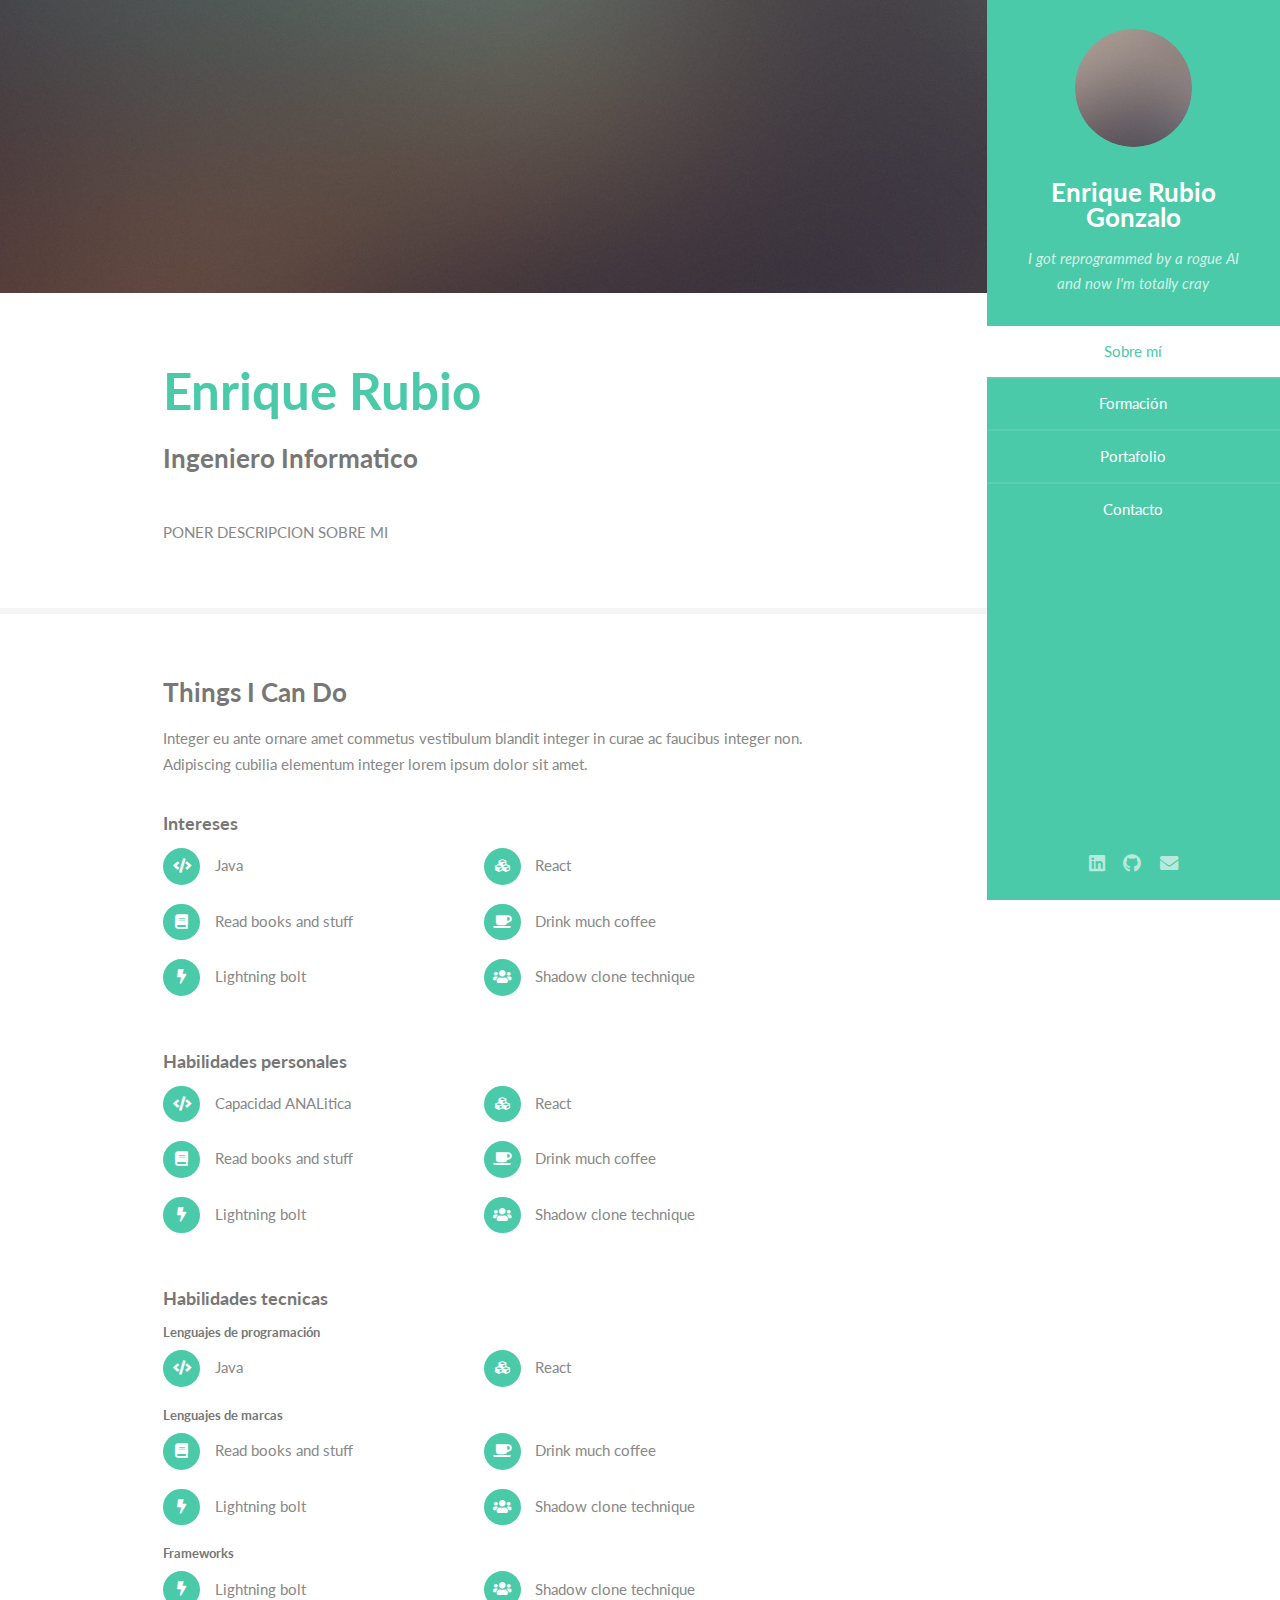
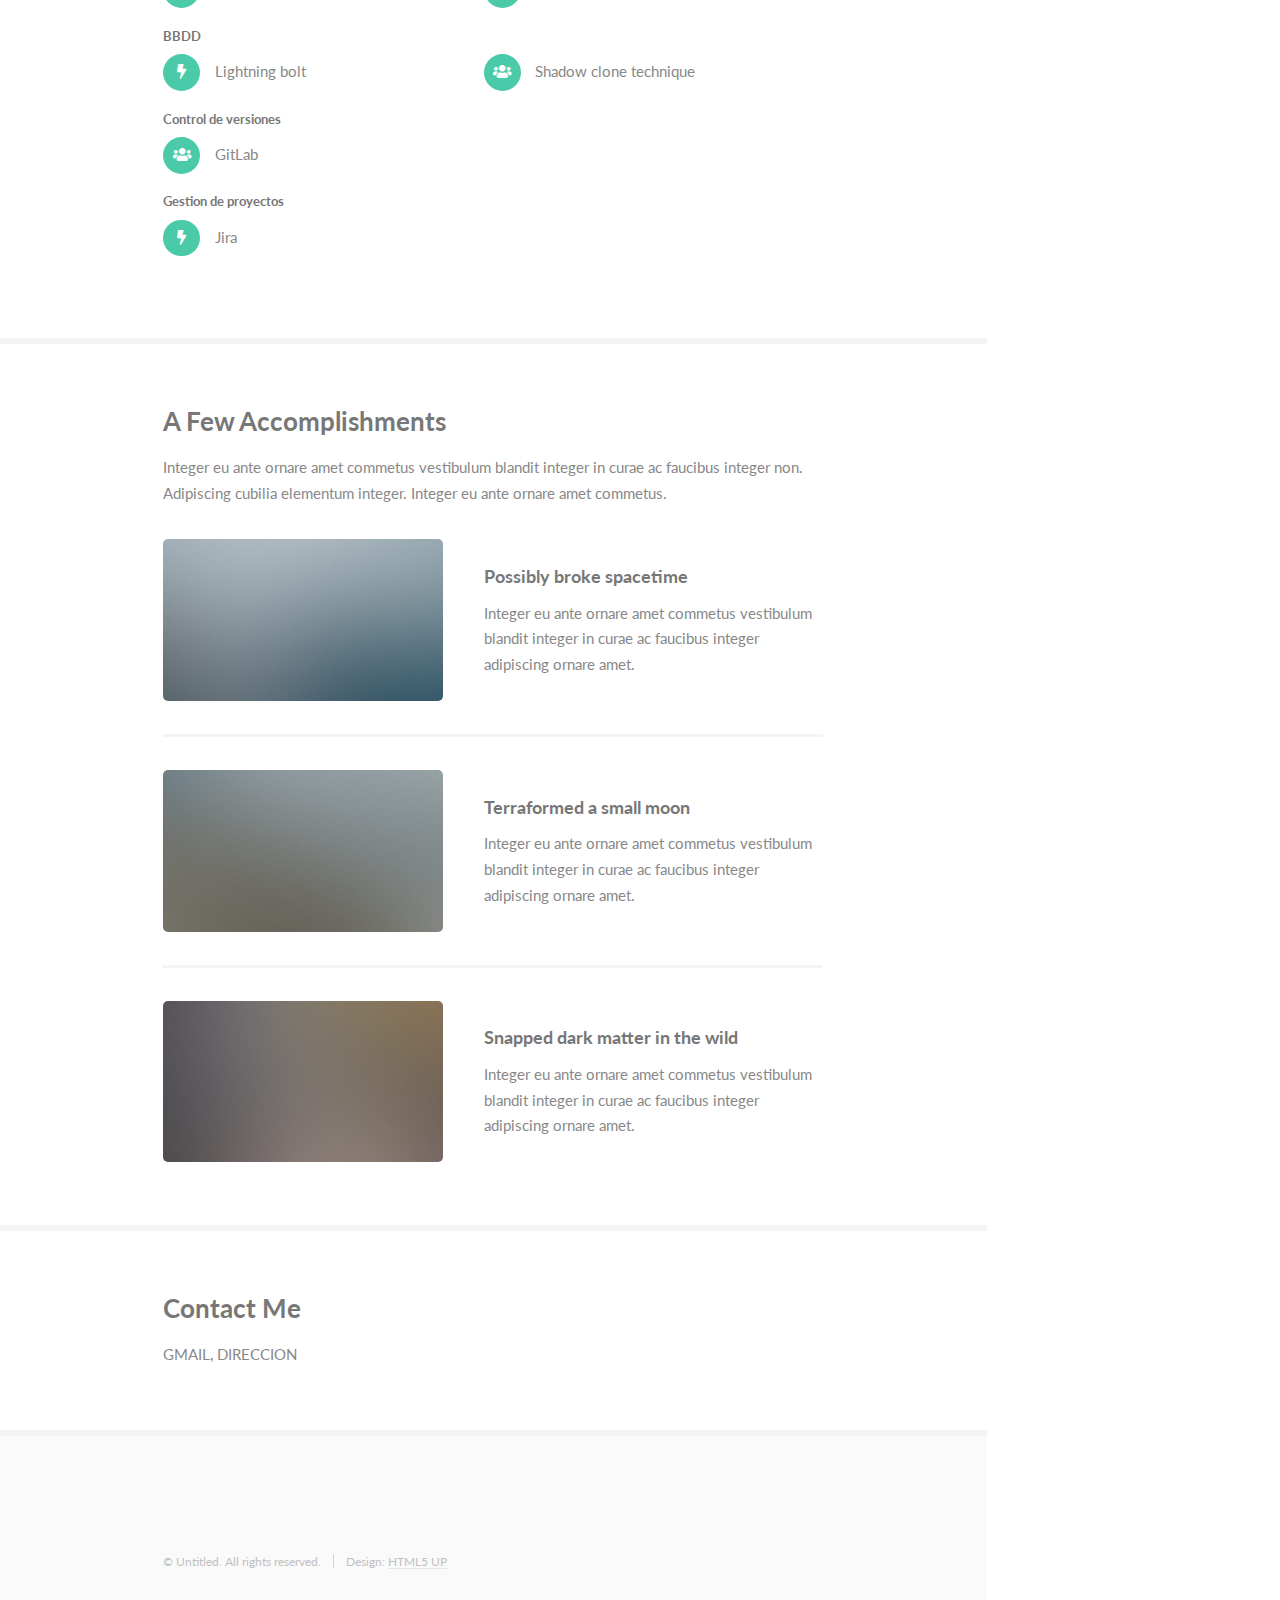
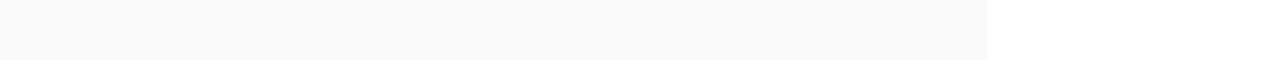
==== index.html @ 2ddd7026 "Sections deleted" ====
<!DOCTYPE HTML>
<!--
	Read Only by HTML5 UP
	html5up.net | @ajlkn
	Free for personal and commercial use under the CCA 3.0 license (html5up.net/license)
-->
<html>
	<head>
		<title>Read Only by HTML5 UP</title>
		<meta charset="utf-8" />
		<meta name="viewport" content="width=device-width, initial-scale=1, user-scalable=no" />
		<link rel="stylesheet" href="assets/css/main.css" />
	</head>
	<body class="is-preload">

		<!-- Header -->
			<section id="header">
				<header>
					<span class="image avatar"><img src="images/avatar.jpg" alt="" /></span>
					<h1 id="logo"><a href="#">Enrique Rubio Gonzalo</a></h1>
					<p>I got reprogrammed by a rogue AI<br />
					and now I'm totally cray</p>
				</header>
				<nav id="nav">
					<ul>
						<li><a href="#about" class="active">Sobre mí</a></li>
						<li><a href="#skills">Formación</a></li>
						<li><a href="#three">Portafolio</a></li>
						<li><a href="#four">Contacto</a></li>
					</ul>
				</nav>
				<footer>
					<ul class="icons">
						<li><a href="#" class="icon brands fa-linkedin"><span class="label">LinkedIn</span></a></li>
						<li><a href="#" class="icon brands fa-github"><span class="label">Github</span></a></li>
						<li><a href="#" class="icon solid fa-envelope"><span class="label">Email</span></a></li>
					</ul>
				</footer>
			</section>

		<!-- Wrapper -->
			<div id="wrapper">

				<!-- Main -->
					<div id="main">

						<!-- One -->
							<section id="about">
								<div class="image main" data-position="center">
									<img src="images/banner.jpg" alt="" />
								</div>
								<div class="container">
									<header class="major">
										<h2>Enrique Rubio</h2>
										<p>Ingeniero Informatico</p>
									</header>
									<p>
										PONER DESCRIPCION SOBRE MI
									</p>
								</div>
							</section>

						<!-- Two -->
							<section id="skills">
								<div class="container">
									<h3>Things I Can Do</h3>
									<p>Integer eu ante ornare amet commetus vestibulum blandit integer in curae ac faucibus integer non. Adipiscing cubilia elementum integer lorem ipsum dolor sit amet.</p>
									<h4>Intereses</h4>
									<ul class="feature-icons">
										<li class="icon solid fa-code">Java</li>
										<li class="icon solid fa-cubes">React</li>
										<li class="icon solid fa-book">Read books and stuff</li>
										<li class="icon solid fa-coffee">Drink much coffee</li>
										<li class="icon solid fa-bolt">Lightning bolt</li>
										<li class="icon solid fa-users">Shadow clone technique</li>
									</ul>
									<h4>Habilidades personales</h4>
									<ul class="feature-icons">
										<li class="icon solid fa-code">Capacidad ANALitica</li>
										<li class="icon solid fa-cubes">React</li>
										<li class="icon solid fa-book">Read books and stuff</li>
										<li class="icon solid fa-coffee">Drink much coffee</li>
										<li class="icon solid fa-bolt">Lightning bolt</li>
										<li class="icon solid fa-users">Shadow clone technique</li>
									</ul>
									<h4>Habilidades tecnicas</h4>
									<ul class="feature-icons">
										<h5>Lenguajes de programación</h5>
										<li class="icon solid fa-code">Java</li>
										<li class="icon solid fa-cubes">React</li>
										<h5>Lenguajes de marcas</h5>
										<li class="icon solid fa-book">Read books and stuff</li>
										<li class="icon solid fa-coffee">Drink much coffee</li>
										<li class="icon solid fa-bolt">Lightning bolt</li>
										<li class="icon solid fa-users">Shadow clone technique</li>
										<h5>Frameworks</h5>
										<li class="icon solid fa-bolt">Lightning bolt</li>
										<li class="icon solid fa-users">Shadow clone technique</li>
										<h5>BBDD</h5>
										<li class="icon solid fa-bolt">Lightning bolt</li>
										<li class="icon solid fa-users">Shadow clone technique</li>
										<h5>Control de versiones</h5>
										<li class="icon solid fa-users">GitLab</li>
										<h5>Gestion de proyectos</h5>
										<li class="icon solid fa-bolt">Jira</li>
									</ul>
								</div>
							</section>

						<!-- Three -->
							<section id="three">
								<div class="container">
									<h3>A Few Accomplishments</h3>
									<p>Integer eu ante ornare amet commetus vestibulum blandit integer in curae ac faucibus integer non. Adipiscing cubilia elementum integer. Integer eu ante ornare amet commetus.</p>
									<div class="features">
										<article>
											<a href="#" class="image"><img src="images/pic01.jpg" alt="" /></a>
											<div class="inner">
												<h4>Possibly broke spacetime</h4>
												<p>Integer eu ante ornare amet commetus vestibulum blandit integer in curae ac faucibus integer adipiscing ornare amet.</p>
											</div>
										</article>
										<article>
											<a href="#" class="image"><img src="images/pic02.jpg" alt="" /></a>
											<div class="inner">
												<h4>Terraformed a small moon</h4>
												<p>Integer eu ante ornare amet commetus vestibulum blandit integer in curae ac faucibus integer adipiscing ornare amet.</p>
											</div>
										</article>
										<article>
											<a href="#" class="image"><img src="images/pic03.jpg" alt="" /></a>
											<div class="inner">
												<h4>Snapped dark matter in the wild</h4>
												<p>Integer eu ante ornare amet commetus vestibulum blandit integer in curae ac faucibus integer adipiscing ornare amet.</p>
											</div>
										</article>
									</div>
								</div>
							</section>

						<!-- Four -->
							<section id="four">
								<div class="container">
									<h3>Contact Me</h3>
									<p>GMAIL, DIRECCION</p>
									
								</div>
							</section>
				<!-- Footer -->
					<section id="footer">
						<div class="container">
							<ul class="copyright">
								<li>&copy; Untitled. All rights reserved.</li><li>Design: <a href="http://html5up.net">HTML5 UP</a></li>
							</ul>
						</div>
					</section>

			</div>

		<!-- Scripts -->
			<script src="assets/js/jquery.min.js"></script>
			<script src="assets/js/jquery.scrollex.min.js"></script>
			<script src="assets/js/jquery.scrolly.min.js"></script>
			<script src="assets/js/browser.min.js"></script>
			<script src="assets/js/breakpoints.min.js"></script>
			<script src="assets/js/util.js"></script>
			<script src="assets/js/main.js"></script>

	</body>
</html>
---- assets/css/main.css ----
@import url("fontawesome-all.min.css");
@import url("https://fonts.googleapis.com/css?family=Lato:400,400italic,700,700italic|Source+Code+Pro:400");

/*
	Read Only by HTML5 UP
	html5up.net | @ajlkn
	Free for personal and commercial use under the CCA 3.0 license (html5up.net/license)
*/

html, body, div, span, applet, object,
iframe, h1, h2, h3, h4, h5, h6, p, blockquote,
pre, a, abbr, acronym, address, big, cite,
code, del, dfn, em, img, ins, kbd, q, s, samp,
small, strike, strong, sub, sup, tt, var, b,
u, i, center, dl, dt, dd, ol, ul, li, fieldset,
form, label, legend, table, caption, tbody,
tfoot, thead, tr, th, td, article, aside,
canvas, details, embed, figure, figcaption,
footer, header, hgroup, menu, nav, output, ruby,
section, summary, time, mark, audio, video {
	margin: 0;
	padding: 0;
	border: 0;
	font-size: 100%;
	font: inherit;
	vertical-align: baseline;}

article, aside, details, figcaption, figure,
footer, header, hgroup, menu, nav, section {
	display: block;}

body {
	line-height: 1;
}

ol, ul {
	list-style: none;
}

blockquote, q {
	quotes: none;
}

	blockquote:before, blockquote:after, q:before, q:after {
		content: '';
		content: none;
	}

table {
	border-collapse: collapse;
	border-spacing: 0;
}

body {
	-webkit-text-size-adjust: none;
}

mark {
	background-color: transparent;
	color: inherit;
}

input::-moz-focus-inner {
	border: 0;
	padding: 0;
}

input, select, textarea {
	-moz-appearance: none;
	-webkit-appearance: none;
	-ms-appearance: none;
	appearance: none;
}

/* Basic */

	html {
		box-sizing: border-box;
	}

	*, *:before, *:after {
		box-sizing: inherit;
	}

	body {
		background: #fff;
	}

		body.is-preload *, body.is-preload *:before, body.is-preload *:after {
			-moz-animation: none !important;
			-webkit-animation: none !important;
			-ms-animation: none !important;
			animation: none !important;
			-moz-transition: none !important;
			-webkit-transition: none !important;
			-ms-transition: none !important;
			transition: none !important;
		}

	body, input, select, textarea {
		color: #888;
		font-family: "Lato", sans-serif;
		font-size: 16pt;
		font-weight: 400;
		line-height: 1.75em;
	}

	a {
		-moz-transition: color 0.2s ease-in-out, border-color 0.2s ease-in-out;
		-webkit-transition: color 0.2s ease-in-out, border-color 0.2s ease-in-out;
		-ms-transition: color 0.2s ease-in-out, border-color 0.2s ease-in-out;
		transition: color 0.2s ease-in-out, border-color 0.2s ease-in-out;
		border-bottom: solid 1px #e4e4e4;
		color: inherit;
		text-decoration: none;
	}

		a:hover {
			border-bottom-color: transparent;
			color: #4acaa8 !important;
		}

	strong, b {
		color: #777;
		font-weight: 700;
	}

	em, i {
		font-style: italic;
	}

	p {
		margin: 0 0 2.25em 0;
	}

	h1, h2, h3, h4, h5, h6 {
		color: #777;
		font-weight: 700;
		line-height: 1em;
		margin: 0 0 0.5625em 0;
	}

		h1 a, h2 a, h3 a, h4 a, h5 a, h6 a {
			border: 0;
			color: inherit;
			text-decoration: none;
		}

	h2 {
		font-size: 2em;
		line-height: 1.5em;
	}

	h3 {
		font-size: 1.75em;
		line-height: 1.5em;
	}

	h4 {
		font-size: 1.25em;
		line-height: 1.5em;
	}

	h5 {
		font-size: 0.9em;
		line-height: 1.5em;
	}

	h6 {
		font-size: 0.7em;
		line-height: 1.5em;
	}

	sub {
		font-size: 0.8em;
		position: relative;
		top: 0.5em;
	}

	sup {
		font-size: 0.8em;
		position: relative;
		top: -0.5em;
	}

	hr {
		border: 0;
		border-bottom: solid 2px #f4f4f4;
		margin: 2.25em 0;
	}

		hr.major {
			margin: 3.375em 0;
		}

	blockquote {
		border-left: solid 8px #e4e4e4;
		font-style: italic;
		margin: 0 0 2.25em 0;
		padding: 0.5em 0 0.5em 2em;
	}

	code {
		background: #555;
		border-radius: 5px;
		color: #fff;
		font-family: "Source Code Pro", monospace;
		font-size: 0.9em;
		margin: 0 0.25em;
		padding: 0.25em 0.65em;
	}

	pre {
		font-family: "Source Code Pro", monospace;
		font-size: 0.9em;
		margin: 0 0 2.25em 0;
	}

		pre code {
			-webkit-overflow-scrolling: touch;
			display: block;
			line-height: 1.5em;
			overflow-x: auto;
			padding: 1em 1.5em;
		}

	.align-left {
		text-align: left;
	}

	.align-center {
		text-align: center;
	}

	.align-right {
		text-align: right;
	}

/* Row */

	.row {
		display: flex;
		flex-wrap: wrap;
		box-sizing: border-box;
		align-items: stretch;
	}

		.row > * {
			box-sizing: border-box;
		}

		.row.gtr-uniform > * > :last-child {
			margin-bottom: 0;
		}

		.row.aln-left {
			justify-content: flex-start;
		}

		.row.aln-center {
			justify-content: center;
		}

		.row.aln-right {
			justify-content: flex-end;
		}

		.row.aln-top {
			align-items: flex-start;
		}

		.row.aln-middle {
			align-items: center;
		}

		.row.aln-bottom {
			align-items: flex-end;
		}

		.row > .imp {
			order: -1;
		}

		.row > .col-1 {
			width: 8.33333%;
		}

		.row > .off-1 {
			margin-left: 8.33333%;
		}

		.row > .col-2 {
			width: 16.66667%;
		}

		.row > .off-2 {
			margin-left: 16.66667%;
		}

		.row > .col-3 {
			width: 25%;
		}

		.row > .off-3 {
			margin-left: 25%;
		}

		.row > .col-4 {
			width: 33.33333%;
		}

		.row > .off-4 {
			margin-left: 33.33333%;
		}

		.row > .col-5 {
			width: 41.66667%;
		}

		.row > .off-5 {
			margin-left: 41.66667%;
		}

		.row > .col-6 {
			width: 50%;
		}

		.row > .off-6 {
			margin-left: 50%;
		}

		.row > .col-7 {
			width: 58.33333%;
		}

		.row > .off-7 {
			margin-left: 58.33333%;
		}

		.row > .col-8 {
			width: 66.66667%;
		}

		.row > .off-8 {
			margin-left: 66.66667%;
		}

		.row > .col-9 {
			width: 75%;
		}

		.row > .off-9 {
			margin-left: 75%;
		}

		.row > .col-10 {
			width: 83.33333%;
		}

		.row > .off-10 {
			margin-left: 83.33333%;
		}

		.row > .col-11 {
			width: 91.66667%;
		}

		.row > .off-11 {
			margin-left: 91.66667%;
		}

		.row > .col-12 {
			width: 100%;
		}

		.row > .off-12 {
			margin-left: 100%;
		}

		.row.gtr-0 {
			margin-top: 0;
			margin-left: 0em;
		}

			.row.gtr-0 > * {
				padding: 0 0 0 0em;
			}

			.row.gtr-0.gtr-uniform {
				margin-top: 0em;
			}

				.row.gtr-0.gtr-uniform > * {
					padding-top: 0em;
				}

		.row.gtr-25 {
			margin-top: 0;
			margin-left: -0.5em;
		}

			.row.gtr-25 > * {
				padding: 0 0 0 0.5em;
			}

			.row.gtr-25.gtr-uniform {
				margin-top: -0.5em;
			}

				.row.gtr-25.gtr-uniform > * {
					padding-top: 0.5em;
				}

		.row.gtr-50 {
			margin-top: 0;
			margin-left: -1em;
		}

			.row.gtr-50 > * {
				padding: 0 0 0 1em;
			}

			.row.gtr-50.gtr-uniform {
				margin-top: -1em;
			}

				.row.gtr-50.gtr-uniform > * {
					padding-top: 1em;
				}

		.row {
			margin-top: 0;
			margin-left: -2em;
		}

			.row > * {
				padding: 0 0 0 2em;
			}

			.row.gtr-uniform {
				margin-top: -2em;
			}

				.row.gtr-uniform > * {
					padding-top: 2em;
				}

		.row.gtr-150 {
			margin-top: 0;
			margin-left: -3em;
		}

			.row.gtr-150 > * {
				padding: 0 0 0 3em;
			}

			.row.gtr-150.gtr-uniform {
				margin-top: -3em;
			}

				.row.gtr-150.gtr-uniform > * {
					padding-top: 3em;
				}

		.row.gtr-200 {
			margin-top: 0;
			margin-left: -4em;
		}

			.row.gtr-200 > * {
				padding: 0 0 0 4em;
			}

			.row.gtr-200.gtr-uniform {
				margin-top: -4em;
			}

				.row.gtr-200.gtr-uniform > * {
					padding-top: 4em;
				}

		@media screen and (max-width: 1680px) {

			.row {
				display: flex;
				flex-wrap: wrap;
				box-sizing: border-box;
				align-items: stretch;
			}

				.row > * {
					box-sizing: border-box;
				}

				.row.gtr-uniform > * > :last-child {
					margin-bottom: 0;
				}

				.row.aln-left {
					justify-content: flex-start;
				}

				.row.aln-center {
					justify-content: center;
				}

				.row.aln-right {
					justify-content: flex-end;
				}

				.row.aln-top {
					align-items: flex-start;
				}

				.row.aln-middle {
					align-items: center;
				}

				.row.aln-bottom {
					align-items: flex-end;
				}

				.row > .imp-xlarge {
					order: -1;
				}

				.row > .col-1-xlarge {
					width: 8.33333%;
				}

				.row > .off-1-xlarge {
					margin-left: 8.33333%;
				}

				.row > .col-2-xlarge {
					width: 16.66667%;
				}

				.row > .off-2-xlarge {
					margin-left: 16.66667%;
				}

				.row > .col-3-xlarge {
					width: 25%;
				}

				.row > .off-3-xlarge {
					margin-left: 25%;
				}

				.row > .col-4-xlarge {
					width: 33.33333%;
				}

				.row > .off-4-xlarge {
					margin-left: 33.33333%;
				}

				.row > .col-5-xlarge {
					width: 41.66667%;
				}

				.row > .off-5-xlarge {
					margin-left: 41.66667%;
				}

				.row > .col-6-xlarge {
					width: 50%;
				}

				.row > .off-6-xlarge {
					margin-left: 50%;
				}

				.row > .col-7-xlarge {
					width: 58.33333%;
				}

				.row > .off-7-xlarge {
					margin-left: 58.33333%;
				}

				.row > .col-8-xlarge {
					width: 66.66667%;
				}

				.row > .off-8-xlarge {
					margin-left: 66.66667%;
				}

				.row > .col-9-xlarge {
					width: 75%;
				}

				.row > .off-9-xlarge {
					margin-left: 75%;
				}

				.row > .col-10-xlarge {
					width: 83.33333%;
				}

				.row > .off-10-xlarge {
					margin-left: 83.33333%;
				}

				.row > .col-11-xlarge {
					width: 91.66667%;
				}

				.row > .off-11-xlarge {
					margin-left: 91.66667%;
				}

				.row > .col-12-xlarge {
					width: 100%;
				}

				.row > .off-12-xlarge {
					margin-left: 100%;
				}

				.row.gtr-0 {
					margin-top: 0;
					margin-left: 0em;
				}

					.row.gtr-0 > * {
						padding: 0 0 0 0em;
					}

					.row.gtr-0.gtr-uniform {
						margin-top: 0em;
					}

						.row.gtr-0.gtr-uniform > * {
							padding-top: 0em;
						}

				.row.gtr-25 {
					margin-top: 0;
					margin-left: -0.5em;
				}

					.row.gtr-25 > * {
						padding: 0 0 0 0.5em;
					}

					.row.gtr-25.gtr-uniform {
						margin-top: -0.5em;
					}

						.row.gtr-25.gtr-uniform > * {
							padding-top: 0.5em;
						}

				.row.gtr-50 {
					margin-top: 0;
					margin-left: -1em;
				}

					.row.gtr-50 > * {
						padding: 0 0 0 1em;
					}

					.row.gtr-50.gtr-uniform {
						margin-top: -1em;
					}

						.row.gtr-50.gtr-uniform > * {
							padding-top: 1em;
						}

				.row {
					margin-top: 0;
					margin-left: -2em;
				}

					.row > * {
						padding: 0 0 0 2em;
					}

					.row.gtr-uniform {
						margin-top: -2em;
					}

						.row.gtr-uniform > * {
							padding-top: 2em;
						}

				.row.gtr-150 {
					margin-top: 0;
					margin-left: -3em;
				}

					.row.gtr-150 > * {
						padding: 0 0 0 3em;
					}

					.row.gtr-150.gtr-uniform {
						margin-top: -3em;
					}

						.row.gtr-150.gtr-uniform > * {
							padding-top: 3em;
						}

				.row.gtr-200 {
					margin-top: 0;
					margin-left: -4em;
				}

					.row.gtr-200 > * {
						padding: 0 0 0 4em;
					}

					.row.gtr-200.gtr-uniform {
						margin-top: -4em;
					}

						.row.gtr-200.gtr-uniform > * {
							padding-top: 4em;
						}

		}

		@media screen and (max-width: 1280px) {

			.row {
				display: flex;
				flex-wrap: wrap;
				box-sizing: border-box;
				align-items: stretch;
			}

				.row > * {
					box-sizing: border-box;
				}

				.row.gtr-uniform > * > :last-child {
					margin-bottom: 0;
				}

				.row.aln-left {
					justify-content: flex-start;
				}

				.row.aln-center {
					justify-content: center;
				}

				.row.aln-right {
					justify-content: flex-end;
				}

				.row.aln-top {
					align-items: flex-start;
				}

				.row.aln-middle {
					align-items: center;
				}

				.row.aln-bottom {
					align-items: flex-end;
				}

				.row > .imp-large {
					order: -1;
				}

				.row > .col-1-large {
					width: 8.33333%;
				}

				.row > .off-1-large {
					margin-left: 8.33333%;
				}

				.row > .col-2-large {
					width: 16.66667%;
				}

				.row > .off-2-large {
					margin-left: 16.66667%;
				}

				.row > .col-3-large {
					width: 25%;
				}

				.row > .off-3-large {
					margin-left: 25%;
				}

				.row > .col-4-large {
					width: 33.33333%;
				}

				.row > .off-4-large {
					margin-left: 33.33333%;
				}

				.row > .col-5-large {
					width: 41.66667%;
				}

				.row > .off-5-large {
					margin-left: 41.66667%;
				}

				.row > .col-6-large {
					width: 50%;
				}

				.row > .off-6-large {
					margin-left: 50%;
				}

				.row > .col-7-large {
					width: 58.33333%;
				}

				.row > .off-7-large {
					margin-left: 58.33333%;
				}

				.row > .col-8-large {
					width: 66.66667%;
				}

				.row > .off-8-large {
					margin-left: 66.66667%;
				}

				.row > .col-9-large {
					width: 75%;
				}

				.row > .off-9-large {
					margin-left: 75%;
				}

				.row > .col-10-large {
					width: 83.33333%;
				}

				.row > .off-10-large {
					margin-left: 83.33333%;
				}

				.row > .col-11-large {
					width: 91.66667%;
				}

				.row > .off-11-large {
					margin-left: 91.66667%;
				}

				.row > .col-12-large {
					width: 100%;
				}

				.row > .off-12-large {
					margin-left: 100%;
				}

				.row.gtr-0 {
					margin-top: 0;
					margin-left: 0em;
				}

					.row.gtr-0 > * {
						padding: 0 0 0 0em;
					}

					.row.gtr-0.gtr-uniform {
						margin-top: 0em;
					}

						.row.gtr-0.gtr-uniform > * {
							padding-top: 0em;
						}

				.row.gtr-25 {
					margin-top: 0;
					margin-left: -0.375em;
				}

					.row.gtr-25 > * {
						padding: 0 0 0 0.375em;
					}

					.row.gtr-25.gtr-uniform {
						margin-top: -0.375em;
					}

						.row.gtr-25.gtr-uniform > * {
							padding-top: 0.375em;
						}

				.row.gtr-50 {
					margin-top: 0;
					margin-left: -0.75em;
				}

					.row.gtr-50 > * {
						padding: 0 0 0 0.75em;
					}

					.row.gtr-50.gtr-uniform {
						margin-top: -0.75em;
					}

						.row.gtr-50.gtr-uniform > * {
							padding-top: 0.75em;
						}

				.row {
					margin-top: 0;
					margin-left: -1.5em;
				}

					.row > * {
						padding: 0 0 0 1.5em;
					}

					.row.gtr-uniform {
						margin-top: -1.5em;
					}

						.row.gtr-uniform > * {
							padding-top: 1.5em;
						}

				.row.gtr-150 {
					margin-top: 0;
					margin-left: -2.25em;
				}

					.row.gtr-150 > * {
						padding: 0 0 0 2.25em;
					}

					.row.gtr-150.gtr-uniform {
						margin-top: -2.25em;
					}

						.row.gtr-150.gtr-uniform > * {
							padding-top: 2.25em;
						}

				.row.gtr-200 {
					margin-top: 0;
					margin-left: -3em;
				}

					.row.gtr-200 > * {
						padding: 0 0 0 3em;
					}

					.row.gtr-200.gtr-uniform {
						margin-top: -3em;
					}

						.row.gtr-200.gtr-uniform > * {
							padding-top: 3em;
						}

		}

		@media screen and (max-width: 1024px) {

			.row {
				display: flex;
				flex-wrap: wrap;
				box-sizing: border-box;
				align-items: stretch;
			}

				.row > * {
					box-sizing: border-box;
				}

				.row.gtr-uniform > * > :last-child {
					margin-bottom: 0;
				}

				.row.aln-left {
					justify-content: flex-start;
				}

				.row.aln-center {
					justify-content: center;
				}

				.row.aln-right {
					justify-content: flex-end;
				}

				.row.aln-top {
					align-items: flex-start;
				}

				.row.aln-middle {
					align-items: center;
				}

				.row.aln-bottom {
					align-items: flex-end;
				}

				.row > .imp-medium {
					order: -1;
				}

				.row > .col-1-medium {
					width: 8.33333%;
				}

				.row > .off-1-medium {
					margin-left: 8.33333%;
				}

				.row > .col-2-medium {
					width: 16.66667%;
				}

				.row > .off-2-medium {
					margin-left: 16.66667%;
				}

				.row > .col-3-medium {
					width: 25%;
				}

				.row > .off-3-medium {
					margin-left: 25%;
				}

				.row > .col-4-medium {
					width: 33.33333%;
				}

				.row > .off-4-medium {
					margin-left: 33.33333%;
				}

				.row > .col-5-medium {
					width: 41.66667%;
				}

				.row > .off-5-medium {
					margin-left: 41.66667%;
				}

				.row > .col-6-medium {
					width: 50%;
				}

				.row > .off-6-medium {
					margin-left: 50%;
				}

				.row > .col-7-medium {
					width: 58.33333%;
				}

				.row > .off-7-medium {
					margin-left: 58.33333%;
				}

				.row > .col-8-medium {
					width: 66.66667%;
				}

				.row > .off-8-medium {
					margin-left: 66.66667%;
				}

				.row > .col-9-medium {
					width: 75%;
				}

				.row > .off-9-medium {
					margin-left: 75%;
				}

				.row > .col-10-medium {
					width: 83.33333%;
				}

				.row > .off-10-medium {
					margin-left: 83.33333%;
				}

				.row > .col-11-medium {
					width: 91.66667%;
				}

				.row > .off-11-medium {
					margin-left: 91.66667%;
				}

				.row > .col-12-medium {
					width: 100%;
				}

				.row > .off-12-medium {
					margin-left: 100%;
				}

				.row.gtr-0 {
					margin-top: 0;
					margin-left: 0em;
				}

					.row.gtr-0 > * {
						padding: 0 0 0 0em;
					}

					.row.gtr-0.gtr-uniform {
						margin-top: 0em;
					}

						.row.gtr-0.gtr-uniform > * {
							padding-top: 0em;
						}

				.row.gtr-25 {
					margin-top: 0;
					margin-left: -0.375em;
				}

					.row.gtr-25 > * {
						padding: 0 0 0 0.375em;
					}

					.row.gtr-25.gtr-uniform {
						margin-top: -0.375em;
					}

						.row.gtr-25.gtr-uniform > * {
							padding-top: 0.375em;
						}

				.row.gtr-50 {
					margin-top: 0;
					margin-left: -0.75em;
				}

					.row.gtr-50 > * {
						padding: 0 0 0 0.75em;
					}

					.row.gtr-50.gtr-uniform {
						margin-top: -0.75em;
					}

						.row.gtr-50.gtr-uniform > * {
							padding-top: 0.75em;
						}

				.row {
					margin-top: 0;
					margin-left: -1.5em;
				}

					.row > * {
						padding: 0 0 0 1.5em;
					}

					.row.gtr-uniform {
						margin-top: -1.5em;
					}

						.row.gtr-uniform > * {
							padding-top: 1.5em;
						}

				.row.gtr-150 {
					margin-top: 0;
					margin-left: -2.25em;
				}

					.row.gtr-150 > * {
						padding: 0 0 0 2.25em;
					}

					.row.gtr-150.gtr-uniform {
						margin-top: -2.25em;
					}

						.row.gtr-150.gtr-uniform > * {
							padding-top: 2.25em;
						}

				.row.gtr-200 {
					margin-top: 0;
					margin-left: -3em;
				}

					.row.gtr-200 > * {
						padding: 0 0 0 3em;
					}

					.row.gtr-200.gtr-uniform {
						margin-top: -3em;
					}

						.row.gtr-200.gtr-uniform > * {
							padding-top: 3em;
						}

		}

		@media screen and (max-width: 736px) {

			.row {
				display: flex;
				flex-wrap: wrap;
				box-sizing: border-box;
				align-items: stretch;
			}

				.row > * {
					box-sizing: border-box;
				}

				.row.gtr-uniform > * > :last-child {
					margin-bottom: 0;
				}

				.row.aln-left {
					justify-content: flex-start;
				}

				.row.aln-center {
					justify-content: center;
				}

				.row.aln-right {
					justify-content: flex-end;
				}

				.row.aln-top {
					align-items: flex-start;
				}

				.row.aln-middle {
					align-items: center;
				}

				.row.aln-bottom {
					align-items: flex-end;
				}

				.row > .imp-small {
					order: -1;
				}

				.row > .col-1-small {
					width: 8.33333%;
				}

				.row > .off-1-small {
					margin-left: 8.33333%;
				}

				.row > .col-2-small {
					width: 16.66667%;
				}

				.row > .off-2-small {
					margin-left: 16.66667%;
				}

				.row > .col-3-small {
					width: 25%;
				}

				.row > .off-3-small {
					margin-left: 25%;
				}

				.row > .col-4-small {
					width: 33.33333%;
				}

				.row > .off-4-small {
					margin-left: 33.33333%;
				}

				.row > .col-5-small {
					width: 41.66667%;
				}

				.row > .off-5-small {
					margin-left: 41.66667%;
				}

				.row > .col-6-small {
					width: 50%;
				}

				.row > .off-6-small {
					margin-left: 50%;
				}

				.row > .col-7-small {
					width: 58.33333%;
				}

				.row > .off-7-small {
					margin-left: 58.33333%;
				}

				.row > .col-8-small {
					width: 66.66667%;
				}

				.row > .off-8-small {
					margin-left: 66.66667%;
				}

				.row > .col-9-small {
					width: 75%;
				}

				.row > .off-9-small {
					margin-left: 75%;
				}

				.row > .col-10-small {
					width: 83.33333%;
				}

				.row > .off-10-small {
					margin-left: 83.33333%;
				}

				.row > .col-11-small {
					width: 91.66667%;
				}

				.row > .off-11-small {
					margin-left: 91.66667%;
				}

				.row > .col-12-small {
					width: 100%;
				}

				.row > .off-12-small {
					margin-left: 100%;
				}

				.row.gtr-0 {
					margin-top: 0;
					margin-left: 0em;
				}

					.row.gtr-0 > * {
						padding: 0 0 0 0em;
					}

					.row.gtr-0.gtr-uniform {
						margin-top: 0em;
					}

						.row.gtr-0.gtr-uniform > * {
							padding-top: 0em;
						}

				.row.gtr-25 {
					margin-top: 0;
					margin-left: -0.3125em;
				}

					.row.gtr-25 > * {
						padding: 0 0 0 0.3125em;
					}

					.row.gtr-25.gtr-uniform {
						margin-top: -0.3125em;
					}

						.row.gtr-25.gtr-uniform > * {
							padding-top: 0.3125em;
						}

				.row.gtr-50 {
					margin-top: 0;
					margin-left: -0.625em;
				}

					.row.gtr-50 > * {
						padding: 0 0 0 0.625em;
					}

					.row.gtr-50.gtr-uniform {
						margin-top: -0.625em;
					}

						.row.gtr-50.gtr-uniform > * {
							padding-top: 0.625em;
						}

				.row {
					margin-top: 0;
					margin-left: -1.25em;
				}

					.row > * {
						padding: 0 0 0 1.25em;
					}

					.row.gtr-uniform {
						margin-top: -1.25em;
					}

						.row.gtr-uniform > * {
							padding-top: 1.25em;
						}

				.row.gtr-150 {
					margin-top: 0;
					margin-left: -1.875em;
				}

					.row.gtr-150 > * {
						padding: 0 0 0 1.875em;
					}

					.row.gtr-150.gtr-uniform {
						margin-top: -1.875em;
					}

						.row.gtr-150.gtr-uniform > * {
							padding-top: 1.875em;
						}

				.row.gtr-200 {
					margin-top: 0;
					margin-left: -2.5em;
				}

					.row.gtr-200 > * {
						padding: 0 0 0 2.5em;
					}

					.row.gtr-200.gtr-uniform {
						margin-top: -2.5em;
					}

						.row.gtr-200.gtr-uniform > * {
							padding-top: 2.5em;
						}

		}

		@media screen and (max-width: 480px) {

			.row {
				display: flex;
				flex-wrap: wrap;
				box-sizing: border-box;
				align-items: stretch;
			}

				.row > * {
					box-sizing: border-box;
				}

				.row.gtr-uniform > * > :last-child {
					margin-bottom: 0;
				}

				.row.aln-left {
					justify-content: flex-start;
				}

				.row.aln-center {
					justify-content: center;
				}

				.row.aln-right {
					justify-content: flex-end;
				}

				.row.aln-top {
					align-items: flex-start;
				}

				.row.aln-middle {
					align-items: center;
				}

				.row.aln-bottom {
					align-items: flex-end;
				}

				.row > .imp-xsmall {
					order: -1;
				}

				.row > .col-1-xsmall {
					width: 8.33333%;
				}

				.row > .off-1-xsmall {
					margin-left: 8.33333%;
				}

				.row > .col-2-xsmall {
					width: 16.66667%;
				}

				.row > .off-2-xsmall {
					margin-left: 16.66667%;
				}

				.row > .col-3-xsmall {
					width: 25%;
				}

				.row > .off-3-xsmall {
					margin-left: 25%;
				}

				.row > .col-4-xsmall {
					width: 33.33333%;
				}

				.row > .off-4-xsmall {
					margin-left: 33.33333%;
				}

				.row > .col-5-xsmall {
					width: 41.66667%;
				}

				.row > .off-5-xsmall {
					margin-left: 41.66667%;
				}

				.row > .col-6-xsmall {
					width: 50%;
				}

				.row > .off-6-xsmall {
					margin-left: 50%;
				}

				.row > .col-7-xsmall {
					width: 58.33333%;
				}

				.row > .off-7-xsmall {
					margin-left: 58.33333%;
				}

				.row > .col-8-xsmall {
					width: 66.66667%;
				}

				.row > .off-8-xsmall {
					margin-left: 66.66667%;
				}

				.row > .col-9-xsmall {
					width: 75%;
				}

				.row > .off-9-xsmall {
					margin-left: 75%;
				}

				.row > .col-10-xsmall {
					width: 83.33333%;
				}

				.row > .off-10-xsmall {
					margin-left: 83.33333%;
				}

				.row > .col-11-xsmall {
					width: 91.66667%;
				}

				.row > .off-11-xsmall {
					margin-left: 91.66667%;
				}

				.row > .col-12-xsmall {
					width: 100%;
				}

				.row > .off-12-xsmall {
					margin-left: 100%;
				}

				.row.gtr-0 {
					margin-top: 0;
					margin-left: 0em;
				}

					.row.gtr-0 > * {
						padding: 0 0 0 0em;
					}

					.row.gtr-0.gtr-uniform {
						margin-top: 0em;
					}

						.row.gtr-0.gtr-uniform > * {
							padding-top: 0em;
						}

				.row.gtr-25 {
					margin-top: 0;
					margin-left: -0.3125em;
				}

					.row.gtr-25 > * {
						padding: 0 0 0 0.3125em;
					}

					.row.gtr-25.gtr-uniform {
						margin-top: -0.3125em;
					}

						.row.gtr-25.gtr-uniform > * {
							padding-top: 0.3125em;
						}

				.row.gtr-50 {
					margin-top: 0;
					margin-left: -0.625em;
				}

					.row.gtr-50 > * {
						padding: 0 0 0 0.625em;
					}

					.row.gtr-50.gtr-uniform {
						margin-top: -0.625em;
					}

						.row.gtr-50.gtr-uniform > * {
							padding-top: 0.625em;
						}

				.row {
					margin-top: 0;
					margin-left: -1.25em;
				}

					.row > * {
						padding: 0 0 0 1.25em;
					}

					.row.gtr-uniform {
						margin-top: -1.25em;
					}

						.row.gtr-uniform > * {
							padding-top: 1.25em;
						}

				.row.gtr-150 {
					margin-top: 0;
					margin-left: -1.875em;
				}

					.row.gtr-150 > * {
						padding: 0 0 0 1.875em;
					}

					.row.gtr-150.gtr-uniform {
						margin-top: -1.875em;
					}

						.row.gtr-150.gtr-uniform > * {
							padding-top: 1.875em;
						}

				.row.gtr-200 {
					margin-top: 0;
					margin-left: -2.5em;
				}

					.row.gtr-200 > * {
						padding: 0 0 0 2.5em;
					}

					.row.gtr-200.gtr-uniform {
						margin-top: -2.5em;
					}

						.row.gtr-200.gtr-uniform > * {
							padding-top: 2.5em;
						}

		}

/* Container */

	.container {
		margin: 0 auto;
		max-width: calc(100% - 4.5em);
		width: 45em;
	}

		.container.xsmall {
			width: 11.25em;
		}

		.container.small {
			width: 22.5em;
		}

		.container.medium {
			width: 33.75em;
		}

		.container.large {
			width: 56.25em;
		}

		.container.xlarge {
			width: 67.5em;
		}

		.container.max {
			width: 100%;
		}

		@media screen and (max-width: 1024px) {

			.container {
				width: 100% !important;
			}

		}

		@media screen and (max-width: 480px) {

			.container {
				max-width: calc(100% - 3.375em);
			}

		}

/* Section/Article */

	section.special, article.special {
		text-align: center;
	}

	header p {
		color: #aaa;
		position: relative;
		margin: 0 0 1.6875em 0;
	}

	header h2 + p {
		font-size: 1.25em;
		margin-top: -0.5em;
		line-height: 1.5em;
	}

	header h3 + p {
		font-size: 1.1em;
		margin-top: -0.35em;
		line-height: 1.5em;
	}

	header h4 + p,
	header h5 + p,
	header h6 + p {
		font-size: 0.9em;
		margin-top: -0.25em;
		line-height: 1.5em;
	}

	header.major h2 {
		color: #4acaa8;
		font-size: 3.5em;
	}

		header.major h2 + p {
			color: #777;
			font-size: 1.75em;
			font-weight: 700;
			margin-top: -0.75em;
		}

/* Form */

	form {
		margin: 0 0 2.25em 0;
	}

	label {
		color: #777;
		display: block;
		font-size: 0.9em;
		font-weight: 700;
		margin: 0 0 1.125em 0;
	}

	input::-moz-focus-inner {
		border: 0;
		padding: 0;
	}

	input[type="text"],
	input[type="password"],
	input[type="email"],
	select,
	textarea {
		-moz-appearance: none;
		-webkit-appearance: none;
		-ms-appearance: none;
		appearance: none;
		border-radius: 5px;
		border: none;
		border: solid 2px #e4e4e4;
		color: inherit;
		display: block;
		outline: 0;
		padding: 0 1em;
		text-decoration: none;
		width: 100%;
	}

		input[type="text"]:invalid,
		input[type="password"]:invalid,
		input[type="email"]:invalid,
		select:invalid,
		textarea:invalid {
			box-shadow: none;
		}

		input[type="text"]:focus,
		input[type="password"]:focus,
		input[type="email"]:focus,
		select:focus,
		textarea:focus {
			border-color: #4acaa8;
		}

	select {
		background-image: url("data:image/svg+xml;charset=utf8,%3Csvg xmlns='http://www.w3.org/2000/svg' width='40' height='40' preserveAspectRatio='none' viewBox='0 0 40 40'%3E%3Cpath d='M9.4,12.3l10.4,10.4l10.4-10.4c0.2-0.2,0.5-0.4,0.9-0.4c0.3,0,0.6,0.1,0.9,0.4l3.3,3.3c0.2,0.2,0.4,0.5,0.4,0.9 c0,0.4-0.1,0.6-0.4,0.9L20.7,31.9c-0.2,0.2-0.5,0.4-0.9,0.4c-0.3,0-0.6-0.1-0.9-0.4L4.3,17.3c-0.2-0.2-0.4-0.5-0.4-0.9 c0-0.4,0.1-0.6,0.4-0.9l3.3-3.3c0.2-0.2,0.5-0.4,0.9-0.4S9.1,12.1,9.4,12.3z' fill='%23e4e4e4' /%3E%3C/svg%3E");
		background-size: 1.25em;
		background-repeat: no-repeat;
		background-position: calc(100% - 1em) center;
		height: 2.75em;
		padding-right: 2.75em;
		text-overflow: ellipsis;
	}

		select option {
			color: #777;
			background: #fff;
		}

		select:focus::-ms-value {
			background-color: transparent;
		}

		select::-ms-expand {
			display: none;
		}

	input[type="text"],
	input[type="password"],
	input[type="email"],
	select {
		height: 2.75em;
	}

	textarea {
		padding: 0.75em 1em;
	}

	input[type="checkbox"],
	input[type="radio"] {
		-moz-appearance: none;
		-webkit-appearance: none;
		-ms-appearance: none;
		appearance: none;
		display: block;
		float: left;
		margin-right: -2em;
		opacity: 0;
		width: 1em;
		z-index: -1;
	}

		input[type="checkbox"] + label,
		input[type="radio"] + label {
			text-decoration: none;
			color: #888;
			cursor: pointer;
			display: inline-block;
			font-size: 1em;
			font-weight: 400;
			padding-left: 2.4em;
			padding-right: 0.75em;
			position: relative;
		}

			input[type="checkbox"] + label:before,
			input[type="radio"] + label:before {
				-moz-osx-font-smoothing: grayscale;
				-webkit-font-smoothing: antialiased;
				display: inline-block;
				font-style: normal;
				font-variant: normal;
				text-rendering: auto;
				line-height: 1;
				text-transform: none !important;
				font-family: 'Font Awesome 5 Free';
				font-weight: 900;
			}

			input[type="checkbox"] + label:before,
			input[type="radio"] + label:before {
				background: #fafafa;
				border-radius: 5px;
				border: solid 2px #e4e4e4;
				content: '';
				display: inline-block;
				font-size: 0.8em;
				height: 2.0625em;
				left: 0;
				line-height: 2.0625em;
				position: absolute;
				text-align: center;
				top: 0;
				width: 2.0625em;
			}

		input[type="checkbox"]:checked + label:before,
		input[type="radio"]:checked + label:before {
			background: #989898;
			border-color: #989898;
			color: #ffffff;
			content: '\f00c';
		}

		input[type="checkbox"]:focus + label:before,
		input[type="radio"]:focus + label:before {
			border-color: #4acaa8;
		}

	input[type="checkbox"] + label:before {
		border-radius: 5px;
	}

	input[type="radio"] + label:before {
		border-radius: 100%;
	}

	::-webkit-input-placeholder {
		color: #aaa !important;
		font-style: italic;
		opacity: 1.0;
	}

	:-moz-placeholder {
		color: #aaa !important;
		font-style: italic;
		opacity: 1.0;
	}

	::-moz-placeholder {
		color: #aaa !important;
		font-style: italic;
		opacity: 1.0;
	}

	:-ms-input-placeholder {
		color: #aaa !important;
		font-style: italic;
		opacity: 1.0;
	}

/* Box */

	.box {
		border-radius: 5px;
		border: solid 2px #e4e4e4;
		margin-bottom: 2.25em;
		padding: 1.5em;
	}

		.box > :last-child,
		.box > :last-child > :last-child,
		.box > :last-child > :last-child > :last-child {
			margin-bottom: 0;
		}

		.box.alt {
			border: 0;
			border-radius: 0;
			padding: 0;
		}

/* Icon */

	.icon {
		text-decoration: none;
		border-bottom: none;
		position: relative;
	}

		.icon:before {
			-moz-osx-font-smoothing: grayscale;
			-webkit-font-smoothing: antialiased;
			display: inline-block;
			font-style: normal;
			font-variant: normal;
			text-rendering: auto;
			line-height: 1;
			text-transform: none !important;
			font-family: 'Font Awesome 5 Free';
			font-weight: 400;
		}

		.icon > .label {
			display: none;
		}

		.icon:before {
			line-height: inherit;
		}

		.icon.solid:before {
			font-weight: 900;
		}

		.icon.brands:before {
			font-family: 'Font Awesome 5 Brands';
		}

/* Image */

	.image {
		border-radius: 5px;
		border: 0;
		display: inline-block;
		position: relative;
	}

		.image[data-position] img {
			-moz-object-fit: cover;
			-webkit-object-fit: cover;
			-ms-object-fit: cover;
			object-fit: cover;
			display: block;
			position: absolute;
			top: 0;
			left: 0;
			width: 100%;
			height: 100%;
		}

		.image[data-position="top left"] img {
			-moz-object-position: top left;
			-webkit-object-position: top left;
			-ms-object-position: top left;
			object-position: top left;
		}

		.image[data-position="top"] img {
			-moz-object-position: top;
			-webkit-object-position: top;
			-ms-object-position: top;
			object-position: top;
		}

		.image[data-position="top right"] img {
			-moz-object-position: top right;
			-webkit-object-position: top right;
			-ms-object-position: top right;
			object-position: top right;
		}

		.image[data-position="right"] img {
			-moz-object-position: right;
			-webkit-object-position: right;
			-ms-object-position: right;
			object-position: right;
		}

		.image[data-position="bottom right"] img {
			-moz-object-position: bottom right;
			-webkit-object-position: bottom right;
			-ms-object-position: bottom right;
			object-position: bottom right;
		}

		.image[data-position="bottom"] img {
			-moz-object-position: bottom;
			-webkit-object-position: bottom;
			-ms-object-position: bottom;
			object-position: bottom;
		}

		.image[data-position="bottom left"] img {
			-moz-object-position: bottom left;
			-webkit-object-position: bottom left;
			-ms-object-position: bottom left;
			object-position: bottom left;
		}

		.image[data-position="left"] img {
			-moz-object-position: left;
			-webkit-object-position: left;
			-ms-object-position: left;
			object-position: left;
		}

		.image[data-position="center"] img {
			-moz-object-position: center;
			-webkit-object-position: center;
			-ms-object-position: center;
			object-position: center;
		}

		.image[data-position="25% 25%"] img {
			-moz-object-position: 25% 25%;
			-webkit-object-position: 25% 25%;
			-ms-object-position: 25% 25%;
			object-position: 25% 25%;
		}

		.image[data-position="75% 25%"] img {
			-moz-object-position: 75% 25%;
			-webkit-object-position: 75% 25%;
			-ms-object-position: 75% 25%;
			object-position: 75% 25%;
		}

		.image[data-position="75% 75%"] img {
			-moz-object-position: 75% 75%;
			-webkit-object-position: 75% 75%;
			-ms-object-position: 75% 75%;
			object-position: 75% 75%;
		}

		.image[data-position="25% 75%"] img {
			-moz-object-position: 25% 75%;
			-webkit-object-position: 25% 75%;
			-ms-object-position: 25% 75%;
			object-position: 25% 75%;
		}

		.image img {
			border-radius: 5px;
			display: block;
		}

		.image.left {
			float: left;
			margin: 0 2.5em 2em 0;
			top: 0.25em;
		}

		.image.right {
			float: right;
			margin: 0 0 2em 2.5em;
			top: 0.25em;
		}

		.image.fit {
			display: block;
			margin: 0 0 2.25em 0;
			width: 100%;
		}

			.image.fit img {
				display: block;
				width: 100%;
			}

		.image.avatar {
			border-radius: 100%;
			overflow: hidden;
		}

			.image.avatar img {
				border-radius: 100%;
				display: block;
				width: 100%;
			}

		.image.main {
			display: block;
			height: 20em;
			border-radius: 0;
		}

			.image.main img {
				border-radius: 0;
			}

/* List */

	ol {
		list-style: decimal;
		margin: 0 0 2.25em 0;
		padding-left: 1.25em;
	}

		ol li {
			padding-left: 0.25em;
		}

	ul {
		list-style: disc;
		margin: 0 0 2.25em 0;
		padding-left: 1em;
	}

		ul li {
			padding-left: 0.5em;
		}

		ul.alt {
			list-style: none;
			padding-left: 0;
		}

			ul.alt li {
				border-top: solid 2px #f4f4f4;
				padding: 0.5em 0;
			}

				ul.alt li:first-child {
					border-top: 0;
					padding-top: 0;
				}

	dl {
		margin: 0 0 2.25em 0;
	}

/* Actions */

	ul.actions {
		display: -moz-flex;
		display: -webkit-flex;
		display: -ms-flex;
		display: flex;
		cursor: default;
		list-style: none;
		margin-left: -1.125em;
		padding-left: 0;
	}

		ul.actions li {
			padding: 0 0 0 1.125em;
			vertical-align: middle;
		}

		ul.actions.special {
			-moz-justify-content: center;
			-webkit-justify-content: center;
			-ms-justify-content: center;
			justify-content: center;
			width: 100%;
			margin-left: 0;
		}

			ul.actions.special li:first-child {
				padding-left: 0;
			}

		ul.actions.stacked {
			-moz-flex-direction: column;
			-webkit-flex-direction: column;
			-ms-flex-direction: column;
			flex-direction: column;
			margin-left: 0;
		}

			ul.actions.stacked li {
				padding: 1.125em 0 0 0;
			}

				ul.actions.stacked li:first-child {
					padding-top: 0;
				}

		ul.actions.fit {
			width: calc(100% + 1.125em);
		}

			ul.actions.fit li {
				-moz-flex-grow: 1;
				-webkit-flex-grow: 1;
				-ms-flex-grow: 1;
				flex-grow: 1;
				-moz-flex-shrink: 1;
				-webkit-flex-shrink: 1;
				-ms-flex-shrink: 1;
				flex-shrink: 1;
				width: 100%;
			}

				ul.actions.fit li > * {
					width: 100%;
				}

			ul.actions.fit.stacked {
				width: 100%;
			}

		@media screen and (max-width: 480px) {

			ul.actions:not(.fixed) {
				-moz-flex-direction: column;
				-webkit-flex-direction: column;
				-ms-flex-direction: column;
				flex-direction: column;
				margin-left: 0;
				width: 100% !important;
			}

				ul.actions:not(.fixed) li {
					-moz-flex-grow: 1;
					-webkit-flex-grow: 1;
					-ms-flex-grow: 1;
					flex-grow: 1;
					-moz-flex-shrink: 1;
					-webkit-flex-shrink: 1;
					-ms-flex-shrink: 1;
					flex-shrink: 1;
					padding: 1.125em 0 0 0;
					text-align: center;
					width: 100%;
				}

					ul.actions:not(.fixed) li > * {
						width: 100%;
					}

					ul.actions:not(.fixed) li:first-child {
						padding-top: 0;
					}

					ul.actions:not(.fixed) li input[type="submit"],
					ul.actions:not(.fixed) li input[type="reset"],
					ul.actions:not(.fixed) li input[type="button"],
					ul.actions:not(.fixed) li button,
					ul.actions:not(.fixed) li .button {
						width: 100%;
					}

						ul.actions:not(.fixed) li input[type="submit"].icon:before,
						ul.actions:not(.fixed) li input[type="reset"].icon:before,
						ul.actions:not(.fixed) li input[type="button"].icon:before,
						ul.actions:not(.fixed) li button.icon:before,
						ul.actions:not(.fixed) li .button.icon:before {
							margin-left: -0.5rem;
						}

		}

/* Feature Icons */

	ul.feature-icons {
		list-style: none;
		padding-left: 0;
	}

		ul.feature-icons li {
			text-decoration: none;
			display: inline-block;
			margin: 0 0 1.6875em 0;
			padding: 0.35em 0 0 3.5em;
			position: relative;
			vertical-align: top;
			width: 48%;
		}

			ul.feature-icons li:before {
				-moz-osx-font-smoothing: grayscale;
				-webkit-font-smoothing: antialiased;
				display: inline-block;
				font-style: normal;
				font-variant: normal;
				text-rendering: auto;
				line-height: 1;
				text-transform: none !important;
				font-family: 'Font Awesome 5 Free';
				font-weight: 400;
			}

			ul.feature-icons li:before {
				background: #4acaa8;
				border-radius: 100%;
				color: #ffffff;
				display: block;
				height: 2.5em;
				left: 0;
				line-height: 2.5em;
				position: absolute;
				text-align: center;
				top: 0;
				width: 2.5em;
			}

/* Icons */

	ul.icons {
		cursor: default;
		list-style: none;
		padding-left: 0;
	}

		ul.icons li {
			display: inline-block;
			padding: 0 1em 0 0;
		}

			ul.icons li:last-child {
				padding-right: 0 !important;
			}

			ul.icons li .icon:before {
				font-size: 1.25em;
			}

/* Table */

	.table-wrapper {
		-webkit-overflow-scrolling: touch;
		overflow-x: auto;
	}

	table {
		margin: 0 0 2.25em 0;
		width: 100%;
	}

		table tbody tr {
			border: solid 2px #f4f4f4;
			border-left: 0;
			border-right: 0;
		}

			table tbody tr:nth-child(2n + 1) {
				background-color: #fafafa;
			}

		table td {
			padding: 0.75em 0.75em;
		}

		table th {
			color: #777;
			font-size: 0.9em;
			font-weight: 700;
			padding: 0 0.75em 0.75em 0.75em;
			text-align: left;
		}

		table thead {
			border-bottom: solid 4px #e4e4e4;
		}

		table tfoot {
			border-top: solid 4px #e4e4e4;
		}

		table.alt {
			border-collapse: separate;
		}

			table.alt tbody tr td {
				border: solid 2px #e4e4e4;
				border-left-width: 0;
				border-top-width: 0;
			}

				table.alt tbody tr td:first-child {
					border-left-width: 2px;
				}

			table.alt tbody tr:first-child td {
				border-top-width: 2px;
			}

			table.alt thead {
				border-bottom: 0;
			}

			table.alt tfoot {
				border-top: 0;
			}

/* Button */

	input[type="submit"],
	input[type="reset"],
	input[type="button"],
	.button {
		-moz-appearance: none;
		-webkit-appearance: none;
		-ms-appearance: none;
		appearance: none;
		-moz-transition: background-color 0.2s ease-in-out, color 0.2s ease-in-out;
		-webkit-transition: background-color 0.2s ease-in-out, color 0.2s ease-in-out;
		-ms-transition: background-color 0.2s ease-in-out, color 0.2s ease-in-out;
		transition: background-color 0.2s ease-in-out, color 0.2s ease-in-out;
		background-color: #989898;
		border-radius: 5px;
		border: 0;
		color: #ffffff !important;
		cursor: pointer;
		display: inline-block;
		font-weight: 700;
		height: 2.75em;
		line-height: 2.75em;
		padding: 0 1.5em;
		text-align: center;
		text-decoration: none;
		white-space: nowrap;
	}

		input[type="submit"]:hover,
		input[type="reset"]:hover,
		input[type="button"]:hover,
		.button:hover {
			background-color: #a5a5a5;
			color: #ffffff !important;
		}

		input[type="submit"]:active,
		input[type="reset"]:active,
		input[type="button"]:active,
		.button:active {
			background-color: #8b8b8b;
		}

		input[type="submit"].icon,
		input[type="reset"].icon,
		input[type="button"].icon,
		.button.icon {
			padding-left: 1.35em;
		}

			input[type="submit"].icon:before,
			input[type="reset"].icon:before,
			input[type="button"].icon:before,
			.button.icon:before {
				margin-right: 0.5em;
			}

		input[type="submit"].fit,
		input[type="reset"].fit,
		input[type="button"].fit,
		.button.fit {
			width: 100%;
		}

		input[type="submit"].small,
		input[type="reset"].small,
		input[type="button"].small,
		.button.small {
			font-size: 0.8em;
		}

		input[type="submit"].large,
		input[type="reset"].large,
		input[type="button"].large,
		.button.large {
			font-size: 1.35em;
		}

		input[type="submit"].alt,
		input[type="reset"].alt,
		input[type="button"].alt,
		.button.alt {
			background-color: transparent;
			box-shadow: inset 0 0 0 2px #e4e4e4;
			color: #777 !important;
		}

			input[type="submit"].alt:hover,
			input[type="reset"].alt:hover,
			input[type="button"].alt:hover,
			.button.alt:hover {
				background-color: #f4f4f4;
				color: #777 !important;
			}

			input[type="submit"].alt:active,
			input[type="reset"].alt:active,
			input[type="button"].alt:active,
			.button.alt:active {
				background-color: #eaeaea;
			}

			input[type="submit"].alt.icon:before,
			input[type="reset"].alt.icon:before,
			input[type="button"].alt.icon:before,
			.button.alt.icon:before {
				color: #aaa;
			}

		input[type="submit"].primary,
		input[type="reset"].primary,
		input[type="button"].primary,
		.button.primary {
			background-color: #4acaa8;
			color: #ffffff !important;
		}

			input[type="submit"].primary:hover,
			input[type="reset"].primary:hover,
			input[type="button"].primary:hover,
			.button.primary:hover {
				background-color: #5ed0b1;
			}

			input[type="submit"].primary:active,
			input[type="reset"].primary:active,
			input[type="button"].primary:active,
			.button.primary:active {
				background-color: #39c29d;
			}

		input[type="submit"].disabled, input[type="submit"]:disabled,
		input[type="reset"].disabled,
		input[type="reset"]:disabled,
		input[type="button"].disabled,
		input[type="button"]:disabled,
		.button.disabled,
		.button:disabled {
			background-color: #888 !important;
			box-shadow: inset 0 -0.15em 0 0 rgba(0, 0, 0, 0.15);
			color: #fff !important;
			cursor: default;
			opacity: 0.25;
		}

/* Features */

	.features article {
		border-top: solid 3px #f4f4f4;
		margin-bottom: 2.25em;
		padding-top: 2.25em;
	}

		.features article:first-child {
			border-top: 0;
			padding-top: 0;
		}

		.features article .image {
			display: inline-block;
			padding-right: 2.5em;
			vertical-align: middle;
			width: 48%;
		}

			.features article .image img {
				display: block;
				width: 100%;
			}

		.features article .inner {
			display: inline-block;
			vertical-align: middle;
			width: 50%;
		}

			.features article .inner > :last-child {
				margin-bottom: 0;
			}

/* Header */

	#header {
		display: -moz-flex;
		display: -webkit-flex;
		display: -ms-flex;
		display: flex;
		-moz-flex-direction: column;
		-webkit-flex-direction: column;
		-ms-flex-direction: column;
		flex-direction: column;
		-moz-justify-content: space-between;
		-webkit-justify-content: space-between;
		-ms-justify-content: space-between;
		justify-content: space-between;
		background: #4acaa8;
		color: #d2f2e9;
		height: 100%;
		overflow-y: auto;
		position: fixed;
		text-align: center;
		top: 0;
		width: 23em;
		right: 0;
	}

		#header h1, #header h2, #header h3, #header h4, #header h5, #header h6 {
			color: #ffffff;
		}

			#header h1 a, #header h2 a, #header h3 a, #header h4 a, #header h5 a, #header h6 a {
				color: #ffffff;
			}

		#header header p {
			color: #b7eadc;
		}

		#header a {
			color: #d2f2e9;
		}

			#header a:hover {
				color: #ffffff !important;
			}

		#header > header {
			-moz-flex-shrink: 0;
			-webkit-flex-shrink: 0;
			-ms-flex-shrink: 0;
			flex-shrink: 0;
			padding: 3em;
		}

			#header > header .avatar {
				display: block;
				margin: 0 auto 2.25em auto;
				width: 8em;
			}

			#header > header h1 {
				font-size: 1.75em;
				margin: 0;
			}

			#header > header p {
				color: #d2f2e9;
				font-style: italic;
				margin: 1em 0 0 0;
			}

		#header > footer {
			-moz-flex-shrink: 0;
			-webkit-flex-shrink: 0;
			-ms-flex-shrink: 0;
			flex-shrink: 0;
			bottom: 0;
			left: 0;
			padding: 2em;
			width: 100%;
		}

			#header > footer .icons {
				margin: 0;
			}

				#header > footer .icons li a {
					color: #b7eadc;
				}

		#header > nav {
			-moz-flex-grow: 1;
			-webkit-flex-grow: 1;
			-ms-flex-grow: 1;
			flex-grow: 1;
		}

			#header > nav ul {
				list-style: none;
				margin: 0;
				padding: 0;
			}

				#header > nav ul li {
					border-top: solid 2px #5ccfb1;
					display: block;
					padding: 0;
				}

					#header > nav ul li a {
						-moz-transition: none;
						-webkit-transition: none;
						-ms-transition: none;
						transition: none;
						border: 0;
						color: #ffffff !important;
						display: block;
						padding: 0.85em 0;
						text-decoration: none;
					}

						#header > nav ul li a.active {
							background: #fff;
							color: #4acaa8 !important;
						}

					#header > nav ul li:first-child {
						border-top: 0;
					}

/* Wrapper */

	#wrapper {
		background: #fff;
		padding-right: 23em;
	}

/* Main */

	#main > section {
		border-top: solid 6px #f4f4f4;
	}

		#main > section > .container {
			padding: 6em 0 4em 0;
		}

		#main > section:first-child {
			border-top: 0;
		}

/* Footer */

	#footer {
		background: #fafafa;
		border-top: 0;
		color: #c0c0c0;
		overflow: hidden;
		padding: 4em 0 2em 0;
	}

		#footer .copyright {
			line-height: 1em;
			list-style: none;
			padding: 0;
		}

			#footer .copyright li {
				border-left: solid 1px #d4d4d4;
				display: inline-block;
				font-size: 0.8em;
				margin-left: 1em;
				padding-left: 1em;
			}

				#footer .copyright li:first-child {
					border-left: 0;
					margin-left: 0;
					padding-left: 0;
				}

				#footer .copyright li a {
					color: inherit;
				}

/* XLarge */

	@media screen and (max-width: 1680px) {

		/* Basic */

			body, input, select, textarea {
				font-size: 13pt;
			}

		/* Header */

			#header {
				width: 21em;
			}

				#header > header {
					padding: 2em;
				}

				#header > footer {
					padding: 1.5em;
				}

		/* Wrapper */

			#wrapper {
				padding-right: 21em;
			}

		/* Main */

			#main > section > .container {
				padding: 4em 0 2em 0;
			}

	}

/* Large */

	@media screen and (max-width: 1280px) {

		/* Basic */

			body, input, select, textarea {
				font-size: 11pt;
			}

		/* Header */

			#header {
				width: 20em;
			}

		/* Wrapper */

			#wrapper {
				padding-right: 20em;
			}

	}

/* Medium */

	#titleBar {
		display: none;
	}

	@media screen and (max-width: 1024px) {

		/* Basic */

			html, body {
				overflow-x: hidden;
			}

			body, input, select, textarea {
				font-size: 12pt;
			}

		/* Image */

			.image.left, .image.right {
				max-width: 40%;
			}

				.image.left img, .image.right img {
					width: 100%;
				}

			.image.main {
				height: 20em;
			}

		/* Header */

			#header {
				-moz-backface-visibility: hidden;
				-webkit-backface-visibility: hidden;
				-ms-backface-visibility: hidden;
				backface-visibility: hidden;
				-moz-transition: -moz-transform 0.5s ease;
				-webkit-transition: -webkit-transform 0.5s ease;
				-ms-transition: -ms-transform 0.5s ease;
				transition: transform 0.5s ease;
				display: block;
				height: 100%;
				overflow-y: auto;
				position: fixed;
				top: 0;
				width: 23em;
				z-index: 10002;
				-moz-transform: translateX(23em);
				-webkit-transform: translateX(23em);
				-ms-transform: translateX(23em);
				transform: translateX(23em);
				right: 0;
			}

				#header > footer {
					bottom: auto;
					left: auto;
					margin: 0.5em 0 0 0;
					position: relative;
					right: auto;
					top: auto;
				}

		/* Wrapper */

			#wrapper {
				-moz-backface-visibility: hidden;
				-webkit-backface-visibility: hidden;
				-ms-backface-visibility: hidden;
				backface-visibility: hidden;
				-moz-transition: -moz-transform 0.5s ease;
				-webkit-transition: -webkit-transform 0.5s ease;
				-ms-transition: -ms-transform 0.5s ease;
				transition: transform 0.5s ease;
				padding: 44px 0 1px 0;
			}

		/* Header Panel */

			#titleBar {
				-moz-backface-visibility: hidden;
				-webkit-backface-visibility: hidden;
				-ms-backface-visibility: hidden;
				backface-visibility: hidden;
				-moz-transition: -moz-transform 0.5s ease;
				-webkit-transition: -webkit-transform 0.5s ease;
				-ms-transition: -ms-transform 0.5s ease;
				transition: transform 0.5s ease;
				display: block;
				height: 44px;
				left: 0;
				position: fixed;
				top: 0;
				width: 100%;
				z-index: 10001;
				background: #222;
				color: #fff;
				min-width: 320px;
			}

				#titleBar .title {
					color: #fff;
					display: block;
					font-weight: 700;
					height: 44px;
					line-height: 44px;
					padding: 0 1em;
					width: 100%;
					text-align: left;
				}

					#titleBar .title a {
						border: 0;
						text-decoration: none;
					}

				#titleBar .toggle {
					text-decoration: none;
					height: 4em;
					position: absolute;
					top: 0;
					width: 6em;
					border: 0;
					outline: 0;
					right: 0;
				}

					#titleBar .toggle:before {
						-moz-osx-font-smoothing: grayscale;
						-webkit-font-smoothing: antialiased;
						display: inline-block;
						font-style: normal;
						font-variant: normal;
						text-rendering: auto;
						line-height: 1;
						text-transform: none !important;
						font-family: 'Font Awesome 5 Free';
						font-weight: 900;
					}

					#titleBar .toggle:before {
						background: #4acaa8;
						color: #ffffff;
						content: '\f0c9';
						display: block;
						font-size: 18px;
						height: 44px;
						line-height: 44px;
						position: absolute;
						text-align: center;
						top: 0;
						width: 64px;
						right: 0;
					}

			body.header-visible #wrapper, body.header-visible #titleBar {
				-moz-transform: translateX(-23em);
				-webkit-transform: translateX(-23em);
				-ms-transform: translateX(-23em);
				transform: translateX(-23em);
			}

			body.header-visible #header {
				-moz-transform: translateX(0);
				-webkit-transform: translateX(0);
				-ms-transform: translateX(0);
				transform: translateX(0);
			}

	}

/* Small */

	@media screen and (max-width: 736px) {

		/* Basic */

			body, input, select, textarea {
				font-size: 12pt;
			}

			h1 br, h2 br, h3 br, h4 br, h5 br, h6 br {
				display: none;
			}

			h2 {
				font-size: 1.75em;
			}

			h3 {
				font-size: 1.5em;
			}

			h4 {
				font-size: 1em;
			}

		/* Image */

			.image.left {
				margin: 0 1.5em 1em 0;
			}

			.image.right {
				margin: 0 0 1em 1.5em;
			}

			.image.main {
				height: 12em;
			}

		/* Section/Article */

			header br {
				display: none;
			}

			header.major h2 {
				font-size: 2.5em;
			}

				header.major h2 + p {
					font-size: 1.5em;
				}

		/* Features */

			.features article .image {
				display: block;
				margin: 0 0 2.25em 0;
				padding-right: 0;
				width: 100%;
			}

			.features article .inner {
				display: block;
				width: 100%;
			}

		/* Header */

			#header {
				width: 17em;
				-moz-transform: translateX(17em);
				-webkit-transform: translateX(17em);
				-ms-transform: translateX(17em);
				transform: translateX(17em);
				right: 0;
			}

				#header > header {
					padding: 2em;
				}

					#header > header .avatar {
						margin: 0 auto 1.6875em auto;
						width: 6em;
					}

					#header > header h1 {
						font-size: 1.5em;
					}

					#header > header p {
						margin: 1em 0 0 0;
					}

				#header > footer {
					padding: 1.5em;
				}

		/* Main */

			#main > section > .container {
				padding: 2em 0 0 0;
			}

		/* Footer */

			#footer {
				text-align: center;
			}

				#footer .copyright li {
					border-left: 0;
					display: block;
					line-height: 1.75em;
					margin: 0.75em 0 0 0;
					padding-left: 0;
				}

					#footer .copyright li:first-child {
						margin-top: 0;
					}

		/* Header Panel */

			#titleBar .toggle {
				height: 4em;
				width: 6em;
			}

				#titleBar .toggle:before {
					font-size: 14px;
					width: 44px;
				}

			body.header-visible #wrapper, body.header-visible #titleBar {
				-moz-transform: translateX(-17em);
				-webkit-transform: translateX(-17em);
				-ms-transform: translateX(-17em);
				transform: translateX(-17em);
			}

	}

/* XSmall */

	@media screen and (max-width: 480px) {

		/* Basic */

			html, body {
				min-width: 320px;
			}

			body, input, select, textarea {
				font-size: 12pt;
			}

		/* List */

			ul.actions {
				margin: 0 0 2.25em 0;
			}

				ul.actions li {
					display: block;
					padding: 1.125em 0 0 0;
					text-align: center;
					width: 100%;
				}

					ul.actions li:first-child {
						padding-top: 0;
					}

					ul.actions li > * {
						width: 100%;
						margin: 0 !important;
					}

						ul.actions li > *.icon:before {
							margin-left: -2em;
						}

				ul.actions.small li {
					padding: 0.5625em 0 0 0;
				}

					ul.actions.small li:first-child {
						padding-top: 0;
					}

			ul.feature-icons li {
				display: block;
				width: 100%;
			}

		/* Button */

			input[type="submit"],
			input[type="reset"],
			input[type="button"],
			.button {
				padding: 0;
			}

	}
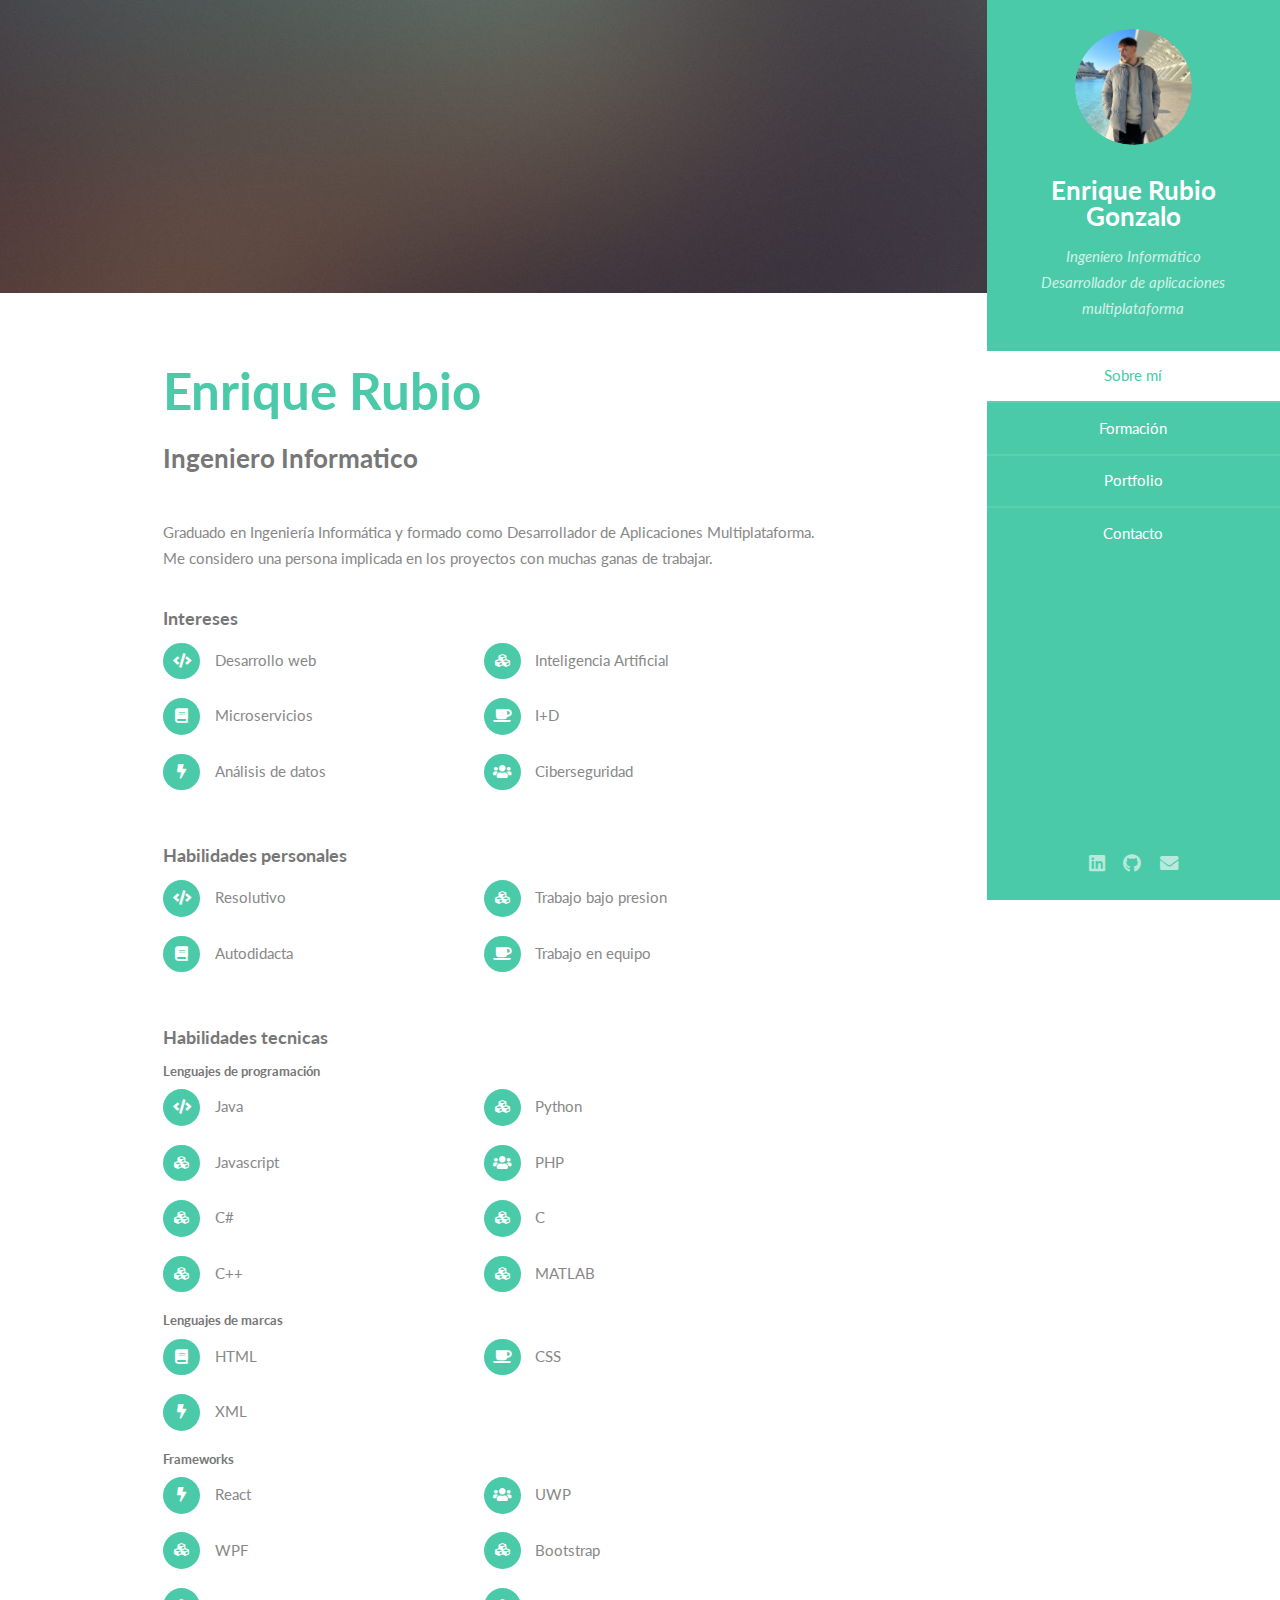
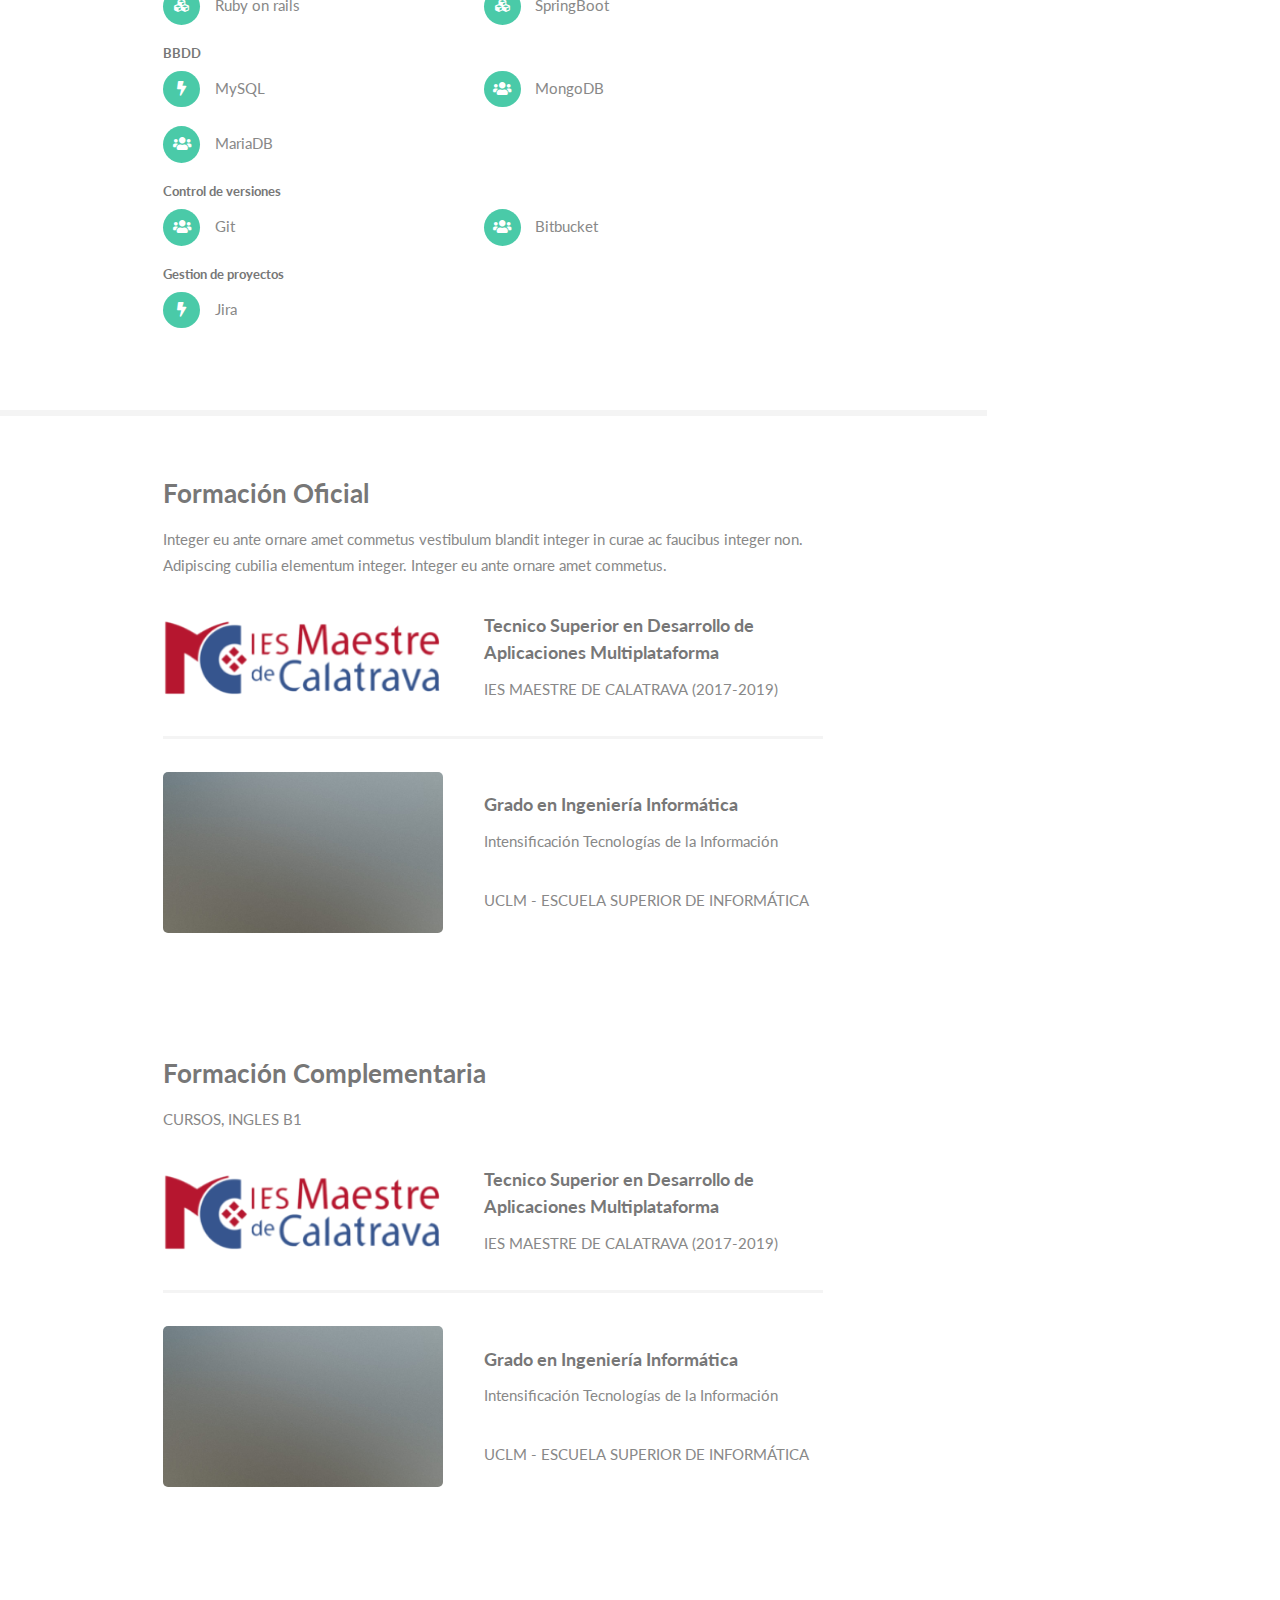
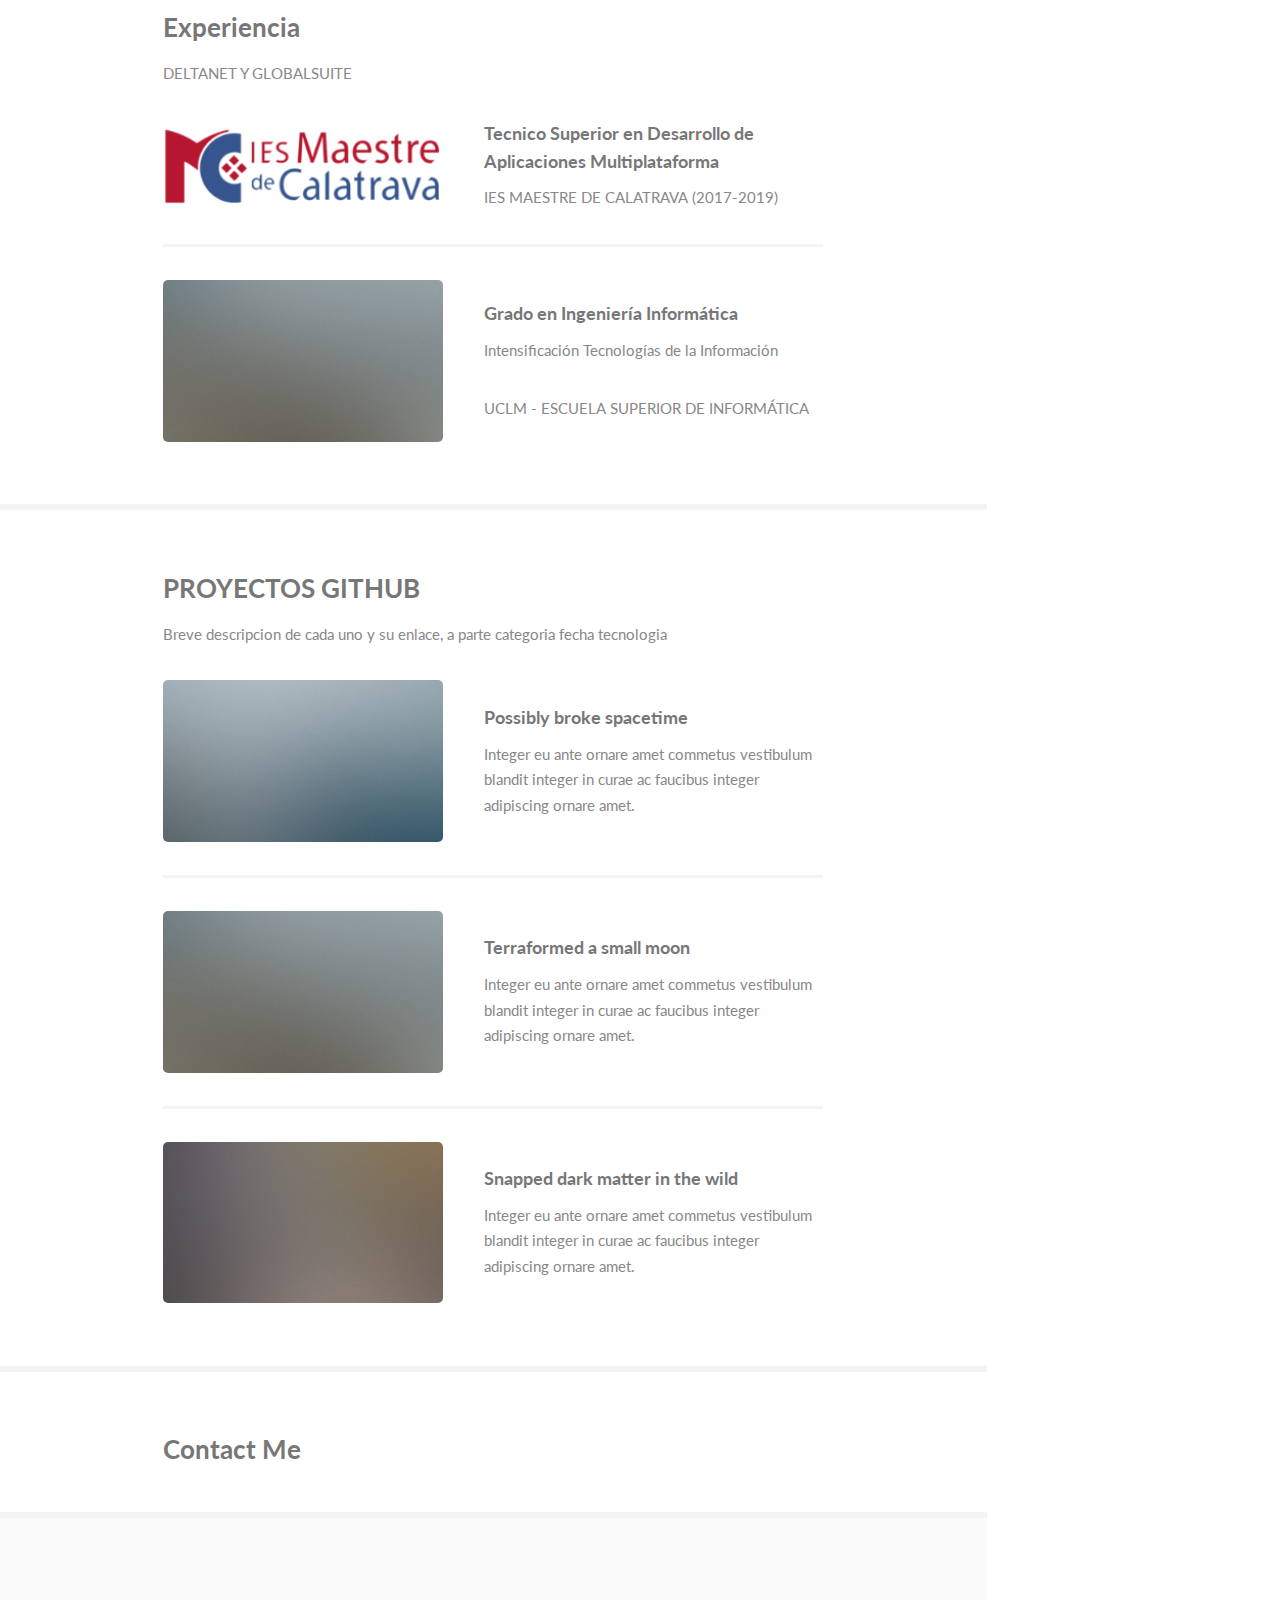
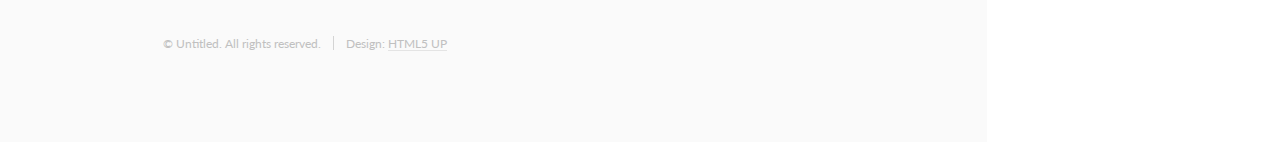
==== commit 3e193ff8: "added information" ====
--- a/index.html
+++ b/index.html
@@ -16,26 +16,25 @@
 		<!-- Header -->
 			<section id="header">
 				<header>
-					<span class="image avatar"><img src="images/avatar.jpg" alt="" /></span>
+					<span class="image avatar"><img src="images/perfil.jpg" alt="" /></span>
 					<h1 id="logo"><a href="#">Enrique Rubio Gonzalo</a></h1>
-					<p>I got reprogrammed by a rogue AI<br />
-					and now I'm totally cray</p>
+					<p>Ingeniero Informático</br>Desarrollador de aplicaciones multiplataforma</p>
 				</header>
 				<nav id="nav">
 					<ul>
 						<li><a href="#about" class="active">Sobre mí</a></li>
-						<li><a href="#skills">Formación</a></li>
-						<li><a href="#three">Portafolio</a></li>
+						<li><a href="#education">Formación</a></li>
+						<li><a href="#portfolio">Portfolio</a></li>
 						<li><a href="#four">Contacto</a></li>
 					</ul>
 				</nav>
 				<footer>
 					<ul class="icons">
-						<li><a href="#" class="icon brands fa-linkedin"><span class="label">LinkedIn</span></a></li>
-						<li><a href="#" class="icon brands fa-github"><span class="label">Github</span></a></li>
-						<li><a href="#" class="icon solid fa-envelope"><span class="label">Email</span></a></li>
-					</ul>
-				</footer>
+						<li><a href="https://www.linkedin.com/in/enrique-rubio-gonzalo-000212281/" target="_blank" class="icon brands fa-linkedin"><span class="label">LinkedIn</span></a></li>
+						<li><a href="https://github.com/EnriqueRubio/" target="_blank" class="icon brands fa-github"><span class="label">Github</span></a></li>
+						<li><a href="mailto:enriquerubiogonzalo@gmail.com" class="icon solid fa-envelope"><span class="label">Email</span></a></li>
+					</ul>	
+				</footer>	
 			</section>
 
 		<!-- Wrapper -->
@@ -55,63 +54,134 @@
 										<p>Ingeniero Informatico</p>
 									</header>
 									<p>
-										PONER DESCRIPCION SOBRE MI
+										Graduado en Ingeniería Informática y formado como Desarrollador de
+										Aplicaciones Multiplataforma. Me considero una persona implicada en los
+										proyectos con muchas ganas de
+										trabajar.
 									</p>
-								</div>
-							</section>
-
-						<!-- Two -->
-							<section id="skills">
-								<div class="container">
-									<h3>Things I Can Do</h3>
-									<p>Integer eu ante ornare amet commetus vestibulum blandit integer in curae ac faucibus integer non. Adipiscing cubilia elementum integer lorem ipsum dolor sit amet.</p>
 									<h4>Intereses</h4>
 									<ul class="feature-icons">
-										<li class="icon solid fa-code">Java</li>
-										<li class="icon solid fa-cubes">React</li>
-										<li class="icon solid fa-book">Read books and stuff</li>
-										<li class="icon solid fa-coffee">Drink much coffee</li>
-										<li class="icon solid fa-bolt">Lightning bolt</li>
-										<li class="icon solid fa-users">Shadow clone technique</li>
+										<li class="icon solid fa-code">Desarrollo web</li>
+										<li class="icon solid fa-cubes">Inteligencia Artificial</li>
+										<li class="icon solid fa-book">Microservicios</li>
+										<li class="icon solid fa-coffee">I+D</li>
+										<li class="icon solid fa-bolt">Análisis de datos</li>
+										<li class="icon solid fa-users">Ciberseguridad</li>
 									</ul>
 									<h4>Habilidades personales</h4>
 									<ul class="feature-icons">
-										<li class="icon solid fa-code">Capacidad ANALitica</li>
-										<li class="icon solid fa-cubes">React</li>
-										<li class="icon solid fa-book">Read books and stuff</li>
-										<li class="icon solid fa-coffee">Drink much coffee</li>
-										<li class="icon solid fa-bolt">Lightning bolt</li>
-										<li class="icon solid fa-users">Shadow clone technique</li>
+										<li class="icon solid fa-code">Resolutivo</li>
+										<li class="icon solid fa-cubes">Trabajo bajo presion</li>
+										<li class="icon solid fa-book">Autodidacta</li>
+										<li class="icon solid fa-coffee">Trabajo en equipo</li>
 									</ul>
 									<h4>Habilidades tecnicas</h4>
 									<ul class="feature-icons">
 										<h5>Lenguajes de programación</h5>
-										<li class="icon solid fa-code">Java</li>
-										<li class="icon solid fa-cubes">React</li>
+											<li class="icon solid fa-code">Java</li>
+											<li class="icon solid fa-cubes">Python</li>
+											<li class="icon solid fa-cubes">Javascript</li>
+											<li class="icon solid fa-users">PHP</li>
+											<li class="icon solid fa-cubes">C#</li>
+											<li class="icon solid fa-cubes">C</li>
+											<li class="icon solid fa-cubes">C++</li>
+											<li class="icon solid fa-cubes">MATLAB</li>
 										<h5>Lenguajes de marcas</h5>
-										<li class="icon solid fa-book">Read books and stuff</li>
-										<li class="icon solid fa-coffee">Drink much coffee</li>
-										<li class="icon solid fa-bolt">Lightning bolt</li>
-										<li class="icon solid fa-users">Shadow clone technique</li>
+											<li class="icon solid fa-book">HTML</li>
+											<li class="icon solid fa-coffee">CSS</li>
+											<li class="icon solid fa-bolt">XML</li>
 										<h5>Frameworks</h5>
-										<li class="icon solid fa-bolt">Lightning bolt</li>
-										<li class="icon solid fa-users">Shadow clone technique</li>
+											<li class="icon solid fa-bolt">React</li>
+											<li class="icon solid fa-users">UWP</li>
+											<li class="icon solid fa-cubes">WPF</li>
+											<li class="icon solid fa-cubes">Bootstrap</li>
+											<li class="icon solid fa-cubes">Ruby on rails</li>
+											<li class="icon solid fa-cubes">SpringBoot</li>
 										<h5>BBDD</h5>
-										<li class="icon solid fa-bolt">Lightning bolt</li>
-										<li class="icon solid fa-users">Shadow clone technique</li>
+											<li class="icon solid fa-bolt">MySQL</li>
+											<li class="icon solid fa-users">MongoDB</li>
+											<li class="icon solid fa-users">MariaDB</li>
 										<h5>Control de versiones</h5>
-										<li class="icon solid fa-users">GitLab</li>
+											<li class="icon solid fa-users">Git</li>
+											<li class="icon solid fa-users">Bitbucket</li>
 										<h5>Gestion de proyectos</h5>
-										<li class="icon solid fa-bolt">Jira</li>
+											<li class="icon solid fa-bolt">Jira</li>
 									</ul>
 								</div>
 							</section>
 
+						<!-- Two -->
+							<section id="education">
+								<div class="container">
+									<h3>Formación Oficial</h3>
+									<p>Integer eu ante ornare amet commetus vestibulum blandit integer in curae ac faucibus integer non. Adipiscing cubilia elementum integer. Integer eu ante ornare amet commetus.</p>
+									<div class="features">
+										<article>
+											<a href="https://www.educa.jccm.es/es/fpclm/ciclos-formativos-1/tecnico-superior-desarrollo-aplicaciones-multiplataforma" target="_blank" class="image"><img src="images/logotipo-ies-maestredecalatrava-1.png" alt="" /></a>
+											<div class="inner">
+												<h4>Tecnico Superior en Desarrollo de Aplicaciones Multiplataforma</h4>
+												<p>IES MAESTRE DE CALATRAVA (2017-2019)</p>
+											</div>
+										</article>
+										<article>
+											<a href="https://esi.uclm.es/" target="_blank" class="image"><img src="images/pic02.jpg" alt="" /></a>
+											<div class="inner">
+												<h4>Grado en Ingeniería Informática</h4>
+												<p>Intensificación Tecnologías de la Información</p>
+												<p>UCLM - ESCUELA SUPERIOR DE INFORMÁTICA</p>
+											</div>
+										</article>
+									</div>
+								</div>
+								<div class="container">
+									<h3>Formación Complementaria</h3>
+									<p>CURSOS, INGLES B1</p>
+									<div class="features">
+										<article>
+											<a href="https://www.educa.jccm.es/es/fpclm/ciclos-formativos-1/tecnico-superior-desarrollo-aplicaciones-multiplataforma" target="_blank" class="image"><img src="images/logotipo-ies-maestredecalatrava-1.png" alt="" /></a>
+											<div class="inner">
+												<h4>Tecnico Superior en Desarrollo de Aplicaciones Multiplataforma</h4>
+												<p>IES MAESTRE DE CALATRAVA (2017-2019)</p>
+											</div>
+										</article>
+										<article>
+											<a href="https://esi.uclm.es/" target="_blank" class="image"><img src="images/pic02.jpg" alt="" /></a>
+											<div class="inner">
+												<h4>Grado en Ingeniería Informática</h4>
+												<p>Intensificación Tecnologías de la Información</p>
+												<p>UCLM - ESCUELA SUPERIOR DE INFORMÁTICA</p>
+											</div>
+										</article>
+									</div>
+								</div>
+								<div class="container">
+									<h3>Experiencia</h3>
+									<p>DELTANET Y GLOBALSUITE</p>
+									<div class="features">
+										<article>
+											<a href="https://www.educa.jccm.es/es/fpclm/ciclos-formativos-1/tecnico-superior-desarrollo-aplicaciones-multiplataforma" target="_blank" class="image"><img src="images/logotipo-ies-maestredecalatrava-1.png" alt="" /></a>
+											<div class="inner">
+												<h4>Tecnico Superior en Desarrollo de Aplicaciones Multiplataforma</h4>
+												<p>IES MAESTRE DE CALATRAVA (2017-2019)</p>
+											</div>
+										</article>
+										<article>
+											<a href="https://esi.uclm.es/" target="_blank" class="image"><img src="images/pic02.jpg" alt="" /></a>
+											<div class="inner">
+												<h4>Grado en Ingeniería Informática</h4>
+												<p>Intensificación Tecnologías de la Información</p>
+												<p>UCLM - ESCUELA SUPERIOR DE INFORMÁTICA</p>
+											</div>
+										</article>
+									</div>
+								</div>
+							</section>
+
 						<!-- Three -->
-							<section id="three">
-								<div class="container">
-									<h3>A Few Accomplishments</h3>
-									<p>Integer eu ante ornare amet commetus vestibulum blandit integer in curae ac faucibus integer non. Adipiscing cubilia elementum integer. Integer eu ante ornare amet commetus.</p>
+							<section id="portfolio">
+								<div class="container">
+									<h3>PROYECTOS GITHUB</h3>
+									<p>Breve descripcion de cada uno y su enlace, a parte categoria fecha tecnologia</p>
 									<div class="features">
 										<article>
 											<a href="#" class="image"><img src="images/pic01.jpg" alt="" /></a>
@@ -142,8 +212,6 @@
 							<section id="four">
 								<div class="container">
 									<h3>Contact Me</h3>
-									<p>GMAIL, DIRECCION</p>
-									
 								</div>
 							</section>
 				<!-- Footer -->
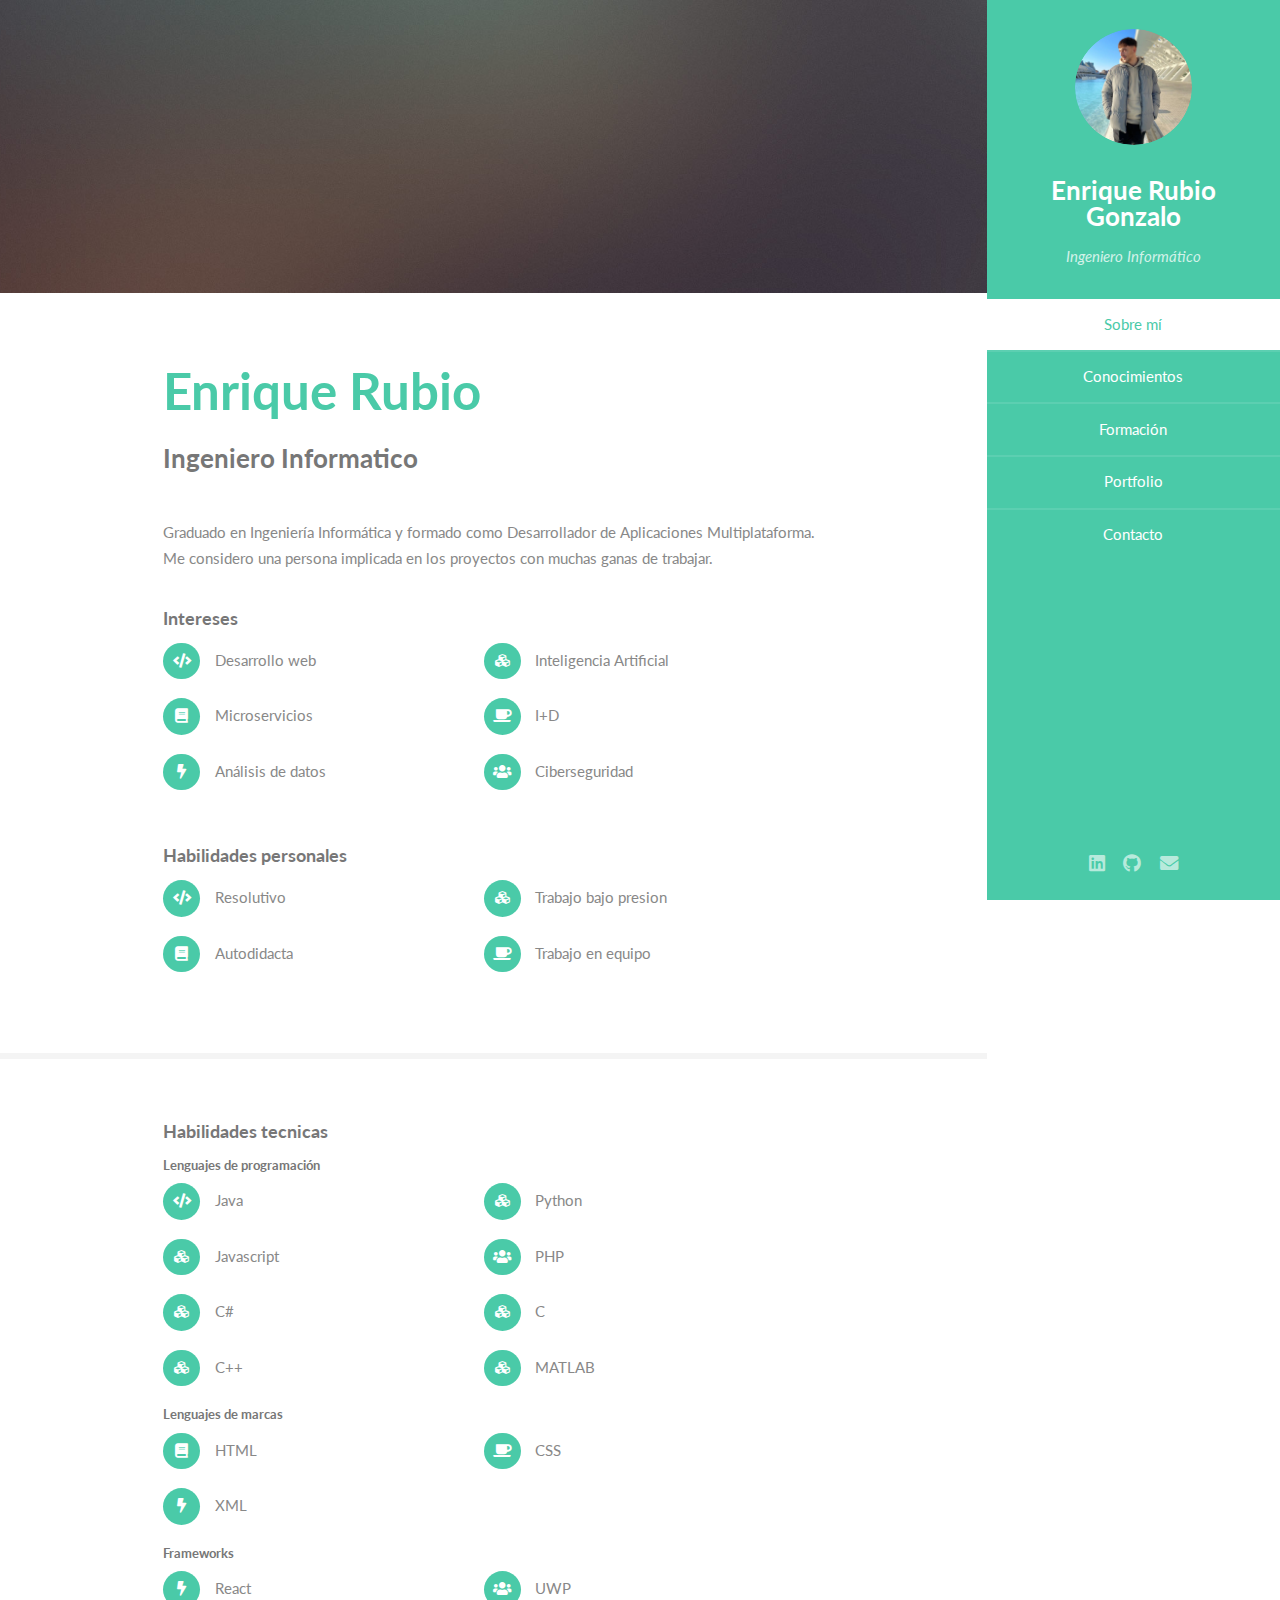
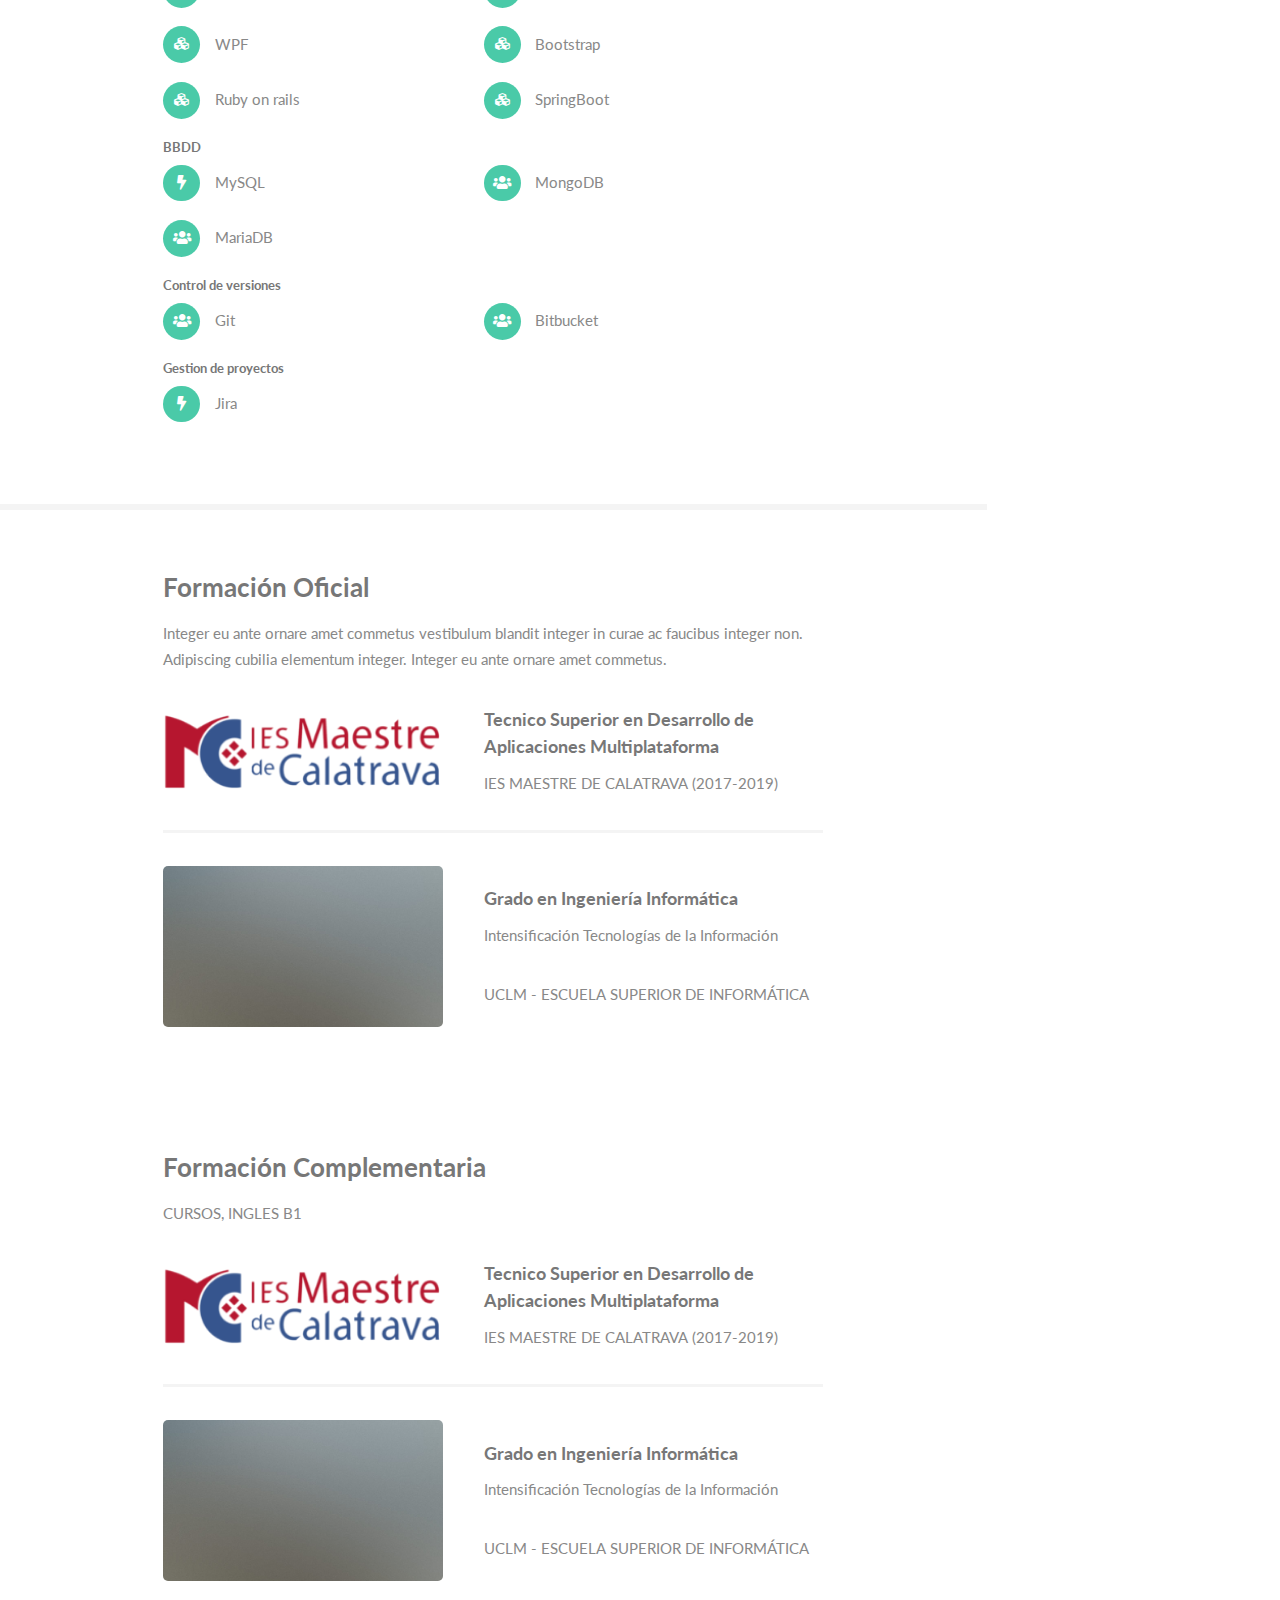
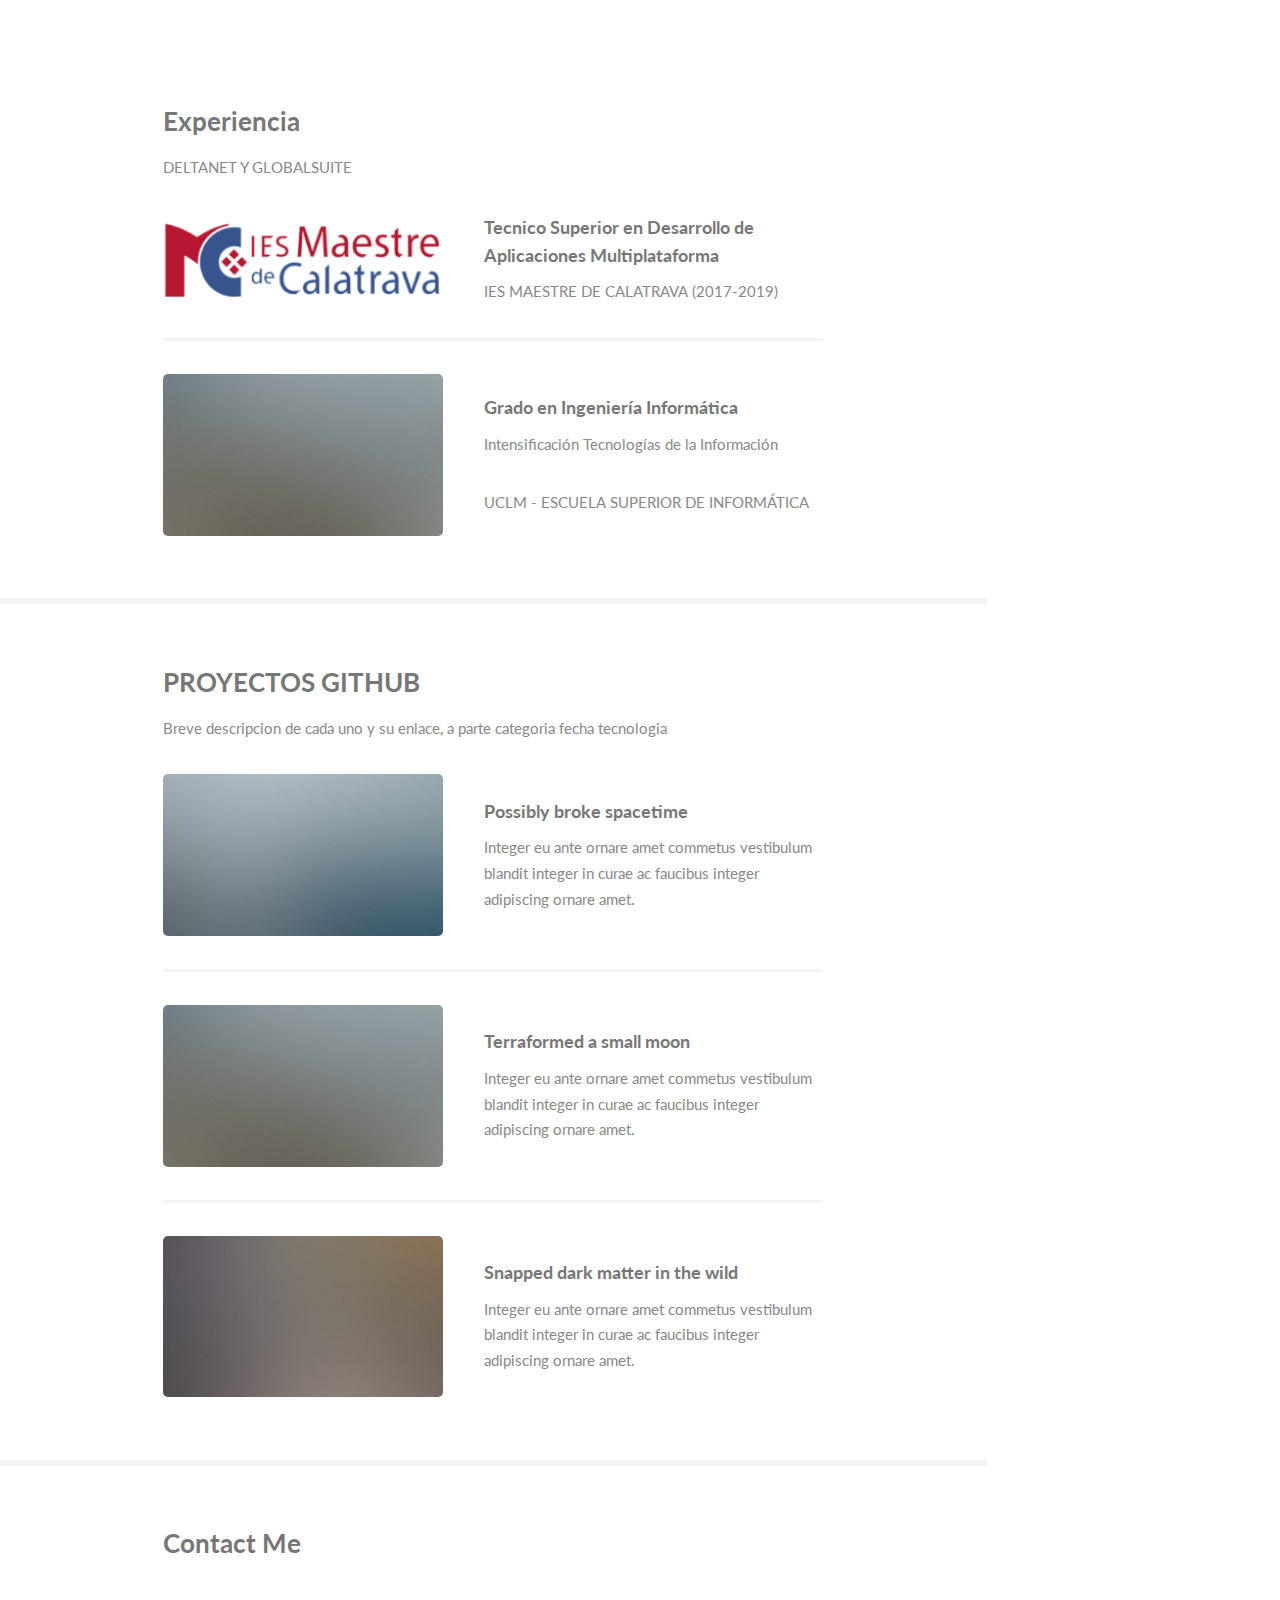
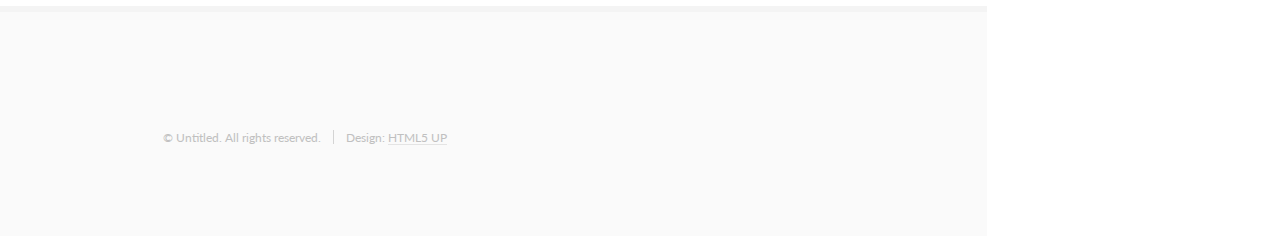
==== commit ad660d1d: "adjustment" ====
--- a/index.html
+++ b/index.html
@@ -18,11 +18,12 @@
 				<header>
 					<span class="image avatar"><img src="images/perfil.jpg" alt="" /></span>
 					<h1 id="logo"><a href="#">Enrique Rubio Gonzalo</a></h1>
-					<p>Ingeniero Informático</br>Desarrollador de aplicaciones multiplataforma</p>
+					<p>Ingeniero Informático</br></p>
 				</header>
 				<nav id="nav">
 					<ul>
 						<li><a href="#about" class="active">Sobre mí</a></li>
+						<li><a href="#knowledge">Conocimientos</a></li>
 						<li><a href="#education">Formación</a></li>
 						<li><a href="#portfolio">Portfolio</a></li>
 						<li><a href="#four">Contacto</a></li>
@@ -33,7 +34,7 @@
 						<li><a href="https://www.linkedin.com/in/enrique-rubio-gonzalo-000212281/" target="_blank" class="icon brands fa-linkedin"><span class="label">LinkedIn</span></a></li>
 						<li><a href="https://github.com/EnriqueRubio/" target="_blank" class="icon brands fa-github"><span class="label">Github</span></a></li>
 						<li><a href="mailto:enriquerubiogonzalo@gmail.com" class="icon solid fa-envelope"><span class="label">Email</span></a></li>
-					</ul>	
+					</ul>
 				</footer>	
 			</section>
 
@@ -75,41 +76,45 @@
 										<li class="icon solid fa-book">Autodidacta</li>
 										<li class="icon solid fa-coffee">Trabajo en equipo</li>
 									</ul>
-									<h4>Habilidades tecnicas</h4>
-									<ul class="feature-icons">
-										<h5>Lenguajes de programación</h5>
-											<li class="icon solid fa-code">Java</li>
-											<li class="icon solid fa-cubes">Python</li>
-											<li class="icon solid fa-cubes">Javascript</li>
-											<li class="icon solid fa-users">PHP</li>
-											<li class="icon solid fa-cubes">C#</li>
-											<li class="icon solid fa-cubes">C</li>
-											<li class="icon solid fa-cubes">C++</li>
-											<li class="icon solid fa-cubes">MATLAB</li>
-										<h5>Lenguajes de marcas</h5>
-											<li class="icon solid fa-book">HTML</li>
-											<li class="icon solid fa-coffee">CSS</li>
-											<li class="icon solid fa-bolt">XML</li>
-										<h5>Frameworks</h5>
-											<li class="icon solid fa-bolt">React</li>
-											<li class="icon solid fa-users">UWP</li>
-											<li class="icon solid fa-cubes">WPF</li>
-											<li class="icon solid fa-cubes">Bootstrap</li>
-											<li class="icon solid fa-cubes">Ruby on rails</li>
-											<li class="icon solid fa-cubes">SpringBoot</li>
-										<h5>BBDD</h5>
-											<li class="icon solid fa-bolt">MySQL</li>
-											<li class="icon solid fa-users">MongoDB</li>
-											<li class="icon solid fa-users">MariaDB</li>
-										<h5>Control de versiones</h5>
-											<li class="icon solid fa-users">Git</li>
-											<li class="icon solid fa-users">Bitbucket</li>
-										<h5>Gestion de proyectos</h5>
-											<li class="icon solid fa-bolt">Jira</li>
-									</ul>
-								</div>
-							</section>
-
+								</div>
+							</section>
+						<!-- another-->
+						<section id="knowledge">
+							<div class="container">
+								<h4>Habilidades tecnicas</h4>
+								<ul class="feature-icons">
+									<h5>Lenguajes de programación</h5>
+										<li class="icon solid fa-code">Java</li>
+										<li class="icon solid fa-cubes">Python</li>
+										<li class="icon solid fa-cubes">Javascript</li>
+										<li class="icon solid fa-users">PHP</li>
+										<li class="icon solid fa-cubes">C#</li>
+										<li class="icon solid fa-cubes">C</li>
+										<li class="icon solid fa-cubes">C++</li>
+										<li class="icon solid fa-cubes">MATLAB</li>
+									<h5>Lenguajes de marcas</h5>
+										<li class="icon solid fa-book">HTML</li>
+										<li class="icon solid fa-coffee">CSS</li>
+										<li class="icon solid fa-bolt">XML</li>
+									<h5>Frameworks</h5>
+										<li class="icon solid fa-bolt">React</li>
+										<li class="icon solid fa-users">UWP</li>
+										<li class="icon solid fa-cubes">WPF</li>
+										<li class="icon solid fa-cubes">Bootstrap</li>
+										<li class="icon solid fa-cubes">Ruby on rails</li>
+										<li class="icon solid fa-cubes">SpringBoot</li>
+									<h5>BBDD</h5>
+										<li class="icon solid fa-bolt">MySQL</li>
+										<li class="icon solid fa-users">MongoDB</li>
+										<li class="icon solid fa-users">MariaDB</li>
+									<h5>Control de versiones</h5>
+										<li class="icon solid fa-users">Git</li>
+										<li class="icon solid fa-users">Bitbucket</li>
+									<h5>Gestion de proyectos</h5>
+										<li class="icon solid fa-bolt">Jira</li>
+								</ul>
+							</div>
+						</section>
 						<!-- Two -->
 							<section id="education">
 								<div class="container">
--- a/assets/css/main.css
+++ b/assets/css/main.css
@@ -2763,7 +2763,7 @@
 			flex-shrink: 0;
 			bottom: 0;
 			left: 0;
-			padding: 2em;
+			padding: 0.75em;
 			width: 100%;
 		}
 
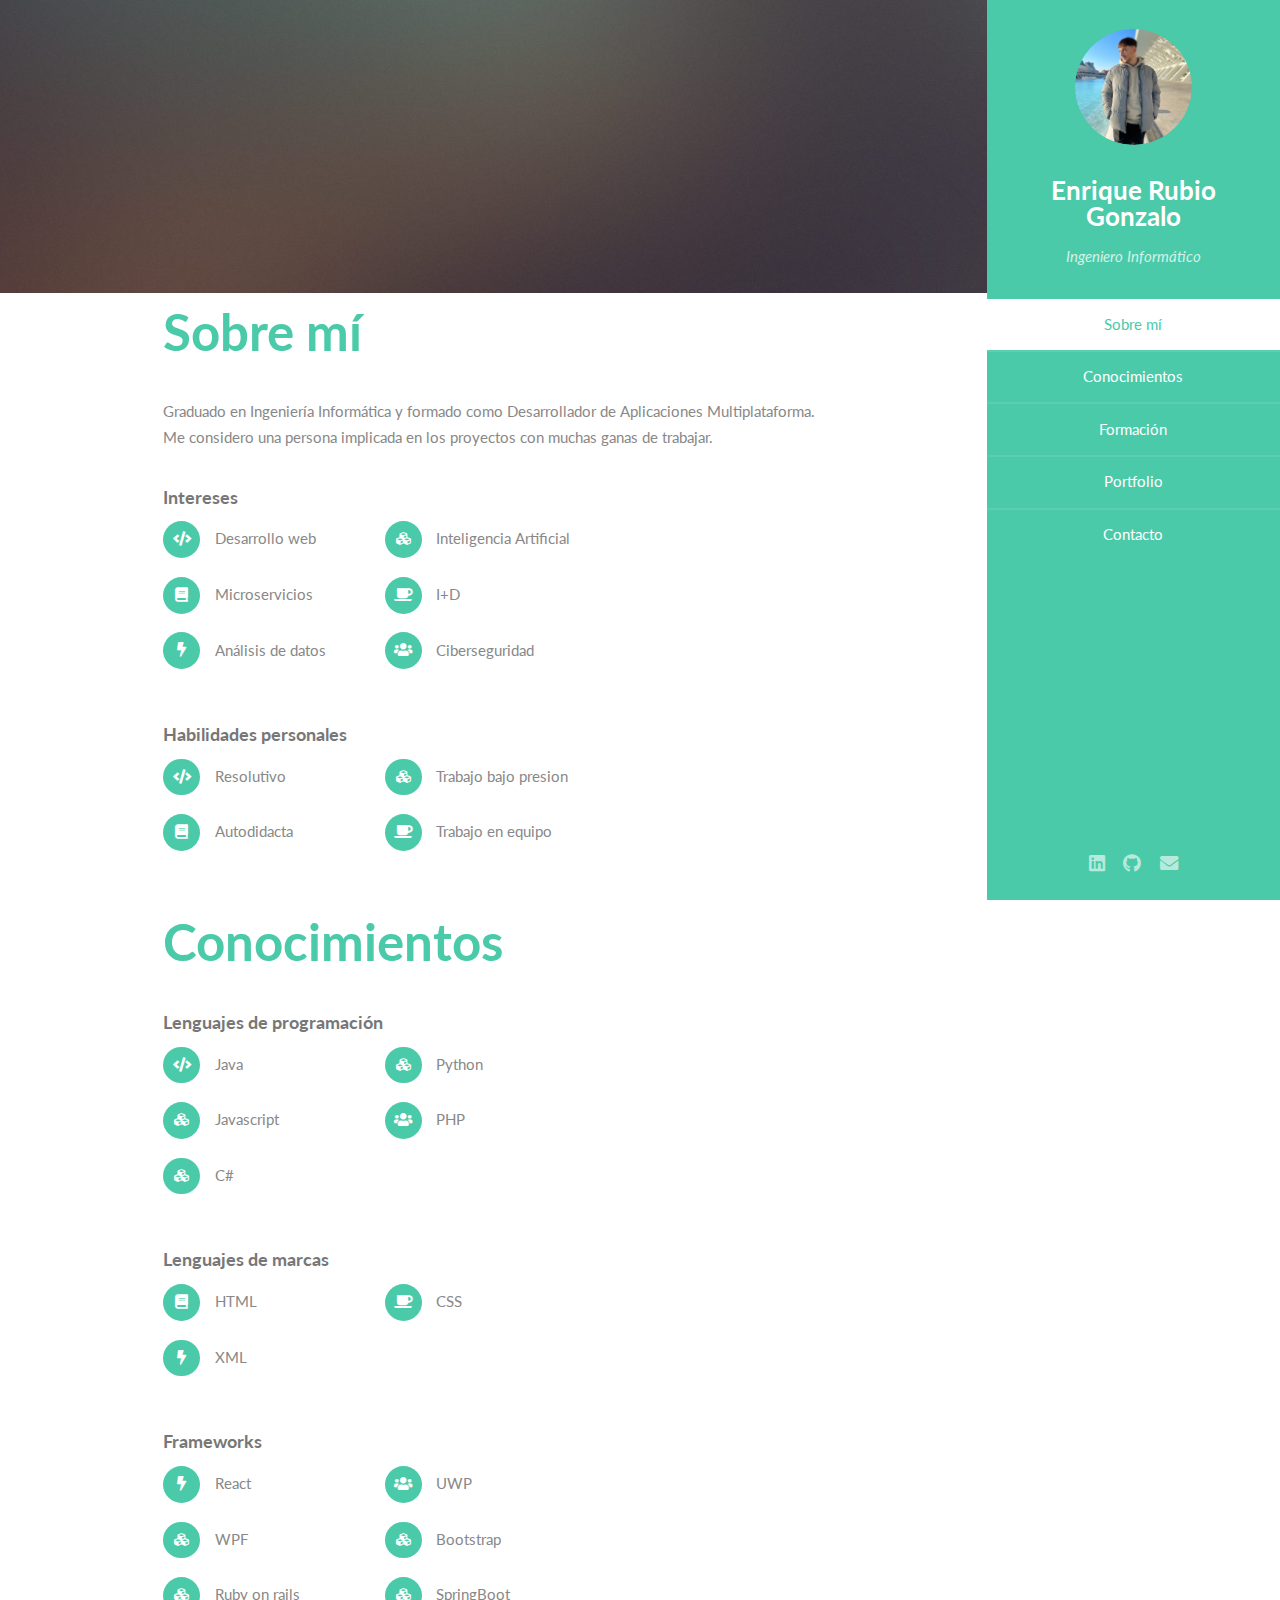
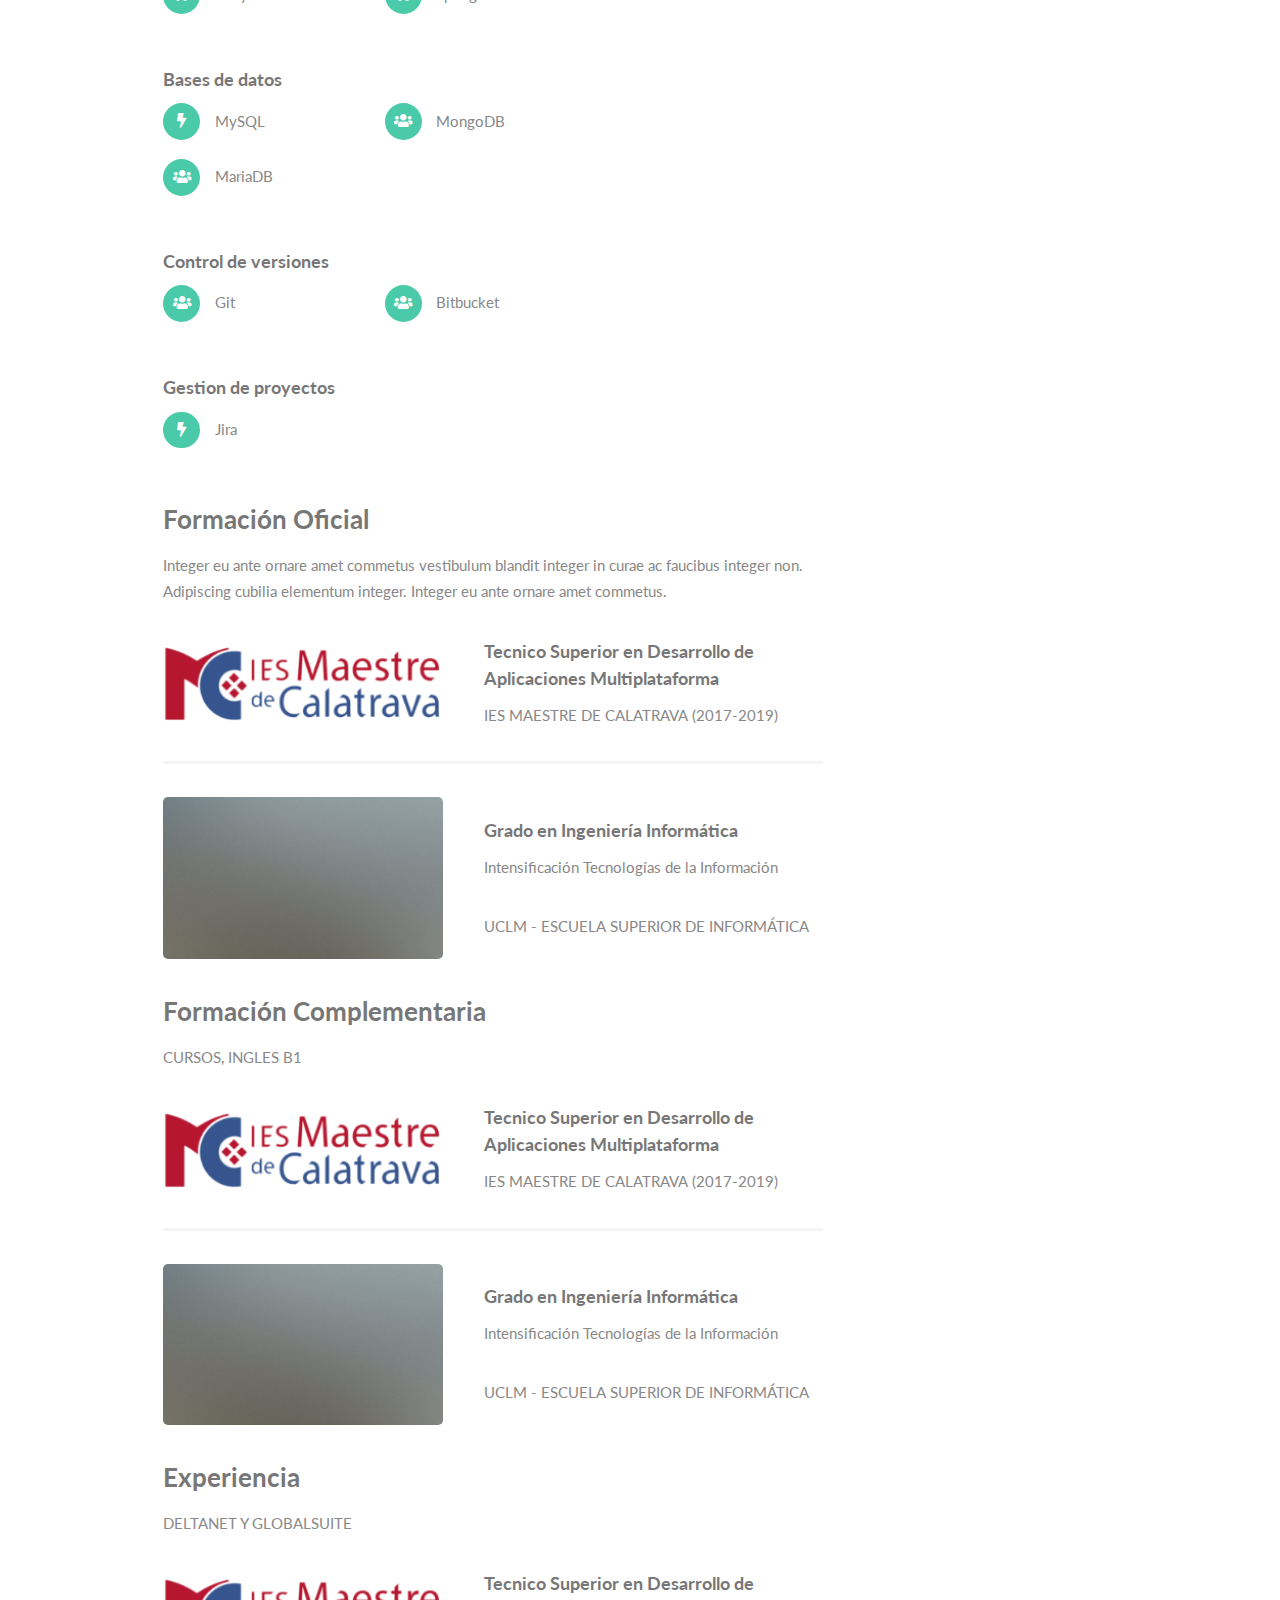
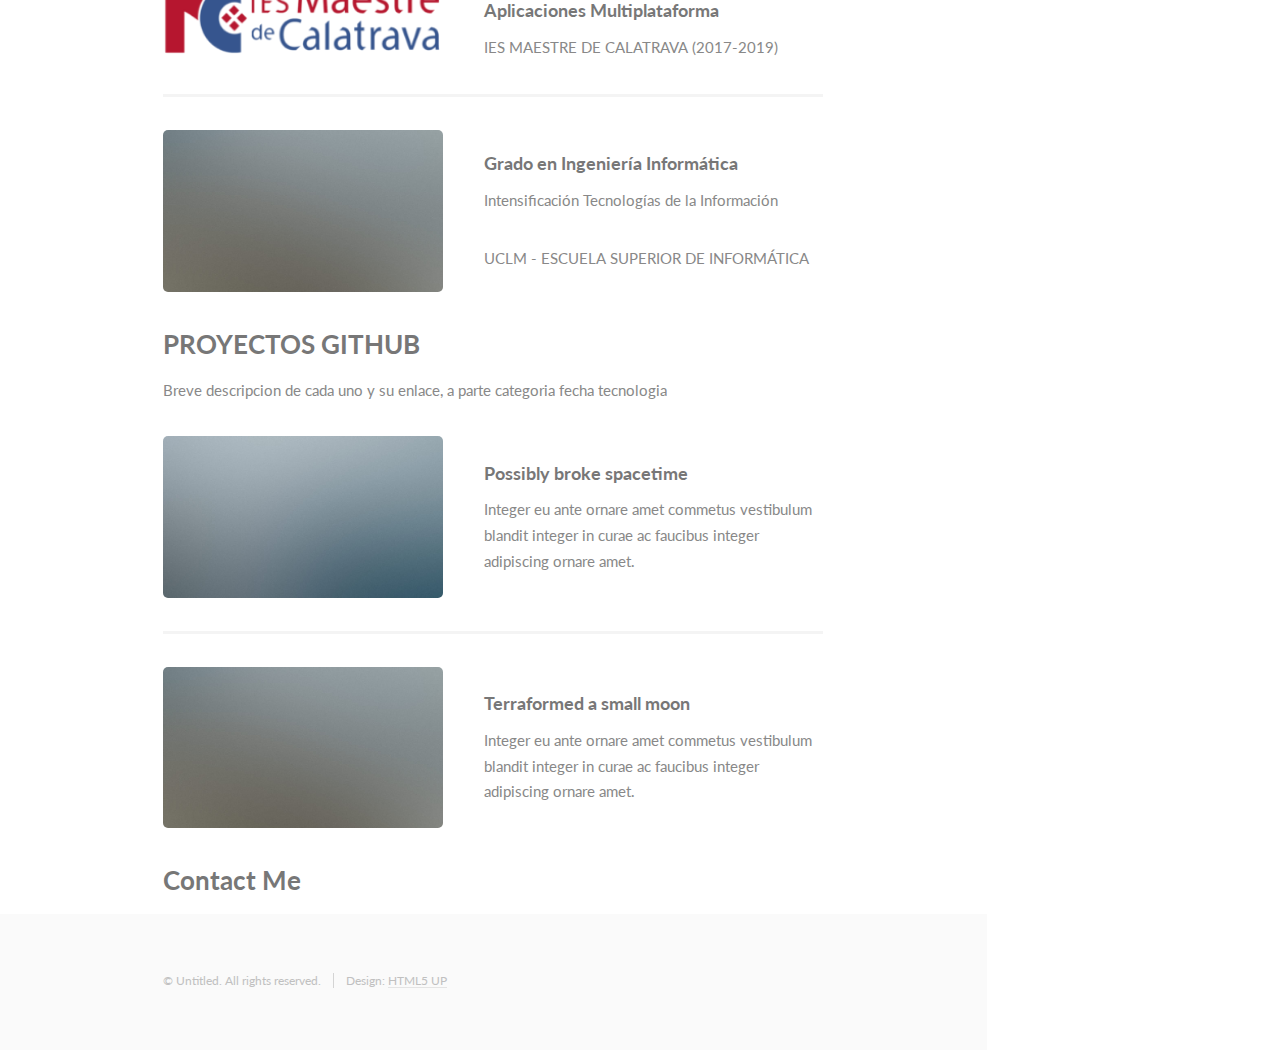
==== commit de77cadf: "3 columns and main refactor" ====
--- a/index.html
+++ b/index.html
@@ -6,7 +6,7 @@
 -->
 <html>
 	<head>
-		<title>Read Only by HTML5 UP</title>
+		<title>Enrique Rubio Gonzalo - Web personal</title>
 		<meta charset="utf-8" />
 		<meta name="viewport" content="width=device-width, initial-scale=1, user-scalable=no" />
 		<link rel="stylesheet" href="assets/css/main.css" />
@@ -42,17 +42,18 @@
 			<div id="wrapper">
 
 				<!-- Main -->
-					<div id="main">
-
+							<section id="#">
+								
+								<div class="image main" data-position="center">
+									<img src="images/banner.jpg" alt="" />
+								</div>
+							
+							</section>
 						<!-- One -->
 							<section id="about">
-								<div class="image main" data-position="center">
-									<img src="images/banner.jpg" alt="" />
-								</div>
 								<div class="container">
 									<header class="major">
-										<h2>Enrique Rubio</h2>
-										<p>Ingeniero Informatico</p>
+										<h2>Sobre mí</h2>
 									</header>
 									<p>
 										Graduado en Ingeniería Informática y formado como Desarrollador de
@@ -81,36 +82,45 @@
 						<!-- another-->
 						<section id="knowledge">
 							<div class="container">
-								<h4>Habilidades tecnicas</h4>
-								<ul class="feature-icons">
-									<h5>Lenguajes de programación</h5>
+								<header class="major">
+									<h2>Conocimientos</h2>
+								</header>
+								<h4>Lenguajes de programación</h4>
+								<ul class="feature-icons">
 										<li class="icon solid fa-code">Java</li>
 										<li class="icon solid fa-cubes">Python</li>
 										<li class="icon solid fa-cubes">Javascript</li>
 										<li class="icon solid fa-users">PHP</li>
 										<li class="icon solid fa-cubes">C#</li>
-										<li class="icon solid fa-cubes">C</li>
-										<li class="icon solid fa-cubes">C++</li>
-										<li class="icon solid fa-cubes">MATLAB</li>
-									<h5>Lenguajes de marcas</h5>
+								</ul>
+								<h4>Lenguajes de marcas</h4>
+								<ul class="feature-icons">
 										<li class="icon solid fa-book">HTML</li>
 										<li class="icon solid fa-coffee">CSS</li>
 										<li class="icon solid fa-bolt">XML</li>
-									<h5>Frameworks</h5>
+								</ul>
+								<h4>Frameworks</h4>
+								<ul class="feature-icons">
 										<li class="icon solid fa-bolt">React</li>
 										<li class="icon solid fa-users">UWP</li>
 										<li class="icon solid fa-cubes">WPF</li>
 										<li class="icon solid fa-cubes">Bootstrap</li>
 										<li class="icon solid fa-cubes">Ruby on rails</li>
 										<li class="icon solid fa-cubes">SpringBoot</li>
-									<h5>BBDD</h5>
+								</ul>
+								<h4>Bases de datos</h4>
+								<ul class="feature-icons">
 										<li class="icon solid fa-bolt">MySQL</li>
 										<li class="icon solid fa-users">MongoDB</li>
 										<li class="icon solid fa-users">MariaDB</li>
-									<h5>Control de versiones</h5>
+								</ul>
+								<h4>Control de versiones</h4>
+								<ul class="feature-icons">
 										<li class="icon solid fa-users">Git</li>
 										<li class="icon solid fa-users">Bitbucket</li>
-									<h5>Gestion de proyectos</h5>
+								</ul>
+								<h4>Gestion de proyectos</h4>
+								<ul class="feature-icons">
 										<li class="icon solid fa-bolt">Jira</li>
 								</ul>
 							</div>
@@ -199,13 +209,6 @@
 											<a href="#" class="image"><img src="images/pic02.jpg" alt="" /></a>
 											<div class="inner">
 												<h4>Terraformed a small moon</h4>
-												<p>Integer eu ante ornare amet commetus vestibulum blandit integer in curae ac faucibus integer adipiscing ornare amet.</p>
-											</div>
-										</article>
-										<article>
-											<a href="#" class="image"><img src="images/pic03.jpg" alt="" /></a>
-											<div class="inner">
-												<h4>Snapped dark matter in the wild</h4>
 												<p>Integer eu ante ornare amet commetus vestibulum blandit integer in curae ac faucibus integer adipiscing ornare amet.</p>
 											</div>
 										</article>
--- a/assets/css/main.css
+++ b/assets/css/main.css
@@ -2385,7 +2385,8 @@
 			padding: 0.35em 0 0 3.5em;
 			position: relative;
 			vertical-align: top;
-			width: 48%;
+			width: 33%; /* Ajusta el ancho para formar 3 columnas */
+  			box-sizing: border-box;
 		}
 
 			ul.feature-icons li:before {
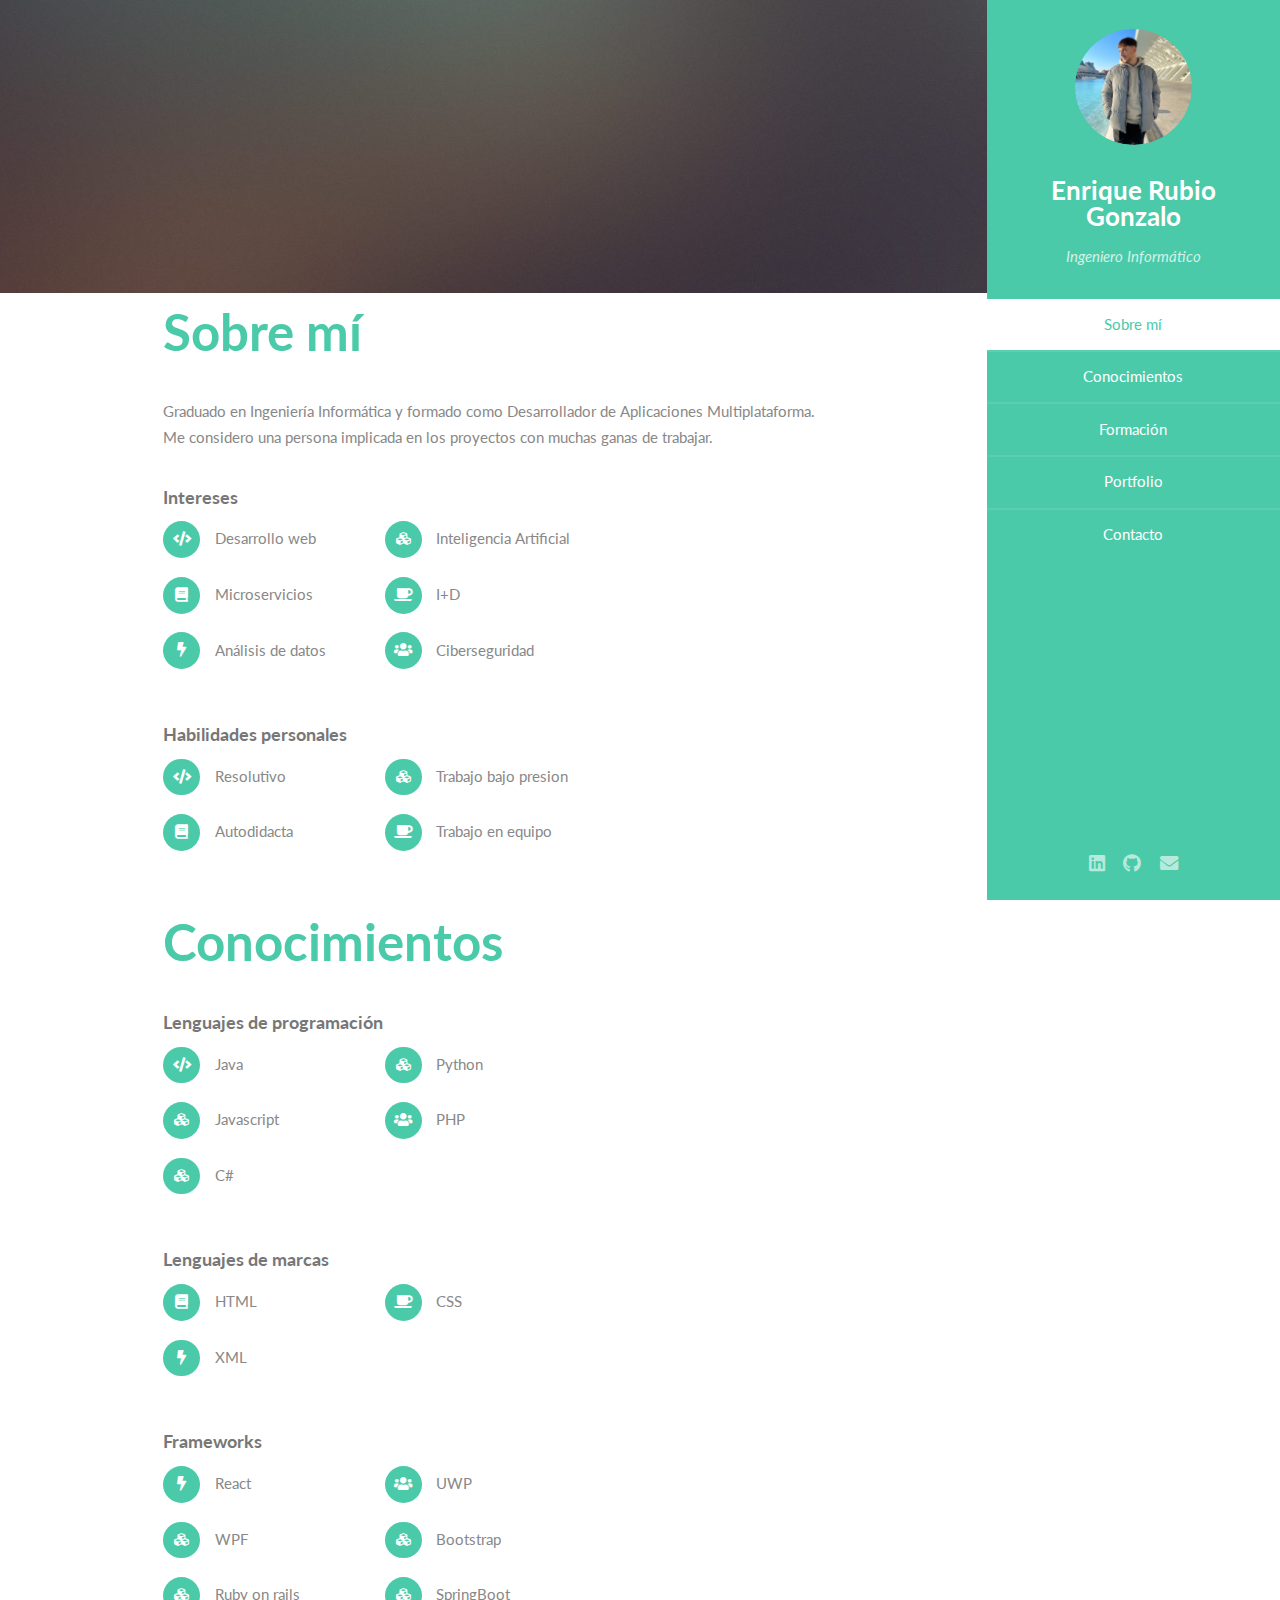
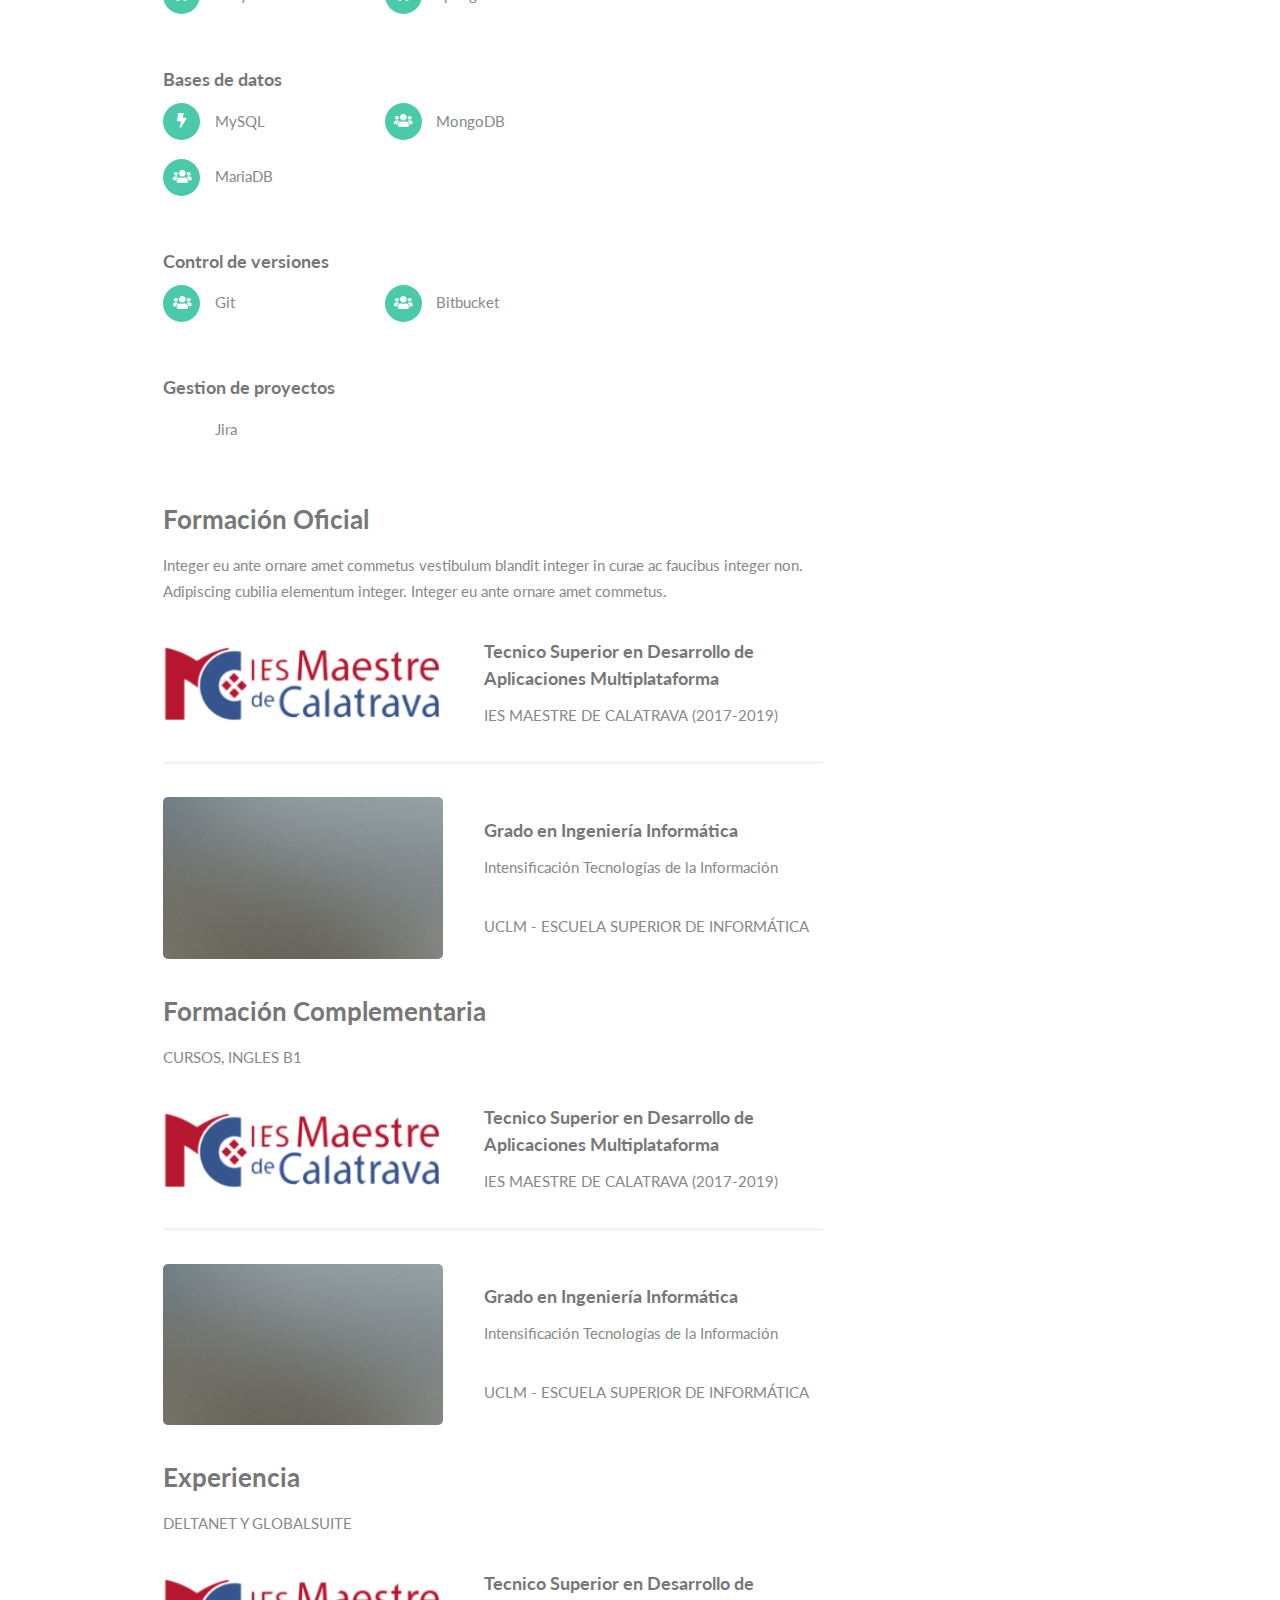
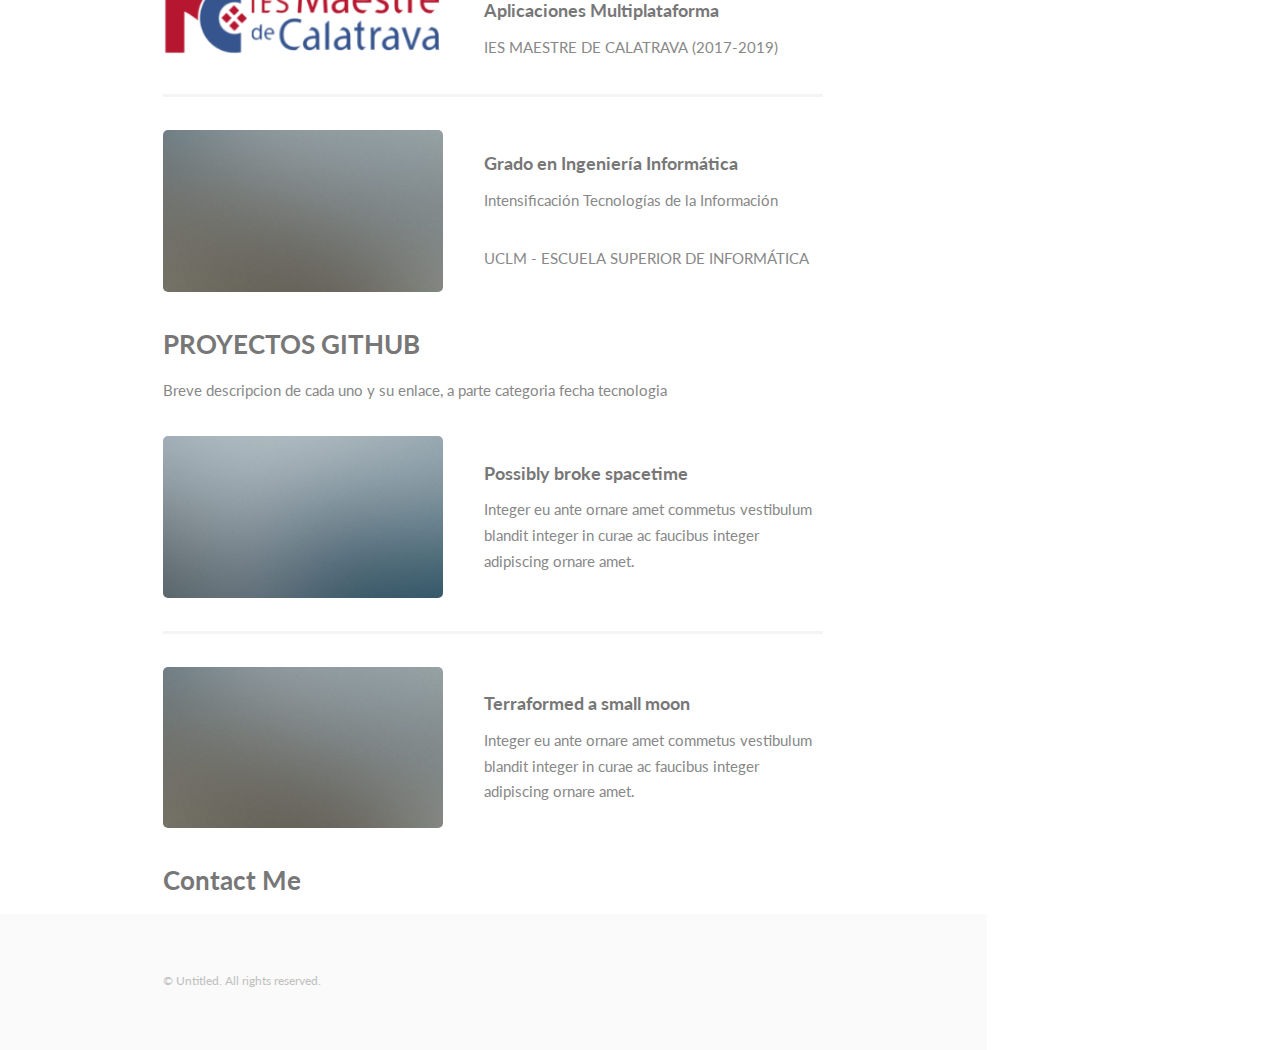
==== commit ecbdd6f7: "icons" ====
--- a/index.html
+++ b/index.html
@@ -121,7 +121,7 @@
 								</ul>
 								<h4>Gestion de proyectos</h4>
 								<ul class="feature-icons">
-										<li class="icon solid fa-bolt">Jira</li>
+										<li class="fa-brands jira">Jira</li>
 								</ul>
 							</div>
 						</section>
@@ -226,7 +226,7 @@
 					<section id="footer">
 						<div class="container">
 							<ul class="copyright">
-								<li>&copy; Untitled. All rights reserved.</li><li>Design: <a href="http://html5up.net">HTML5 UP</a></li>
+								<li>&copy; Untitled. All rights reserved.</li>
 							</ul>
 						</div>
 					</section>
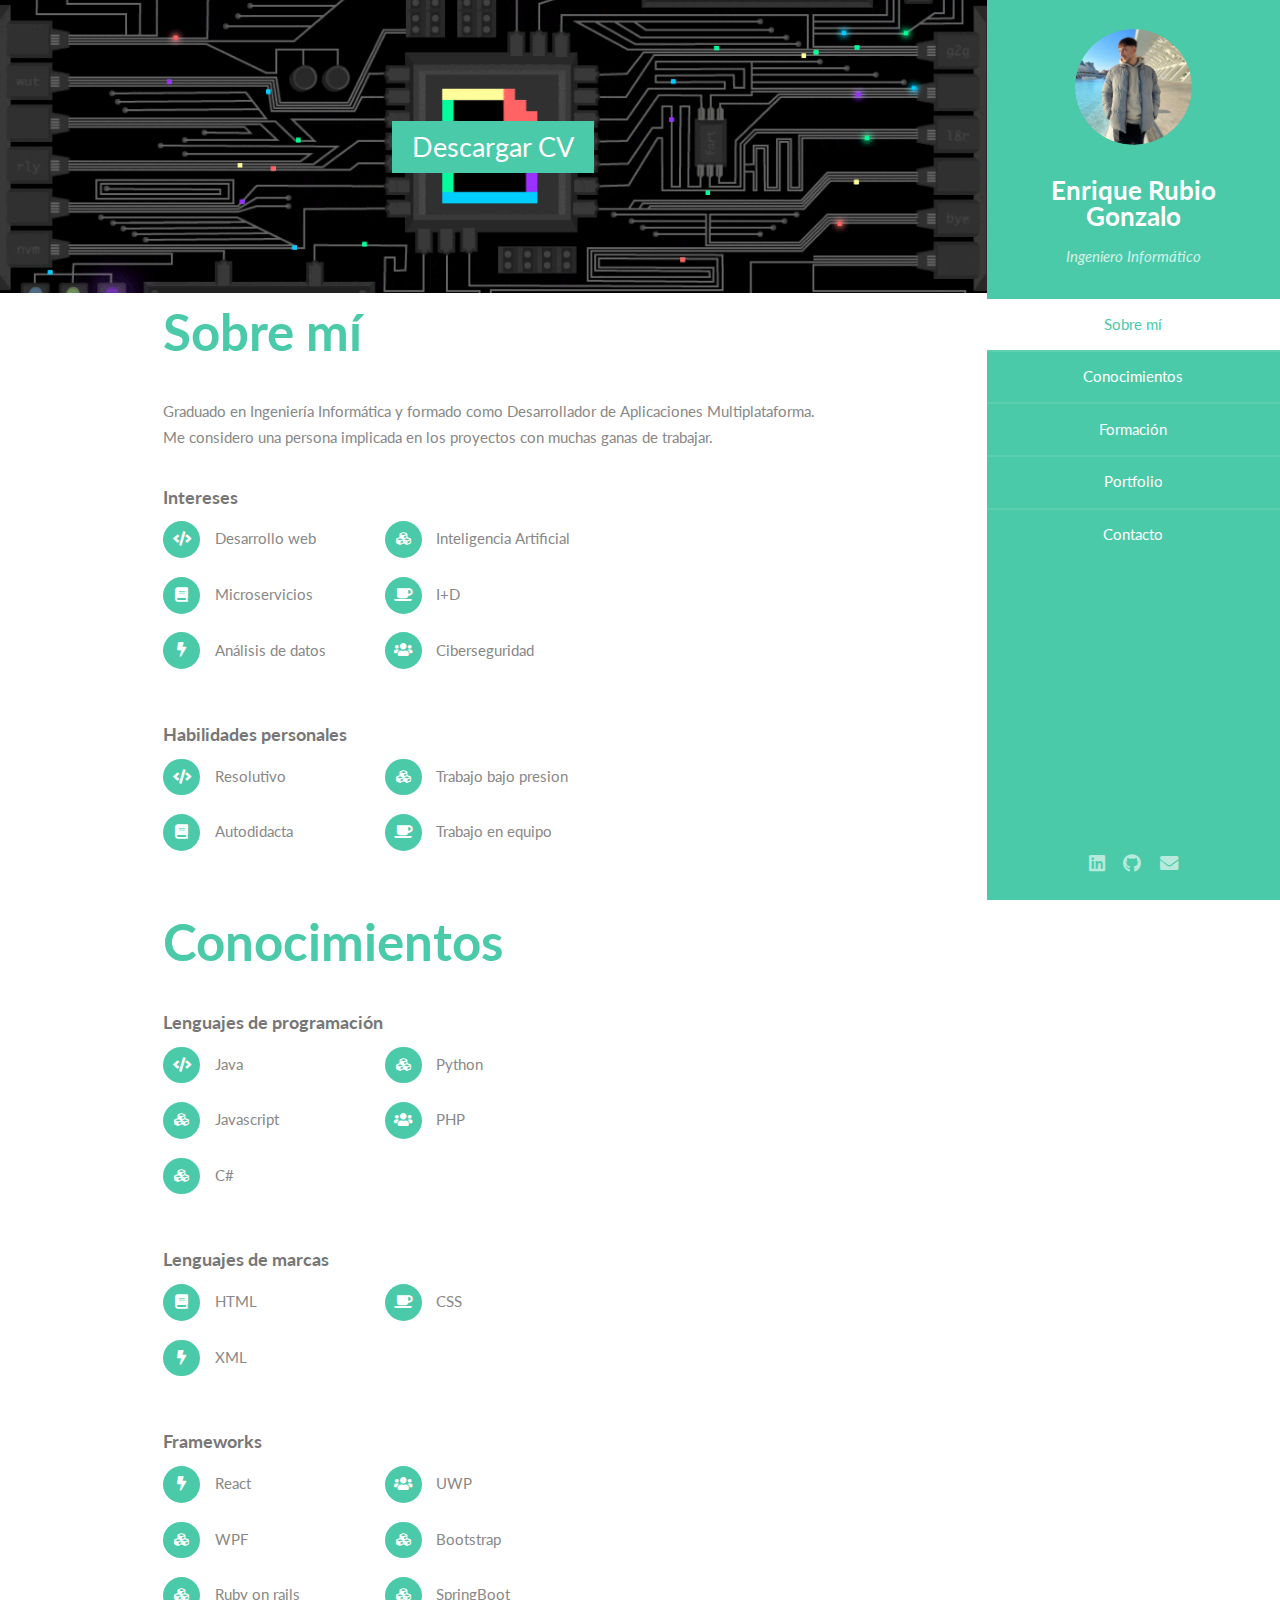
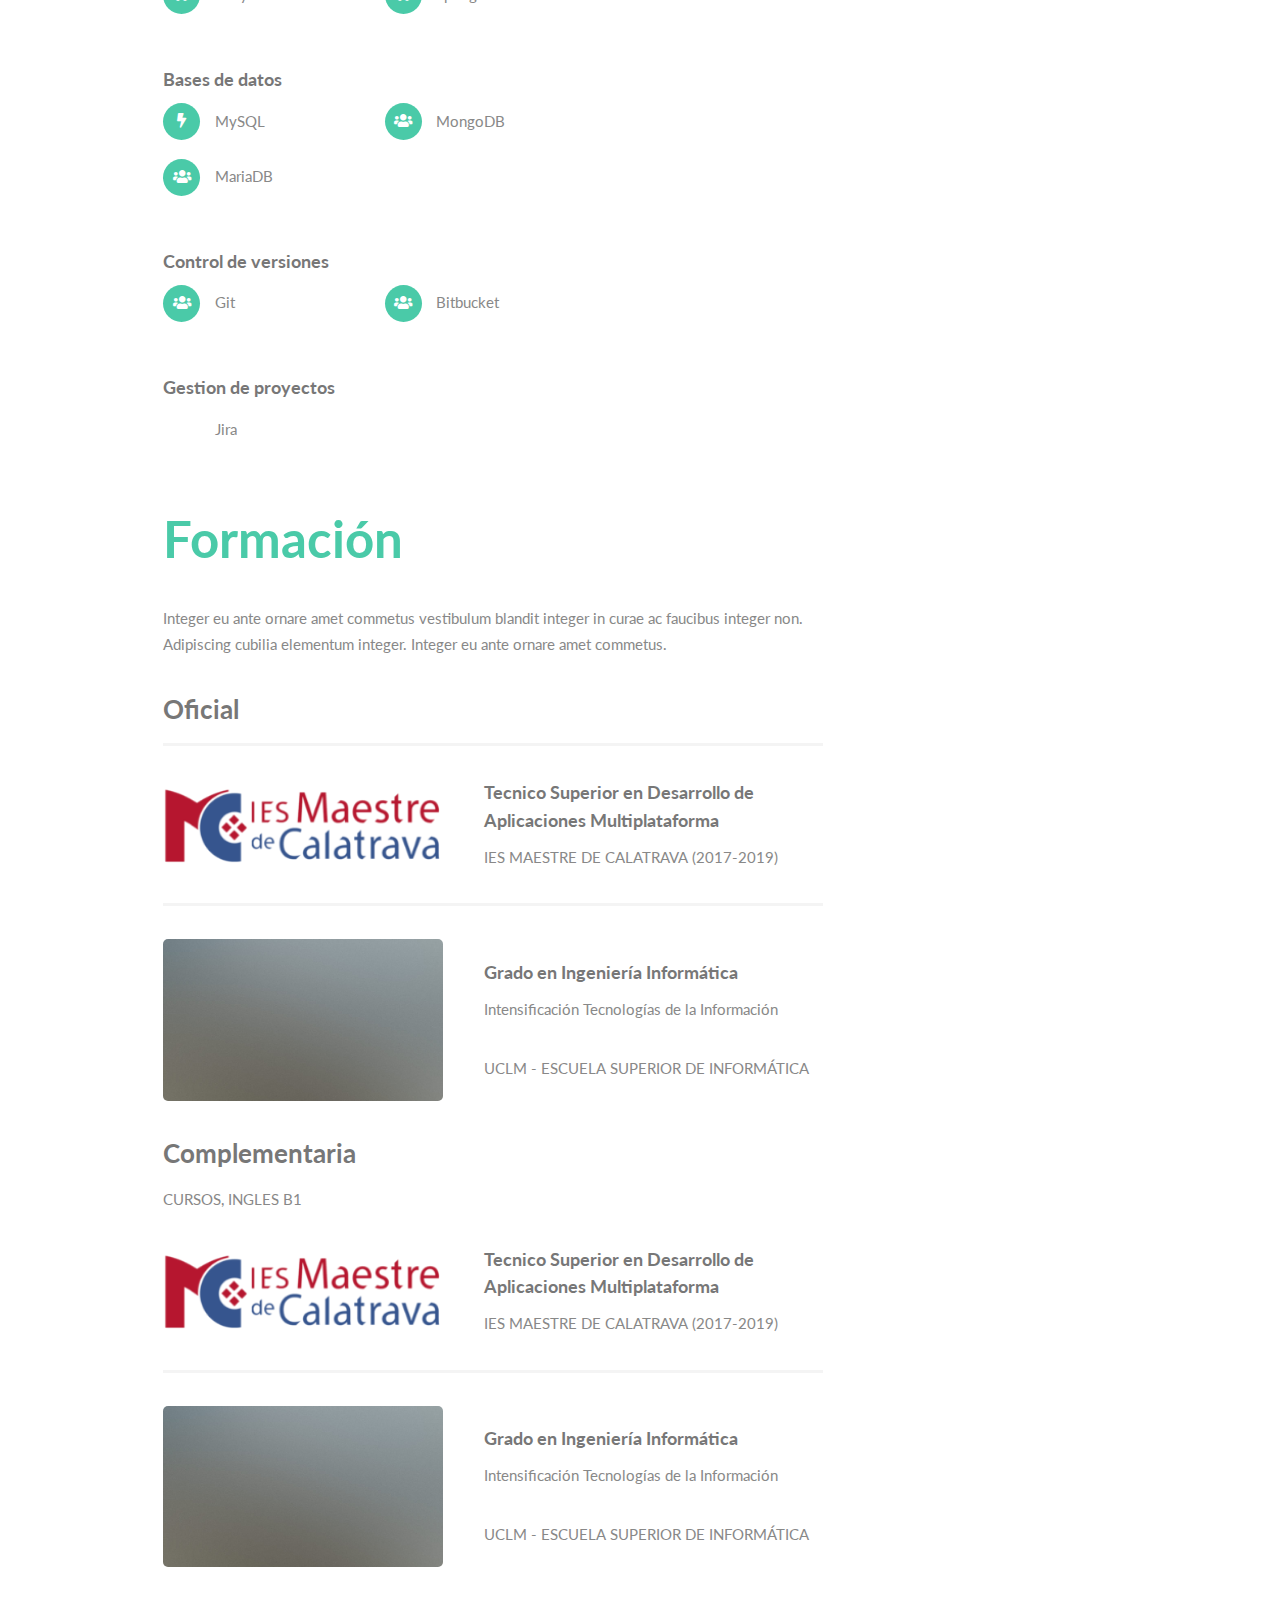
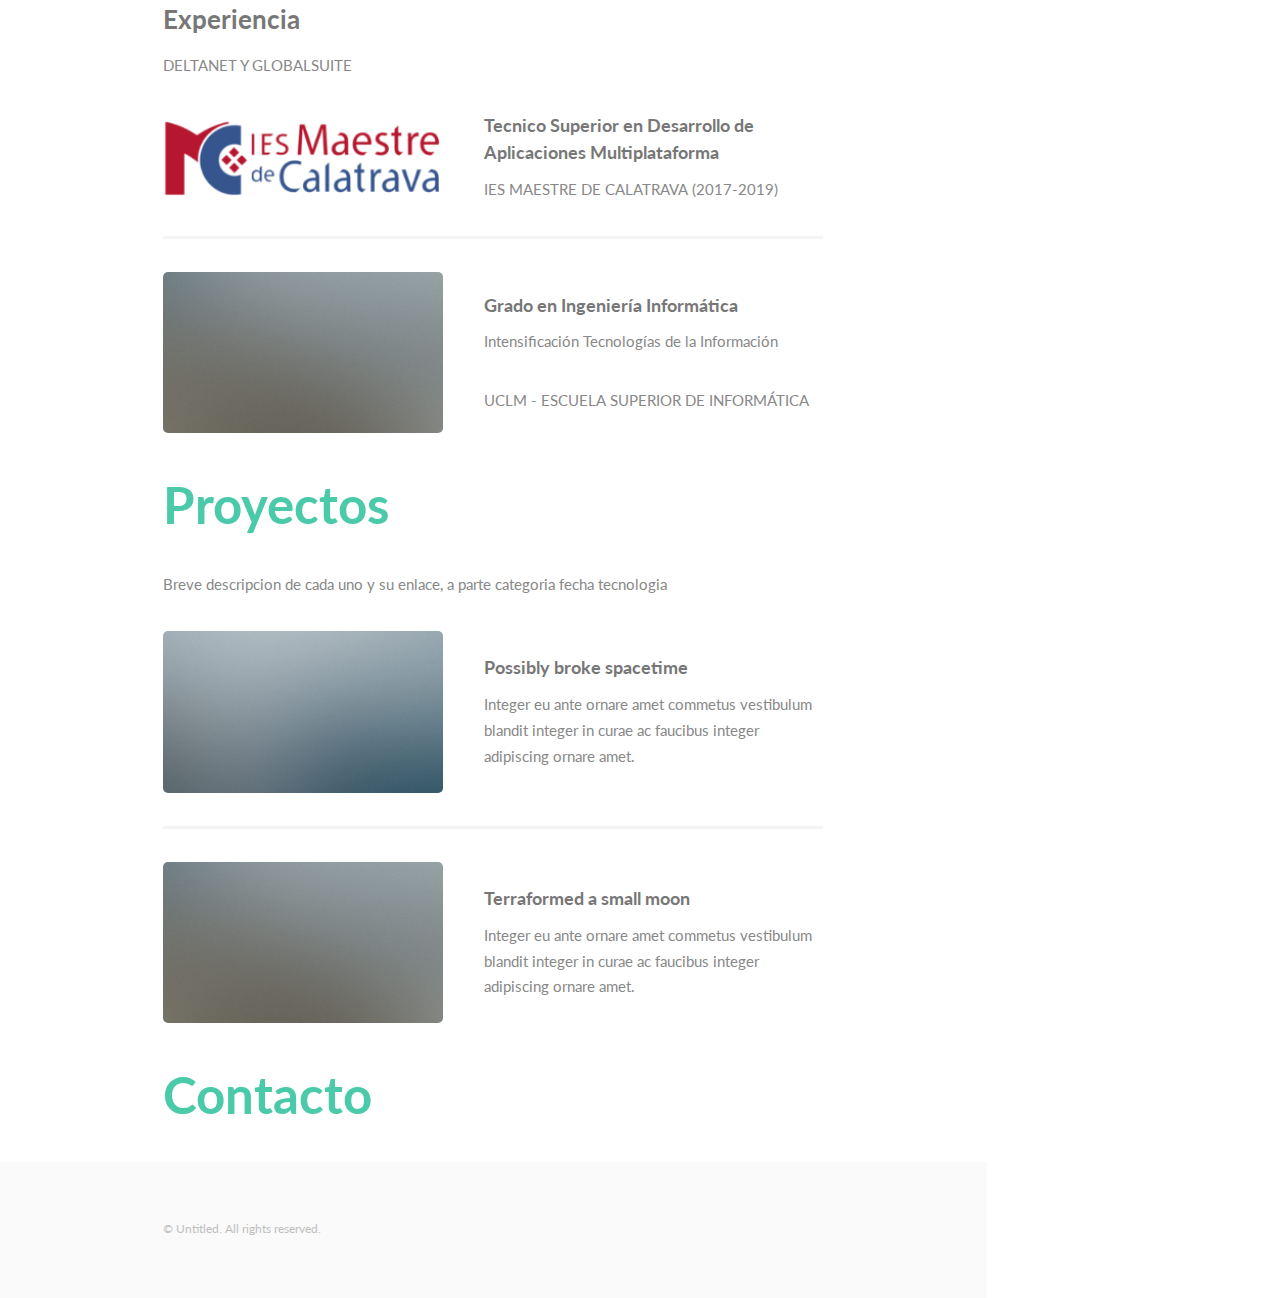
==== commit fab3f187: "added background and button" ====
--- a/index.html
+++ b/index.html
@@ -22,10 +22,10 @@
 				</header>
 				<nav id="nav">
 					<ul>
-						<li><a href="#about" class="active">Sobre mí</a></li>
-						<li><a href="#knowledge">Conocimientos</a></li>
-						<li><a href="#education">Formación</a></li>
-						<li><a href="#portfolio">Portfolio</a></li>
+						<li><a href="#about" >Sobre mí</a></li>
+						<li><a href="#knowledge" >Conocimientos</a></li>
+						<li><a href="#education" >Formación</a></li>
+						<li><a href="#portfolio" >Portfolio</a></li>
 						<li><a href="#four">Contacto</a></li>
 					</ul>
 				</nav>
@@ -45,7 +45,8 @@
 							<section id="#">
 								
 								<div class="image main" data-position="center">
-									<img src="images/banner.jpg" alt="" />
+									<img src="images/fondo2.gif" alt="" />
+									<button class="boton-cv">Descargar CV</button>
 								</div>
 							
 							</section>
@@ -128,9 +129,12 @@
 						<!-- Two -->
 							<section id="education">
 								<div class="container">
-									<h3>Formación Oficial</h3>
+									<header class="major">
+										<h2>Formación</h2>
+									</header>
 									<p>Integer eu ante ornare amet commetus vestibulum blandit integer in curae ac faucibus integer non. Adipiscing cubilia elementum integer. Integer eu ante ornare amet commetus.</p>
 									<div class="features">
+										<h3>Oficial</h3>
 										<article>
 											<a href="https://www.educa.jccm.es/es/fpclm/ciclos-formativos-1/tecnico-superior-desarrollo-aplicaciones-multiplataforma" target="_blank" class="image"><img src="images/logotipo-ies-maestredecalatrava-1.png" alt="" /></a>
 											<div class="inner">
@@ -149,7 +153,7 @@
 									</div>
 								</div>
 								<div class="container">
-									<h3>Formación Complementaria</h3>
+									<h3>Complementaria</h3>
 									<p>CURSOS, INGLES B1</p>
 									<div class="features">
 										<article>
@@ -195,7 +199,9 @@
 						<!-- Three -->
 							<section id="portfolio">
 								<div class="container">
-									<h3>PROYECTOS GITHUB</h3>
+									<header class="major">
+										<h2>Proyectos</h2>
+									</header>
 									<p>Breve descripcion de cada uno y su enlace, a parte categoria fecha tecnologia</p>
 									<div class="features">
 										<article>
@@ -219,7 +225,9 @@
 						<!-- Four -->
 							<section id="four">
 								<div class="container">
-									<h3>Contact Me</h3>
+									<header class="major">
+										<h2>Contacto</h2>
+									</header>
 								</div>
 							</section>
 				<!-- Footer -->
--- a/assets/css/main.css
+++ b/assets/css/main.css
@@ -29,6 +29,21 @@
 footer, header, hgroup, menu, nav, section {
 	display: block;}
 
+	.boton-cv {
+		position: absolute;
+		top: 50%;
+		left: 50%;
+		transform: translate(-50%, -50%);
+		padding: 10px 20px;
+		background-color: #4acaa8;
+		color: white;
+		border: none;
+		border-radius: 0px;
+		font-family: "Lato", sans-serif;
+		font-size: 20pt;
+		font-weight: 400;
+		cursor: pointer;
+	  }
 body {
 	line-height: 1;
 }
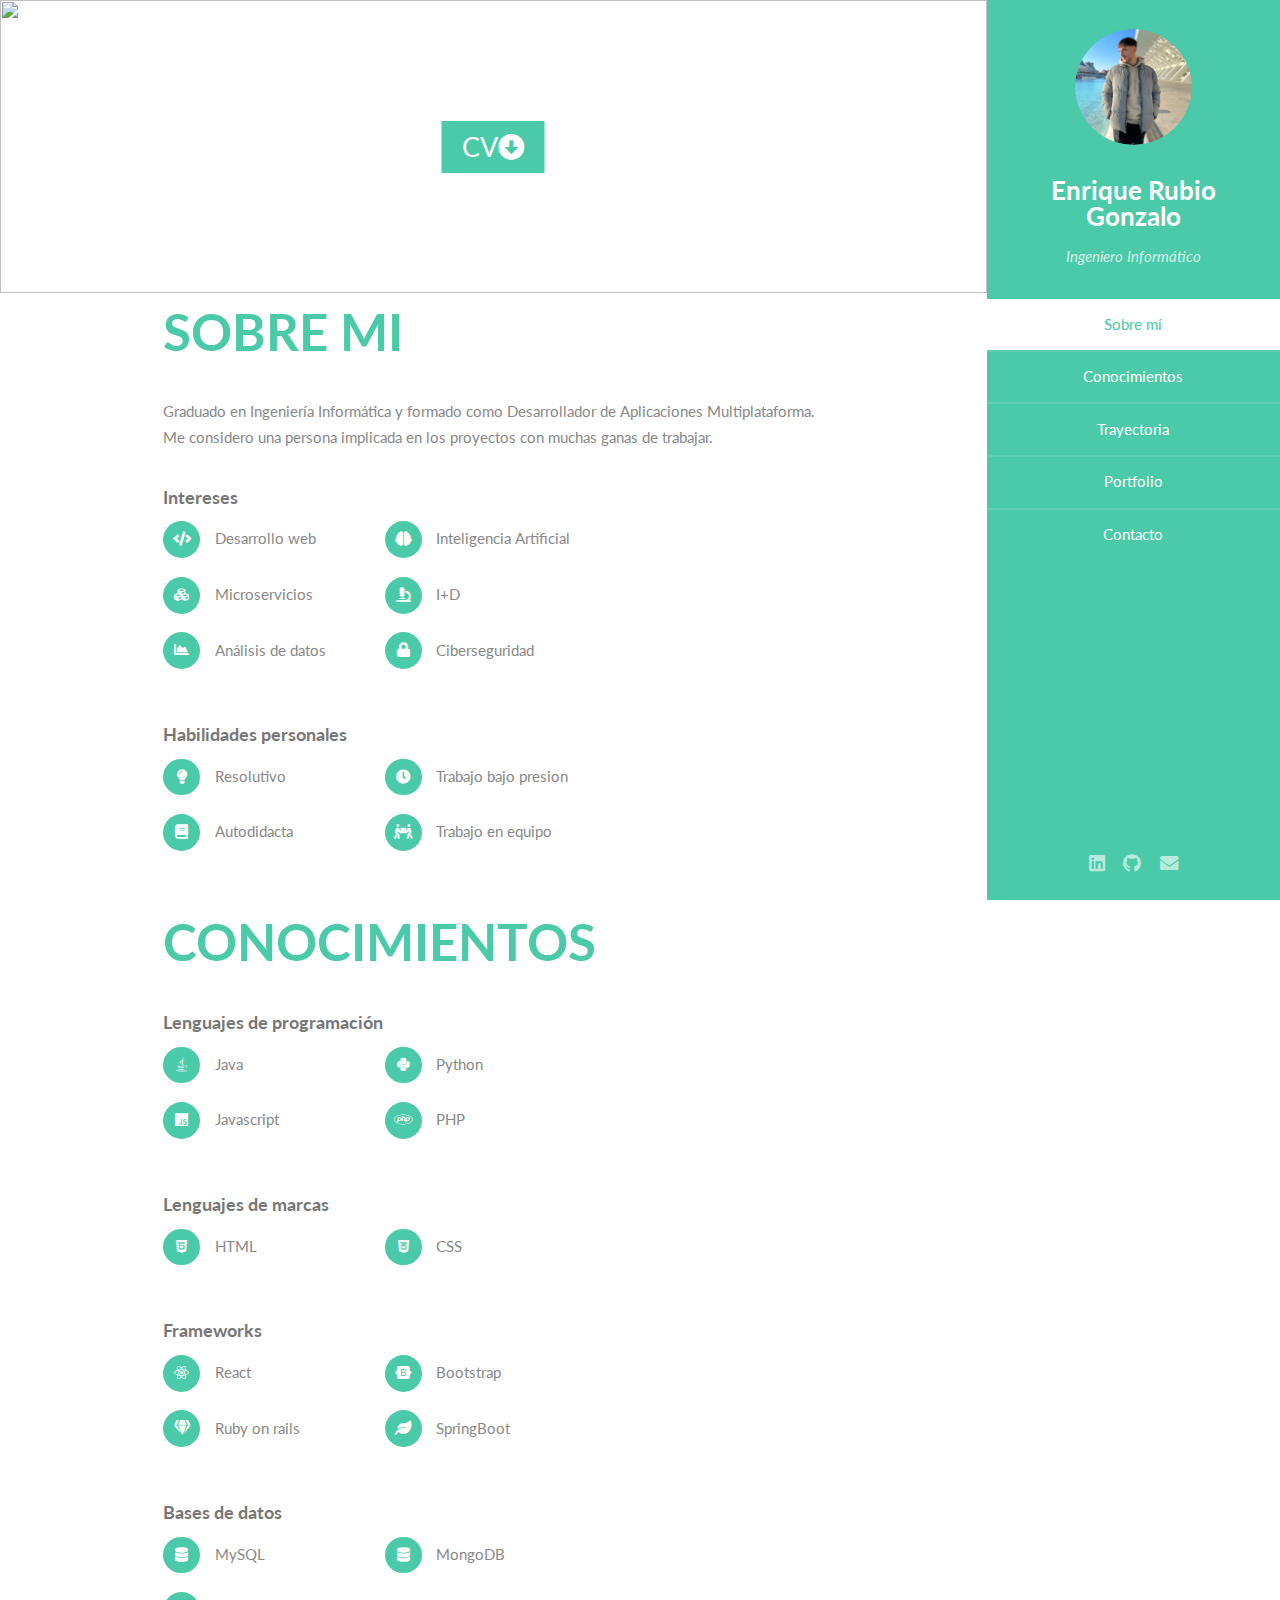
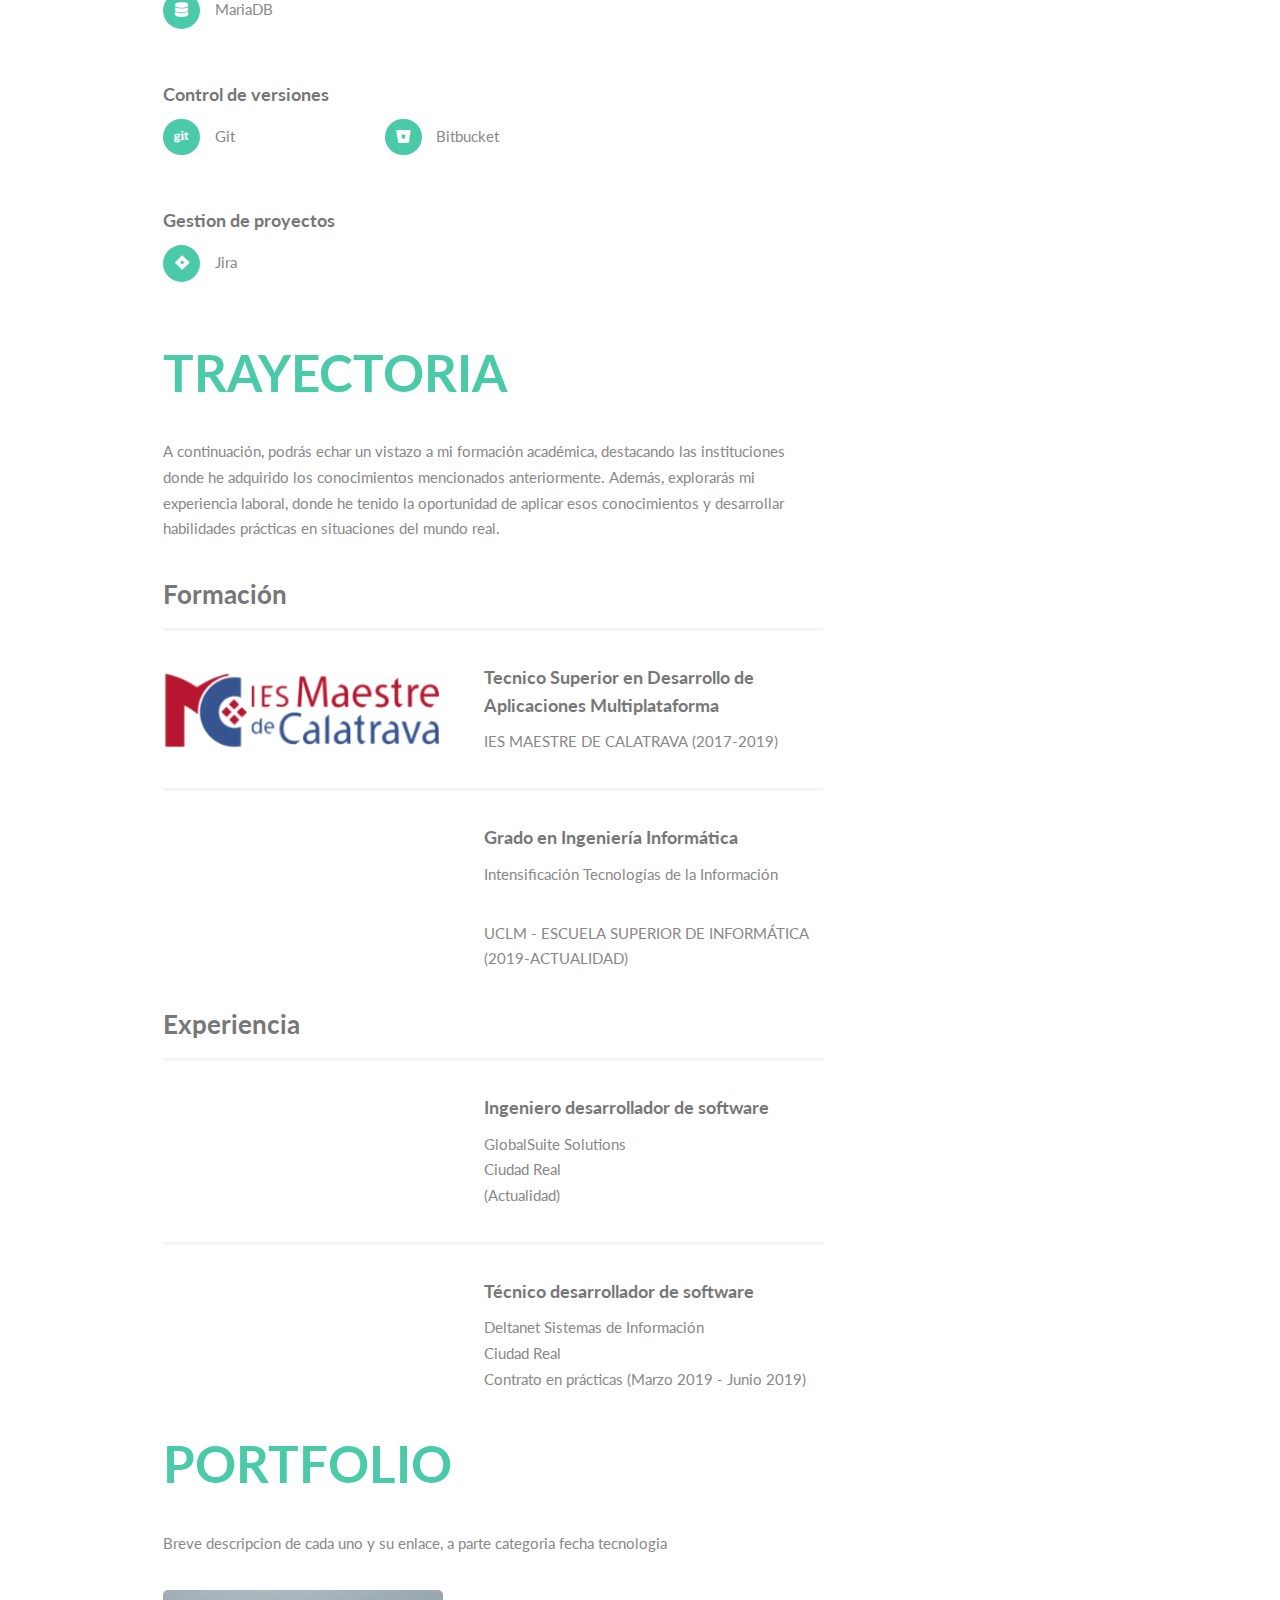
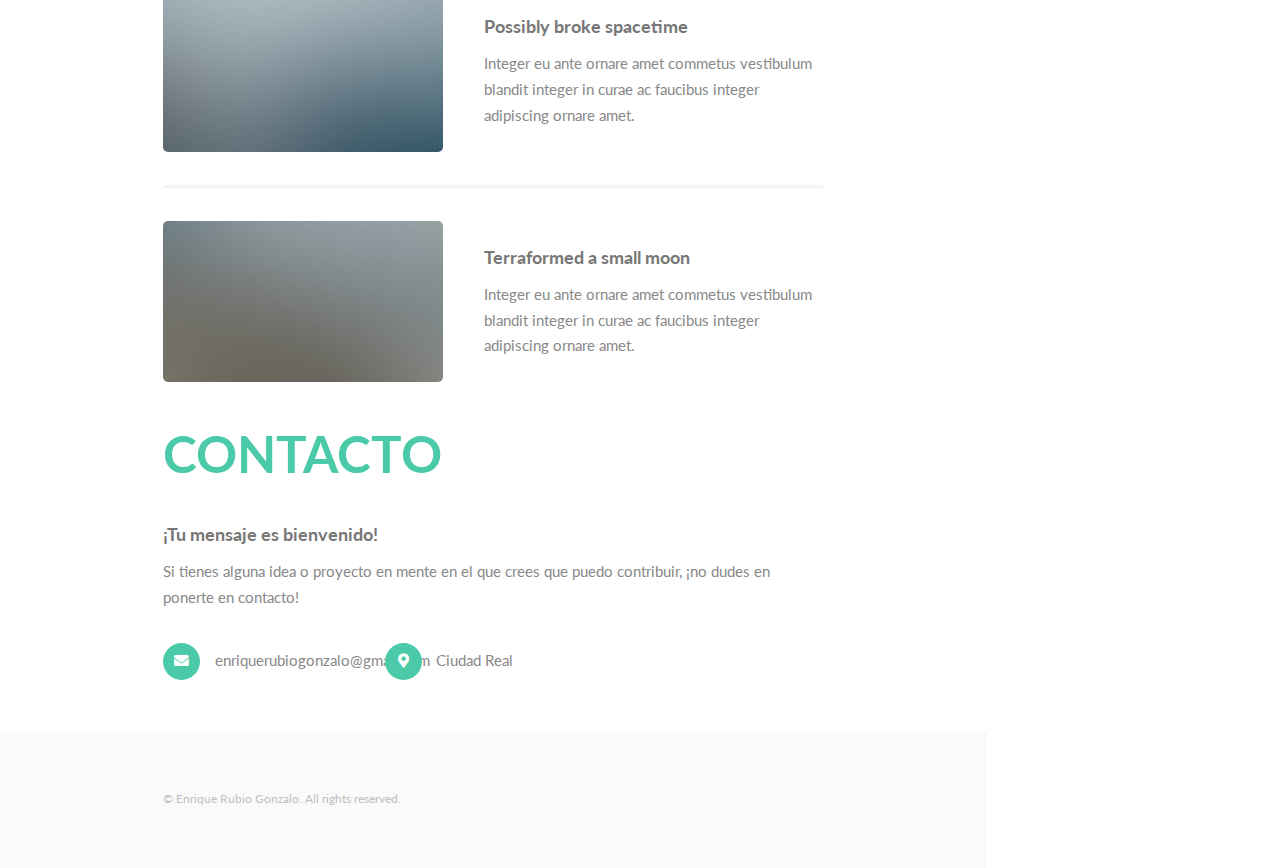
==== commit 9b046939: "titles" ====
--- a/index.html
+++ b/index.html
@@ -22,11 +22,11 @@
 				</header>
 				<nav id="nav">
 					<ul>
-						<li><a href="#about" >Sobre mí</a></li>
-						<li><a href="#knowledge" >Conocimientos</a></li>
-						<li><a href="#education" >Formación</a></li>
-						<li><a href="#portfolio" >Portfolio</a></li>
-						<li><a href="#four">Contacto</a></li>
+						<li><a href="#about">Sobre mí</a></li>
+						<li><a href="#knowledge">Conocimientos</a></li>
+						<li><a href="#education">Trayectoria</a></li>
+						<li><a href="#portfolio">Portfolio</a></li>
+						<li><a href="#contact">Contacto</a></li>
 					</ul>
 				</nav>
 				<footer>
@@ -45,8 +45,9 @@
 							<section id="#">
 								
 								<div class="image main" data-position="center">
-									<img src="images/fondo2.gif" alt="" />
-									<button class="boton-cv">Descargar CV</button>
+									<img src="images/diseño3.gif" alt="" />
+									<button class="boton-cv" onClick="descargarPDF()">CV<i class="fas fa-arrow-alt-circle-down"></i>
+									</button>
 								</div>
 							
 							</section>
@@ -54,7 +55,7 @@
 							<section id="about">
 								<div class="container">
 									<header class="major">
-										<h2>Sobre mí</h2>
+										<h2>SOBRE MI</h2>
 									</header>
 									<p>
 										Graduado en Ingeniería Informática y formado como Desarrollador de
@@ -63,20 +64,20 @@
 										trabajar.
 									</p>
 									<h4>Intereses</h4>
-									<ul class="feature-icons">
+									<ul class="feature-icons columns-3">
 										<li class="icon solid fa-code">Desarrollo web</li>
-										<li class="icon solid fa-cubes">Inteligencia Artificial</li>
-										<li class="icon solid fa-book">Microservicios</li>
-										<li class="icon solid fa-coffee">I+D</li>
-										<li class="icon solid fa-bolt">Análisis de datos</li>
-										<li class="icon solid fa-users">Ciberseguridad</li>
+										<li class="icon solid fa-brain">Inteligencia Artificial</li>
+										<li class="icon solid fa-cubes">Microservicios</li>
+										<li class="icon solid fa-microscope">I+D</li>
+										<li class="icon solid fa-chart-area">Análisis de datos</li>
+										<li class="icon solid fa-lock">Ciberseguridad</li>
 									</ul>
 									<h4>Habilidades personales</h4>
-									<ul class="feature-icons">
-										<li class="icon solid fa-code">Resolutivo</li>
-										<li class="icon solid fa-cubes">Trabajo bajo presion</li>
+									<ul class="feature-icons columns-3">
+										<li class="icon solid fa-lightbulb">Resolutivo</li>
+										<li class="icon solid fa-clock">Trabajo bajo presion</li>
 										<li class="icon solid fa-book">Autodidacta</li>
-										<li class="icon solid fa-coffee">Trabajo en equipo</li>
+										<li class="icon solid fa-people-carry">Trabajo en equipo</li>
 									</ul>
 								</div>
 							</section>
@@ -84,45 +85,41 @@
 						<section id="knowledge">
 							<div class="container">
 								<header class="major">
-									<h2>Conocimientos</h2>
+									<h2>CONOCIMIENTOS</h2>
 								</header>
 								<h4>Lenguajes de programación</h4>
-								<ul class="feature-icons">
-										<li class="icon solid fa-code">Java</li>
-										<li class="icon solid fa-cubes">Python</li>
-										<li class="icon solid fa-cubes">Javascript</li>
-										<li class="icon solid fa-users">PHP</li>
-										<li class="icon solid fa-cubes">C#</li>
+								<ul class="feature-icons columns-3">
+										<li class="icon brands fa-java">Java</li>
+										<li class="icon brands fa-python">Python</li>
+										<li class="icon brands fa-js">Javascript</li>
+										<li class="icon brands fa-php">PHP</li>
 								</ul>
 								<h4>Lenguajes de marcas</h4>
-								<ul class="feature-icons">
-										<li class="icon solid fa-book">HTML</li>
-										<li class="icon solid fa-coffee">CSS</li>
-										<li class="icon solid fa-bolt">XML</li>
+								<ul class="feature-icons columns-3">
+										<li class="icon brands fa-html5">HTML</li>
+										<li class="icon brands fa-css3-alt">CSS</li>
 								</ul>
 								<h4>Frameworks</h4>
-								<ul class="feature-icons">
-										<li class="icon solid fa-bolt">React</li>
-										<li class="icon solid fa-users">UWP</li>
-										<li class="icon solid fa-cubes">WPF</li>
-										<li class="icon solid fa-cubes">Bootstrap</li>
-										<li class="icon solid fa-cubes">Ruby on rails</li>
-										<li class="icon solid fa-cubes">SpringBoot</li>
+								<ul class="feature-icons columns-3">
+										<li class="icon brands fa-react">React</li>
+										<li class="icon brands fa-bootstrap">Bootstrap</li>
+										<li class="icon solid fa-gem">Ruby on rails</li>
+										<li class="icon solid fa-leaf">SpringBoot</li>
 								</ul>
 								<h4>Bases de datos</h4>
-								<ul class="feature-icons">
-										<li class="icon solid fa-bolt">MySQL</li>
-										<li class="icon solid fa-users">MongoDB</li>
-										<li class="icon solid fa-users">MariaDB</li>
+								<ul class="feature-icons columns-3">
+										<li class="icon solid fa-database">MySQL</li>
+										<li class="icon solid fa-database">MongoDB</li>
+										<li class="icon solid fa-database">MariaDB</li>
 								</ul>
 								<h4>Control de versiones</h4>
-								<ul class="feature-icons">
-										<li class="icon solid fa-users">Git</li>
-										<li class="icon solid fa-users">Bitbucket</li>
+								<ul class="feature-icons columns-3">
+										<li class="icon brands fa-git">Git</li>
+										<li class="icon brands fa-bitbucket">Bitbucket</li>
 								</ul>
 								<h4>Gestion de proyectos</h4>
-								<ul class="feature-icons">
-										<li class="fa-brands jira">Jira</li>
+								<ul class="feature-icons columns-3">
+										<li class="icon brands fa-jira">Jira</li>
 								</ul>
 							</div>
 						</section>
@@ -130,11 +127,11 @@
 							<section id="education">
 								<div class="container">
 									<header class="major">
-										<h2>Formación</h2>
-									</header>
-									<p>Integer eu ante ornare amet commetus vestibulum blandit integer in curae ac faucibus integer non. Adipiscing cubilia elementum integer. Integer eu ante ornare amet commetus.</p>
+										<h2>TRAYECTORIA</h2>
+									</header>
+									<p>A continuación, podrás echar un vistazo a mi formación académica, destacando las instituciones donde he adquirido los conocimientos mencionados anteriormente. Además, explorarás mi experiencia laboral, donde he tenido la oportunidad de aplicar esos conocimientos y desarrollar habilidades prácticas en situaciones del mundo real.</p>
 									<div class="features">
-										<h3>Oficial</h3>
+										<h3>Formación</h3>
 										<article>
 											<a href="https://www.educa.jccm.es/es/fpclm/ciclos-formativos-1/tecnico-superior-desarrollo-aplicaciones-multiplataforma" target="_blank" class="image"><img src="images/logotipo-ies-maestredecalatrava-1.png" alt="" /></a>
 											<div class="inner">
@@ -143,53 +140,34 @@
 											</div>
 										</article>
 										<article>
-											<a href="https://esi.uclm.es/" target="_blank" class="image"><img src="images/pic02.jpg" alt="" /></a>
+											<a href="https://esi.uclm.es/" target="_blank" class="image"><img src="images/logoesi1.png" alt="" /></a>
 											<div class="inner">
 												<h4>Grado en Ingeniería Informática</h4>
 												<p>Intensificación Tecnologías de la Información</p>
-												<p>UCLM - ESCUELA SUPERIOR DE INFORMÁTICA</p>
+												<p>UCLM - ESCUELA SUPERIOR DE INFORMÁTICA (2019-ACTUALIDAD)</p>
 											</div>
 										</article>
 									</div>
 								</div>
 								<div class="container">
-									<h3>Complementaria</h3>
-									<p>CURSOS, INGLES B1</p>
 									<div class="features">
-										<article>
-											<a href="https://www.educa.jccm.es/es/fpclm/ciclos-formativos-1/tecnico-superior-desarrollo-aplicaciones-multiplataforma" target="_blank" class="image"><img src="images/logotipo-ies-maestredecalatrava-1.png" alt="" /></a>
-											<div class="inner">
-												<h4>Tecnico Superior en Desarrollo de Aplicaciones Multiplataforma</h4>
-												<p>IES MAESTRE DE CALATRAVA (2017-2019)</p>
-											</div>
-										</article>
-										<article>
-											<a href="https://esi.uclm.es/" target="_blank" class="image"><img src="images/pic02.jpg" alt="" /></a>
-											<div class="inner">
-												<h4>Grado en Ingeniería Informática</h4>
-												<p>Intensificación Tecnologías de la Información</p>
-												<p>UCLM - ESCUELA SUPERIOR DE INFORMÁTICA</p>
-											</div>
-										</article>
-									</div>
-								</div>
-								<div class="container">
-									<h3>Experiencia</h3>
-									<p>DELTANET Y GLOBALSUITE</p>
-									<div class="features">
-										<article>
-											<a href="https://www.educa.jccm.es/es/fpclm/ciclos-formativos-1/tecnico-superior-desarrollo-aplicaciones-multiplataforma" target="_blank" class="image"><img src="images/logotipo-ies-maestredecalatrava-1.png" alt="" /></a>
-											<div class="inner">
-												<h4>Tecnico Superior en Desarrollo de Aplicaciones Multiplataforma</h4>
-												<p>IES MAESTRE DE CALATRAVA (2017-2019)</p>
-											</div>
-										</article>
-										<article>
-											<a href="https://esi.uclm.es/" target="_blank" class="image"><img src="images/pic02.jpg" alt="" /></a>
-											<div class="inner">
-												<h4>Grado en Ingeniería Informática</h4>
-												<p>Intensificación Tecnologías de la Información</p>
-												<p>UCLM - ESCUELA SUPERIOR DE INFORMÁTICA</p>
+										<h3>Experiencia</h3>
+										<article>
+											<a href="https://www.globalsuitesolutions.com/es/" target="_blank" class="image"><img src="images/GSS-LOGO.jpg" alt="" /></a>
+											<div class="inner">
+												<h4>Ingeniero desarrollador de software</h4>
+												<p>GlobalSuite Solutions</br>
+												Ciudad Real</br>
+												(Actualidad)</p>
+											</div>
+										</article>
+										<article>
+											<a href="https://www.deltanet.es/" target="_blank" class="image"><img src="images/deltanet.png" alt="" /></a>
+											<div class="inner">
+												<h4>Técnico desarrollador de software</h4>
+												<p>Deltanet Sistemas de Información</br>
+												Ciudad Real</br>
+												Contrato en prácticas (Marzo 2019 - Junio 2019)</p>
 											</div>
 										</article>
 									</div>
@@ -200,7 +178,7 @@
 							<section id="portfolio">
 								<div class="container">
 									<header class="major">
-										<h2>Proyectos</h2>
+										<h2>PORTFOLIO</h2>
 									</header>
 									<p>Breve descripcion de cada uno y su enlace, a parte categoria fecha tecnologia</p>
 									<div class="features">
@@ -223,20 +201,26 @@
 							</section>
 
 						<!-- Four -->
-							<section id="four">
-								<div class="container">
-									<header class="major">
-										<h2>Contacto</h2>
-									</header>
+							<section id="contact">
+								<div class="container">
+									<header class="major">
+										<h2>CONTACTO</h2>
+									</header>
+									<h4>¡Tu mensaje es bienvenido!</h4>
+									<p>Si tienes alguna idea o proyecto en mente en el que crees que puedo contribuir, ¡no dudes en ponerte en contacto!</p>
+									<ul class="feature-icons columns-2">
+										<li class="icon solid fa-envelope">enriquerubiogonzalo@gmail.com</li>
+										<li class="icon solid fa-map-marker-alt">Ciudad Real</li>
+									</ul>
 								</div>
 							</section>
 				<!-- Footer -->
 					<section id="footer">
 						<div class="container">
 							<ul class="copyright">
-								<li>&copy; Untitled. All rights reserved.</li>
+								<li>&copy; Enrique Rubio Gonzalo. All rights reserved.</li>
 							</ul>
-						</div>
+						</div>   
 					</section>
 
 			</div>
@@ -249,6 +233,17 @@
 			<script src="assets/js/breakpoints.min.js"></script>
 			<script src="assets/js/util.js"></script>
 			<script src="assets/js/main.js"></script>
+			<script>
+				function descargarPDF() {
+					var pdfURL = '/images/ENRIQUERUBIOCV.pdf';
+					var link = document.createElement('a');
+					link.href = pdfURL;
+					link.download = 'EnriqueRubioGonzalo-CV.pdf';
+					document.body.appendChild(link);
+					link.click();
+					document.body.removeChild(link);
+				}
+			</script>
 
 	</body>
 </html>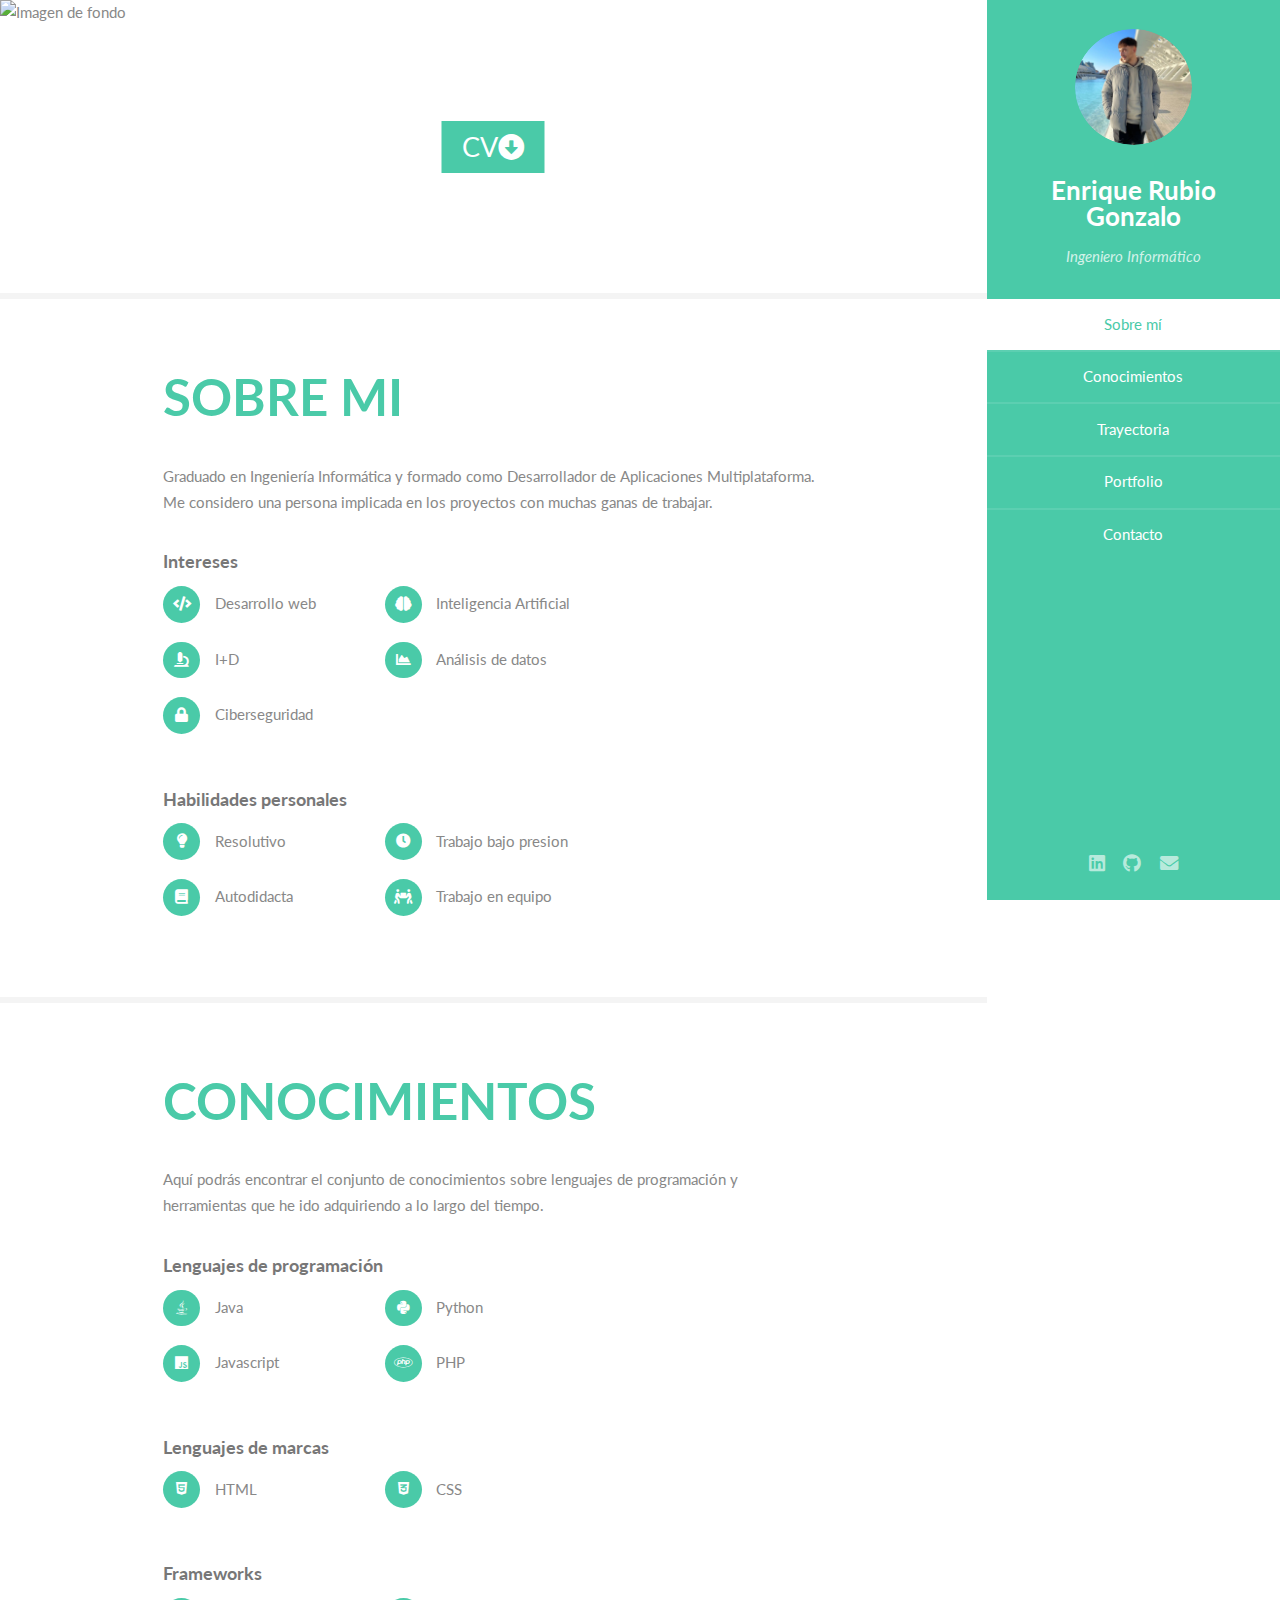
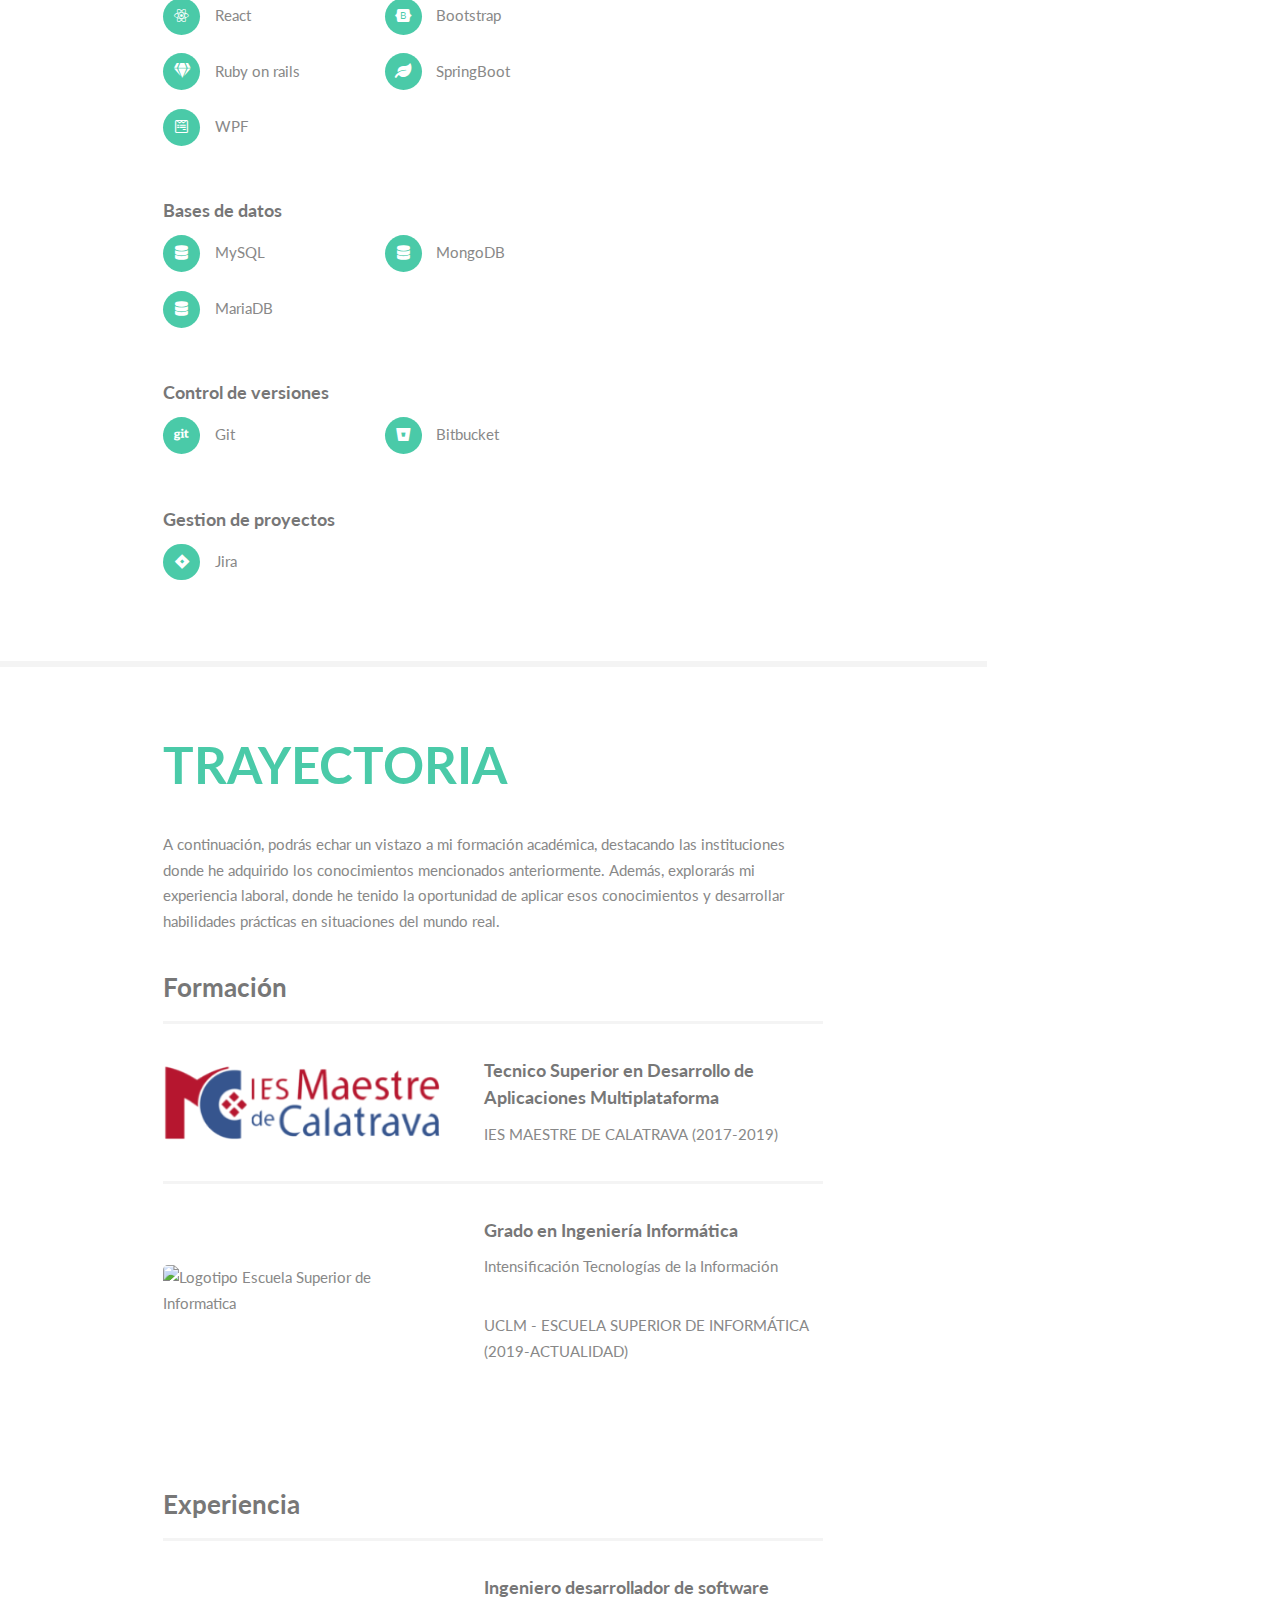
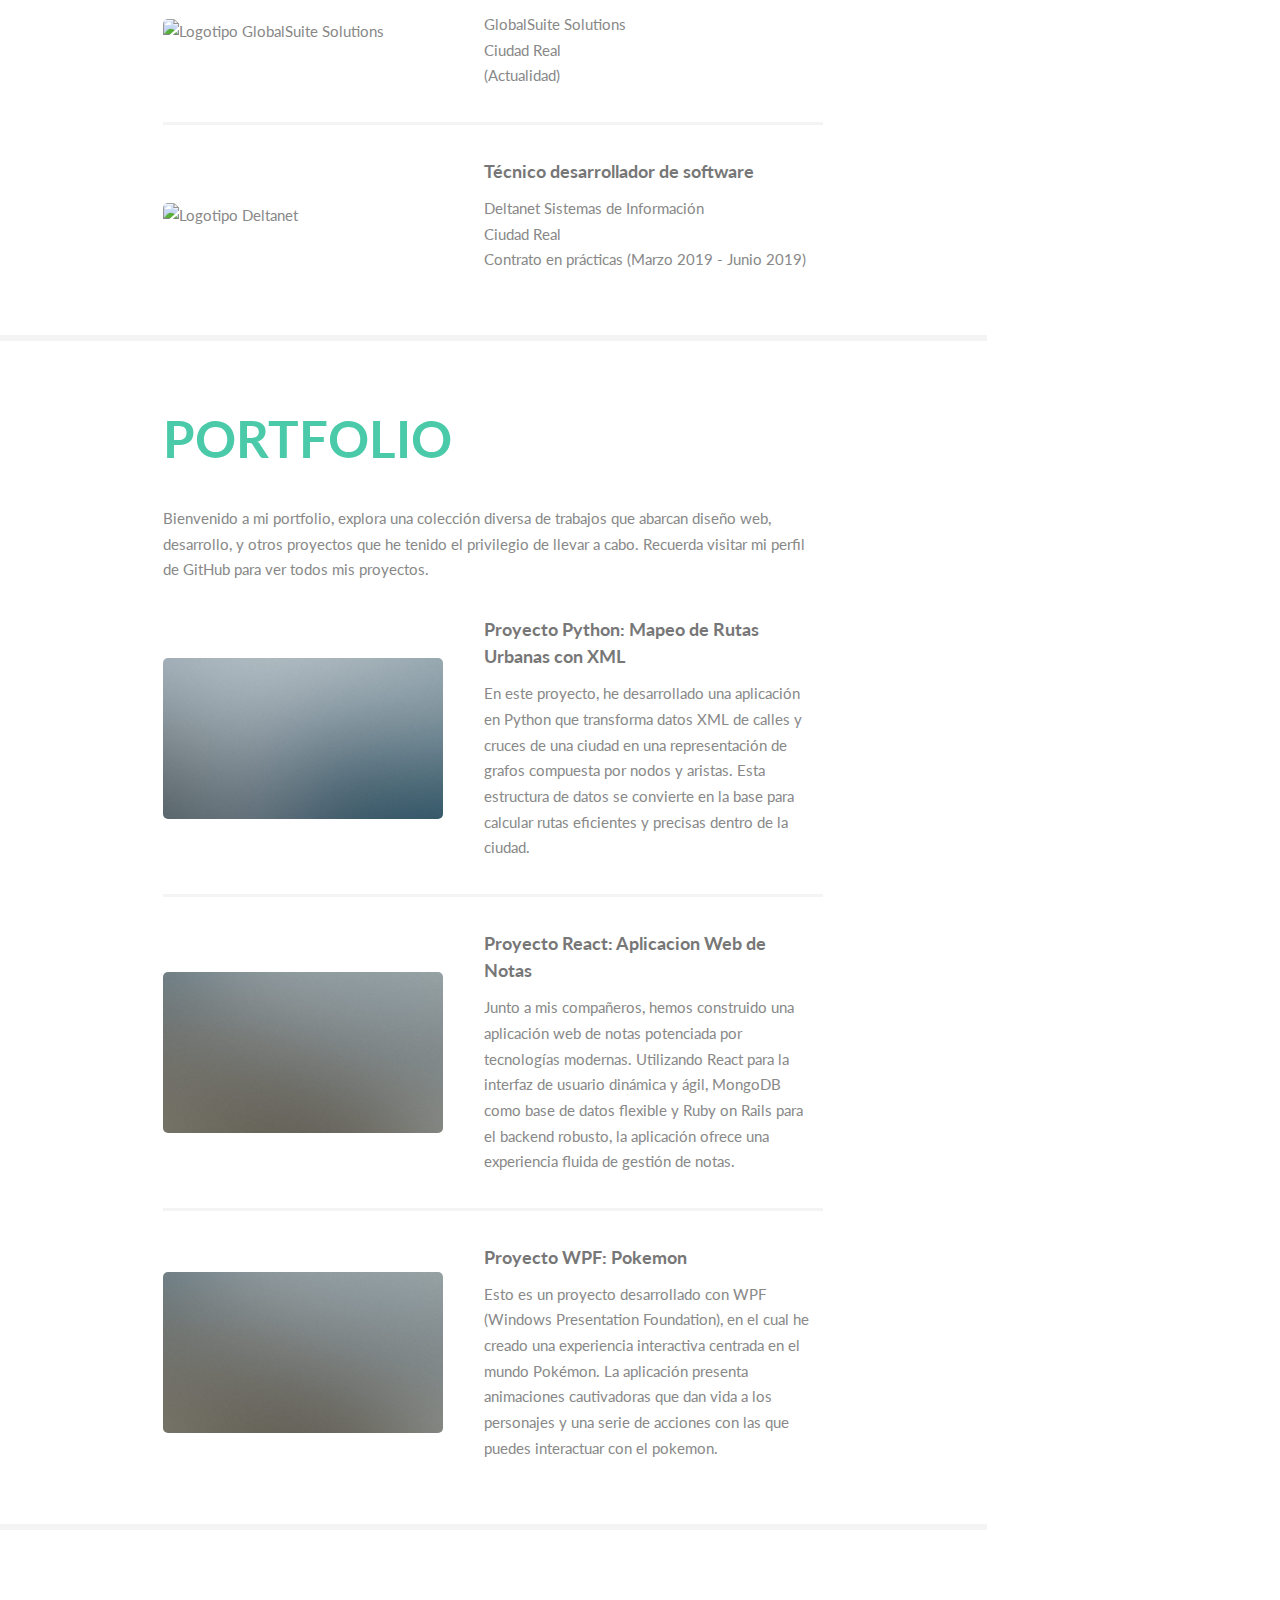
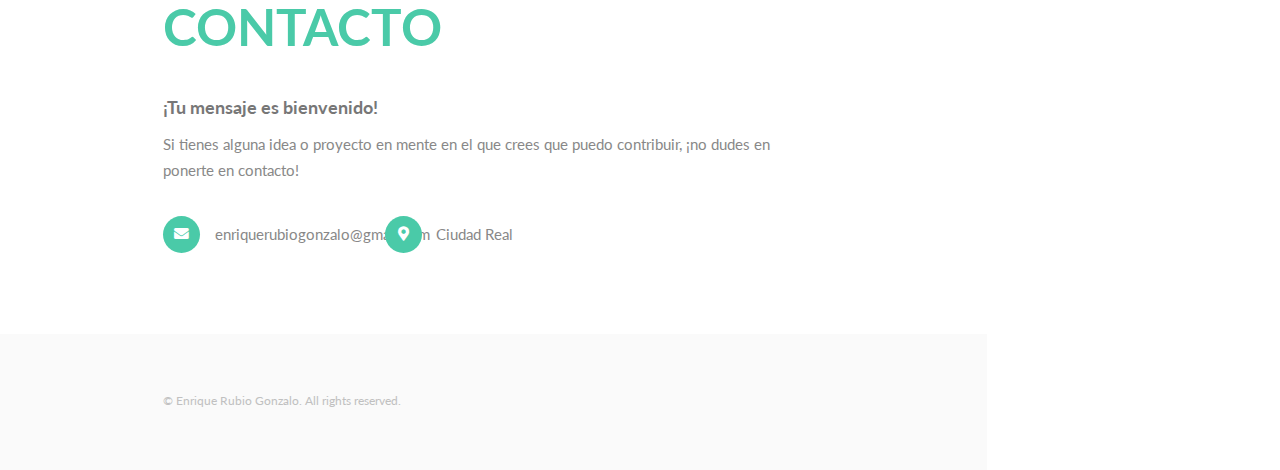
==== commit 5fc8ac13: "Analiticas Google" ====
--- a/index.html
+++ b/index.html
@@ -1,14 +1,16 @@
 <!DOCTYPE HTML>
-<!--
-	Read Only by HTML5 UP
-	html5up.net | @ajlkn
-	Free for personal and commercial use under the CCA 3.0 license (html5up.net/license)
--->
-<html>
+
+<html lang="es">
 	<head>
-		<title>Enrique Rubio Gonzalo - Web personal</title>
+		<meta name="google-site-verification" content="i5ePrvZ9VYdD59ftI-ChM6Gg8j9FXSjdBU1NpG--EcY" />
+		<title>Enrique Rubio Gonzalo</title>
 		<meta charset="utf-8" />
 		<meta name="viewport" content="width=device-width, initial-scale=1, user-scalable=no" />
+		<meta name="description" content="Enrique Rubio Gonzalo - Web personal" />
+		<meta name="keywords" content="Enrique Rubio Gonzalo, EnriqueRubio, Ingeniero, Informatica, Ingeniero Informatico, Ciudad Real" />
+		<meta name="author" content="Enrique Rubio Gonzalo" />
+		<meta name="copyright" content="Enrique Rubio Gonzalo. All rights reserved." />
+		<link rel="canonical" href="https://enriquerubio.github.io">
 		<link rel="stylesheet" href="assets/css/main.css" />
 	</head>
 	<body class="is-preload">
@@ -16,7 +18,7 @@
 		<!-- Header -->
 			<section id="header">
 				<header>
-					<span class="image avatar"><img src="images/perfil.jpg" alt="" /></span>
+					<span class="image avatar"><img src="images/perfil.jpg" alt="Imagen de perfil" /></span>
 					<h1 id="logo"><a href="#">Enrique Rubio Gonzalo</a></h1>
 					<p>Ingeniero Informático</br></p>
 				</header>
@@ -42,10 +44,11 @@
 			<div id="wrapper">
 
 				<!-- Main -->
+				<div id="main">
 							<section id="#">
 								
 								<div class="image main" data-position="center">
-									<img src="images/diseño3.gif" alt="" />
+									<img src="images/diseño3.gif" alt="Imagen de fondo" />
 									<button class="boton-cv" onClick="descargarPDF()">CV<i class="fas fa-arrow-alt-circle-down"></i>
 									</button>
 								</div>
@@ -67,7 +70,6 @@
 									<ul class="feature-icons columns-3">
 										<li class="icon solid fa-code">Desarrollo web</li>
 										<li class="icon solid fa-brain">Inteligencia Artificial</li>
-										<li class="icon solid fa-cubes">Microservicios</li>
 										<li class="icon solid fa-microscope">I+D</li>
 										<li class="icon solid fa-chart-area">Análisis de datos</li>
 										<li class="icon solid fa-lock">Ciberseguridad</li>
@@ -87,6 +89,7 @@
 								<header class="major">
 									<h2>CONOCIMIENTOS</h2>
 								</header>
+								<p>Aquí podrás encontrar el conjunto de conocimientos sobre lenguajes de programación y herramientas que he ido adquiriendo a lo largo del tiempo.</p>
 								<h4>Lenguajes de programación</h4>
 								<ul class="feature-icons columns-3">
 										<li class="icon brands fa-java">Java</li>
@@ -105,6 +108,7 @@
 										<li class="icon brands fa-bootstrap">Bootstrap</li>
 										<li class="icon solid fa-gem">Ruby on rails</li>
 										<li class="icon solid fa-leaf">SpringBoot</li>
+										<li class="icon brands fa-wpforms">WPF</li>
 								</ul>
 								<h4>Bases de datos</h4>
 								<ul class="feature-icons columns-3">
@@ -133,14 +137,14 @@
 									<div class="features">
 										<h3>Formación</h3>
 										<article>
-											<a href="https://www.educa.jccm.es/es/fpclm/ciclos-formativos-1/tecnico-superior-desarrollo-aplicaciones-multiplataforma" target="_blank" class="image"><img src="images/logotipo-ies-maestredecalatrava-1.png" alt="" /></a>
+											<a href="https://www.educa.jccm.es/es/fpclm/ciclos-formativos-1/tecnico-superior-desarrollo-aplicaciones-multiplataforma" target="_blank" class="image"><img src="images/logotipo-ies-maestredecalatrava-1.png" alt="Logotipo Maestre de Calatrava" /></a>
 											<div class="inner">
 												<h4>Tecnico Superior en Desarrollo de Aplicaciones Multiplataforma</h4>
 												<p>IES MAESTRE DE CALATRAVA (2017-2019)</p>
 											</div>
 										</article>
 										<article>
-											<a href="https://esi.uclm.es/" target="_blank" class="image"><img src="images/logoesi1.png" alt="" /></a>
+											<a href="https://esi.uclm.es/" target="_blank" class="image"><img src="images/logoesi1.png" alt="Logotipo Escuela Superior de Informatica" /></a>
 											<div class="inner">
 												<h4>Grado en Ingeniería Informática</h4>
 												<p>Intensificación Tecnologías de la Información</p>
@@ -153,7 +157,7 @@
 									<div class="features">
 										<h3>Experiencia</h3>
 										<article>
-											<a href="https://www.globalsuitesolutions.com/es/" target="_blank" class="image"><img src="images/GSS-LOGO.jpg" alt="" /></a>
+											<a href="https://www.globalsuitesolutions.com/es/" target="_blank" class="image"><img src="images/GSS-LOGO.jpg" alt="Logotipo GlobalSuite Solutions" /></a>
 											<div class="inner">
 												<h4>Ingeniero desarrollador de software</h4>
 												<p>GlobalSuite Solutions</br>
@@ -162,7 +166,7 @@
 											</div>
 										</article>
 										<article>
-											<a href="https://www.deltanet.es/" target="_blank" class="image"><img src="images/deltanet.png" alt="" /></a>
+											<a href="https://www.deltanet.es/" target="_blank" class="image"><img src="images/deltanet.png" alt="Logotipo Deltanet" /></a>
 											<div class="inner">
 												<h4>Técnico desarrollador de software</h4>
 												<p>Deltanet Sistemas de Información</br>
@@ -180,20 +184,27 @@
 									<header class="major">
 										<h2>PORTFOLIO</h2>
 									</header>
-									<p>Breve descripcion de cada uno y su enlace, a parte categoria fecha tecnologia</p>
+									<p>Bienvenido a mi portfolio, explora una colección diversa de trabajos que abarcan diseño web, desarrollo, y otros proyectos que he tenido el privilegio de llevar a cabo. Recuerda visitar mi perfil de GitHub para ver todos mis proyectos.</p>
 									<div class="features">
 										<article>
-											<a href="#" class="image"><img src="images/pic01.jpg" alt="" /></a>
-											<div class="inner">
-												<h4>Possibly broke spacetime</h4>
-												<p>Integer eu ante ornare amet commetus vestibulum blandit integer in curae ac faucibus integer adipiscing ornare amet.</p>
-											</div>
-										</article>
-										<article>
-											<a href="#" class="image"><img src="images/pic02.jpg" alt="" /></a>
-											<div class="inner">
-												<h4>Terraformed a small moon</h4>
-												<p>Integer eu ante ornare amet commetus vestibulum blandit integer in curae ac faucibus integer adipiscing ornare amet.</p>
+											<a href="https://github.com/EnriqueRubio/Sistemas-Inteligentes" target="_blank" class="image"><img src="images/pic01.jpg" alt="Imagen proyecto" /></a>
+											<div class="inner">
+												<h4>Proyecto Python: Mapeo de Rutas Urbanas con XML</h4>
+												<p>En este proyecto, he desarrollado una aplicación en Python que transforma datos XML de calles y cruces de una ciudad en una representación de grafos compuesta por nodos y aristas. Esta estructura de datos se convierte en la base para calcular rutas eficientes y precisas dentro de la ciudad. </p>
+											</div>
+										</article>
+										<article>
+											<a href="https://github.com/EnriqueRubio/Notes" target="_blank" class="image"><img src="images/pic02.jpg" alt="Imagen proyecto" /></a>
+											<div class="inner">
+												<h4>Proyecto React: Aplicacion Web de Notas</h4>
+												<p>Junto a mis compañeros, hemos construido una aplicación web de notas potenciada por tecnologías modernas. Utilizando React para la interfaz de usuario dinámica y ágil, MongoDB como base de datos flexible y Ruby on Rails para el backend robusto, la aplicación ofrece una experiencia fluida de gestión de notas.</p>
+											</div>
+										</article>
+										<article>
+											<a href="https://github.com/EnriqueRubio/pokemon-WPF" class="image"><img src="images/pic02.jpg" alt="Imagen proyecto" /></a>
+											<div class="inner">
+												<h4>Proyecto WPF: Pokemon</h4>
+												<p>Esto es un proyecto desarrollado con WPF (Windows Presentation Foundation), en el cual he creado una experiencia interactiva centrada en el mundo Pokémon. La aplicación presenta animaciones cautivadoras que dan vida a los personajes y una serie de acciones con las que puedes interactuar con el pokemon.</p>
 											</div>
 										</article>
 									</div>
@@ -214,6 +225,7 @@
 									</ul>
 								</div>
 							</section>
+						</div>
 				<!-- Footer -->
 					<section id="footer">
 						<div class="container">
@@ -244,6 +256,14 @@
 					document.body.removeChild(link);
 				}
 			</script>
-
+			<!-- Google tag (gtag.js) -->
+			<script async src="https://www.googletagmanager.com/gtag/js?id=G-DDRDCH7RHB"></script>
+			<script>
+				window.dataLayer = window.dataLayer || [];
+				function gtag(){dataLayer.push(arguments);}
+				gtag('js', new Date());
+
+				gtag('config', 'G-DDRDCH7RHB');
+			</script>
 	</body>
 </html>